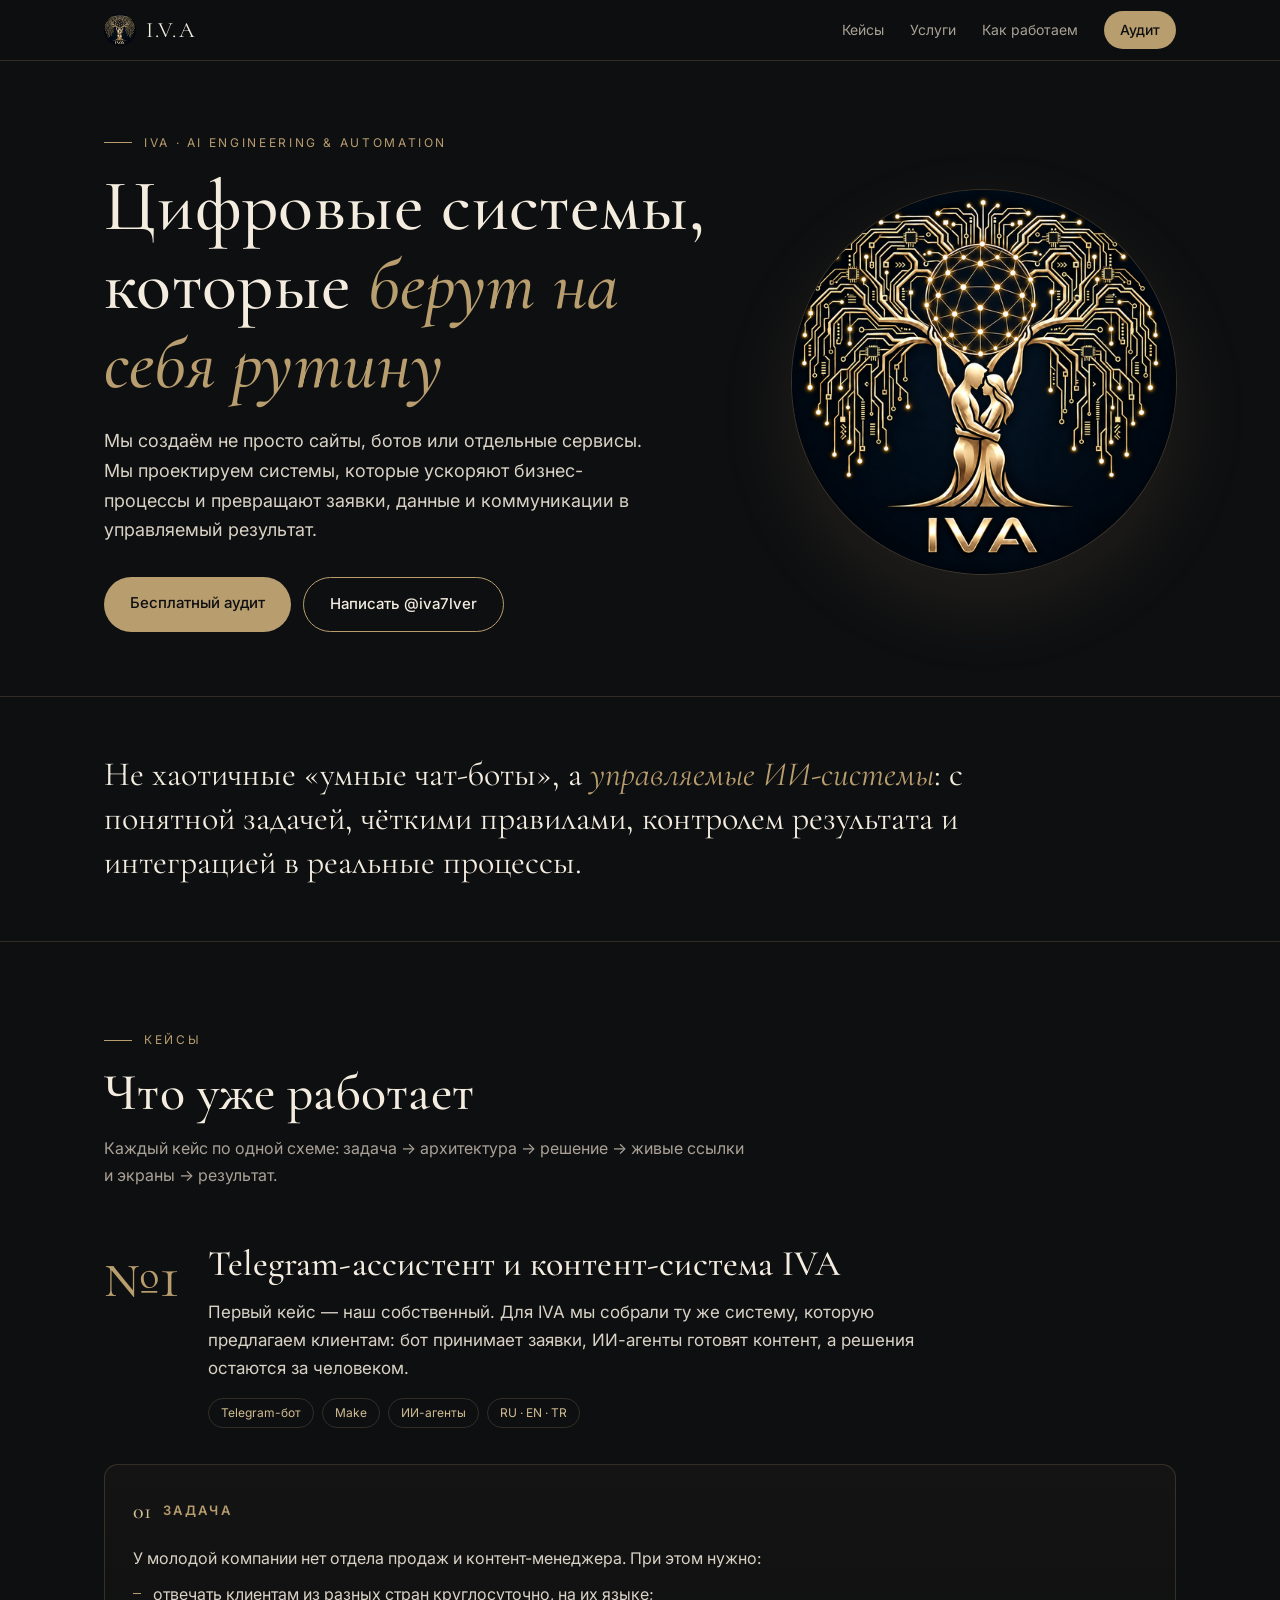
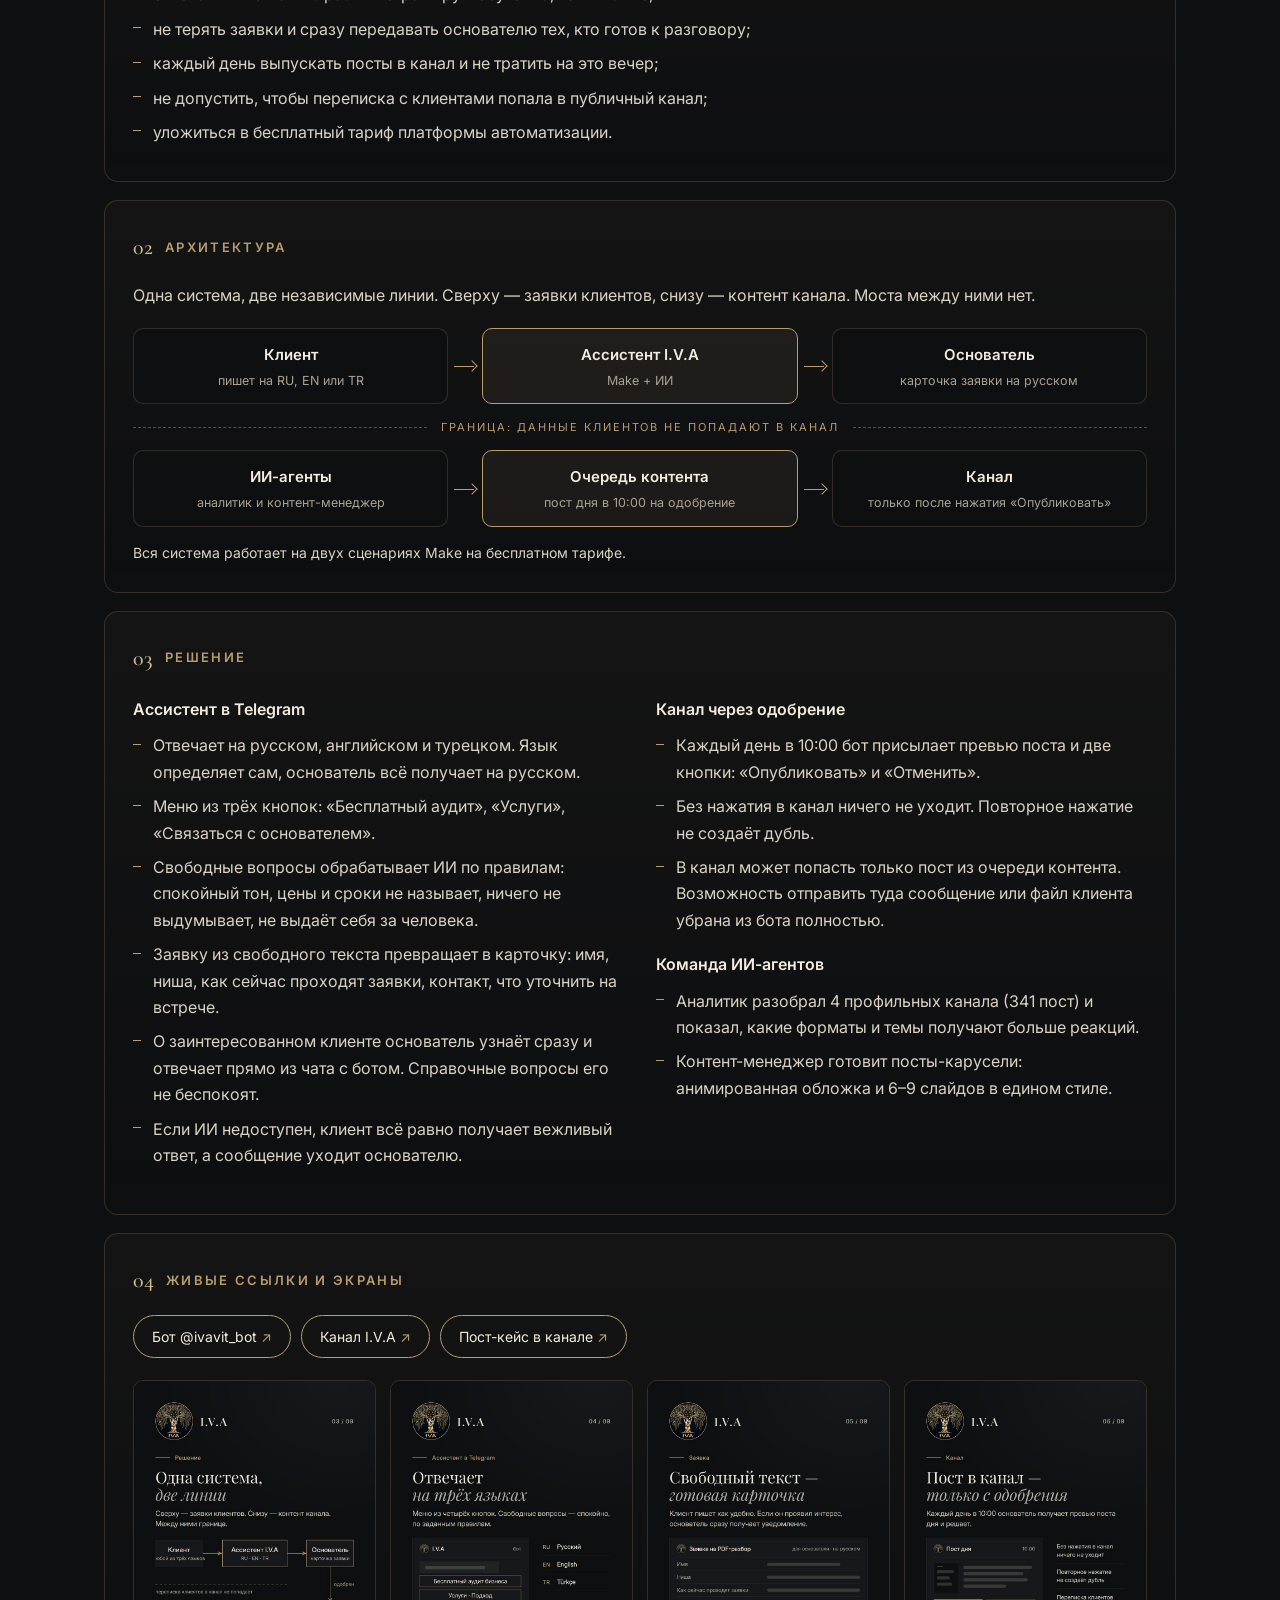
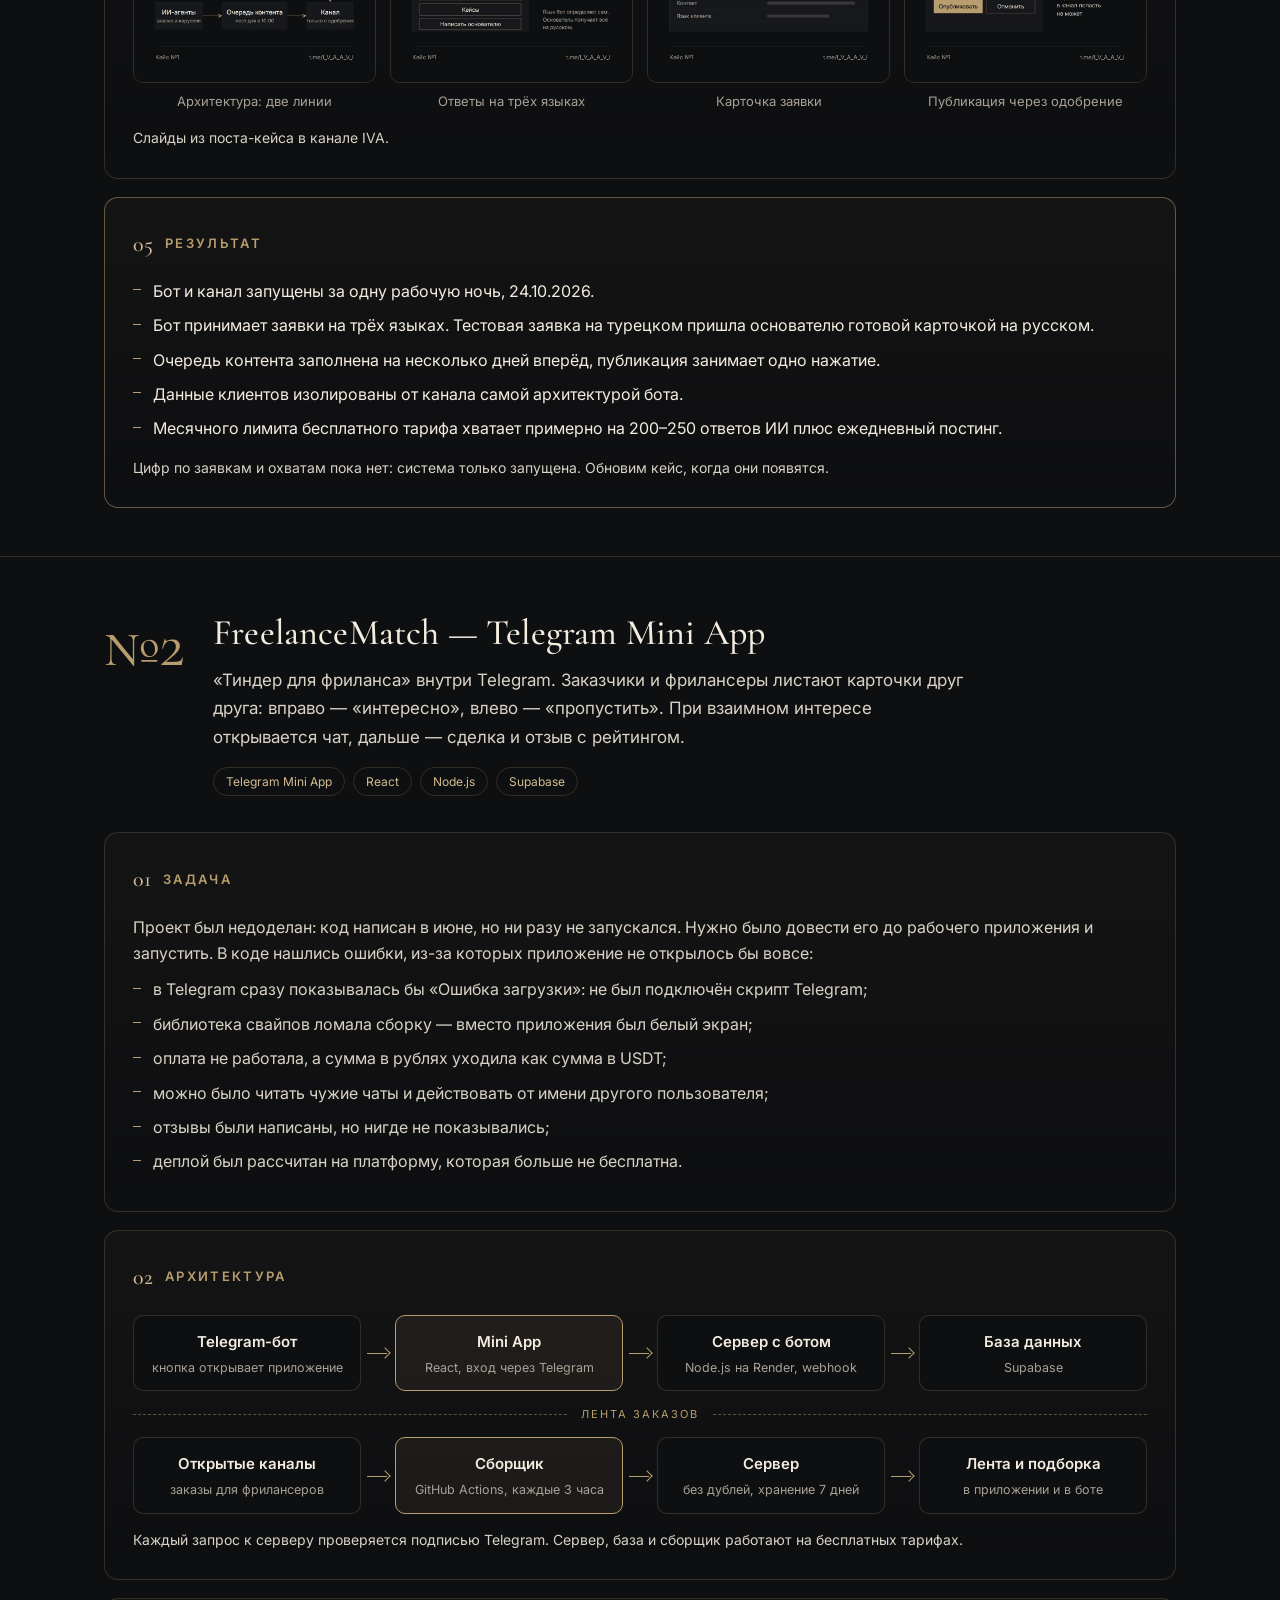
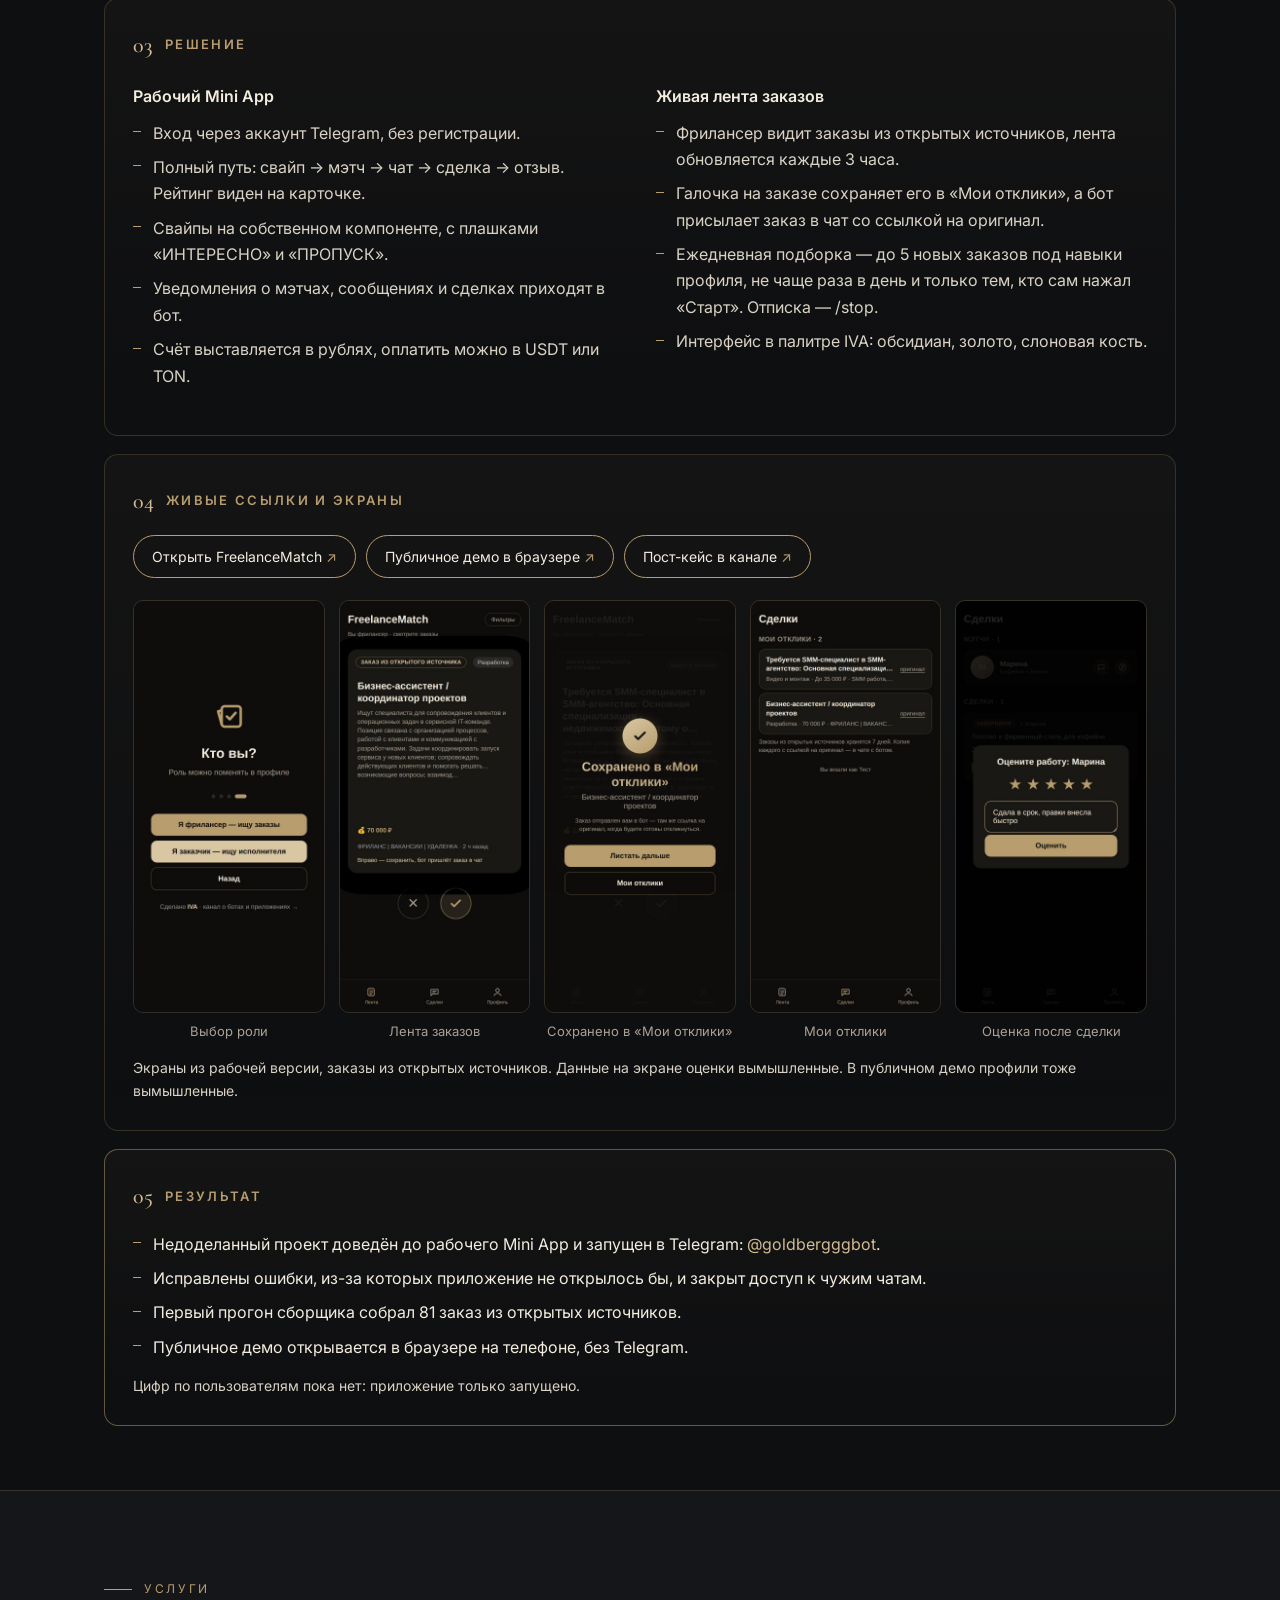
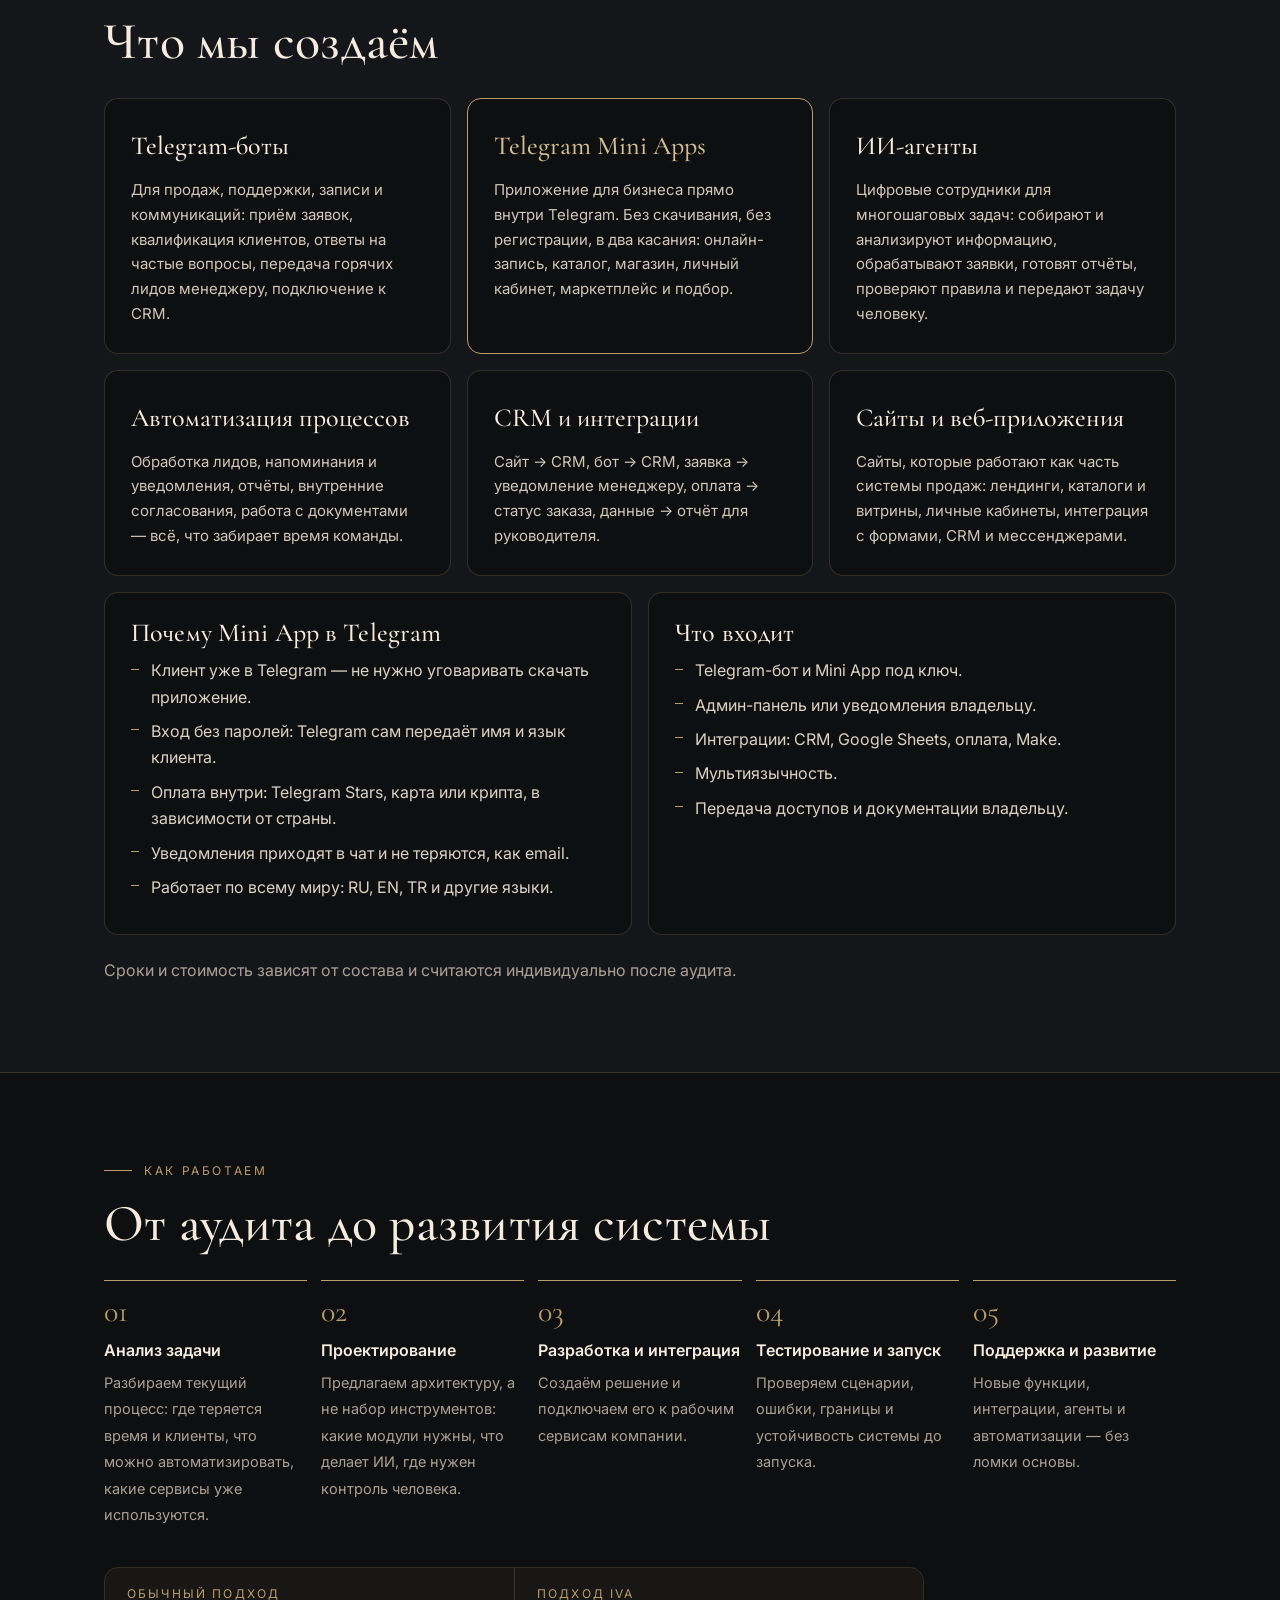
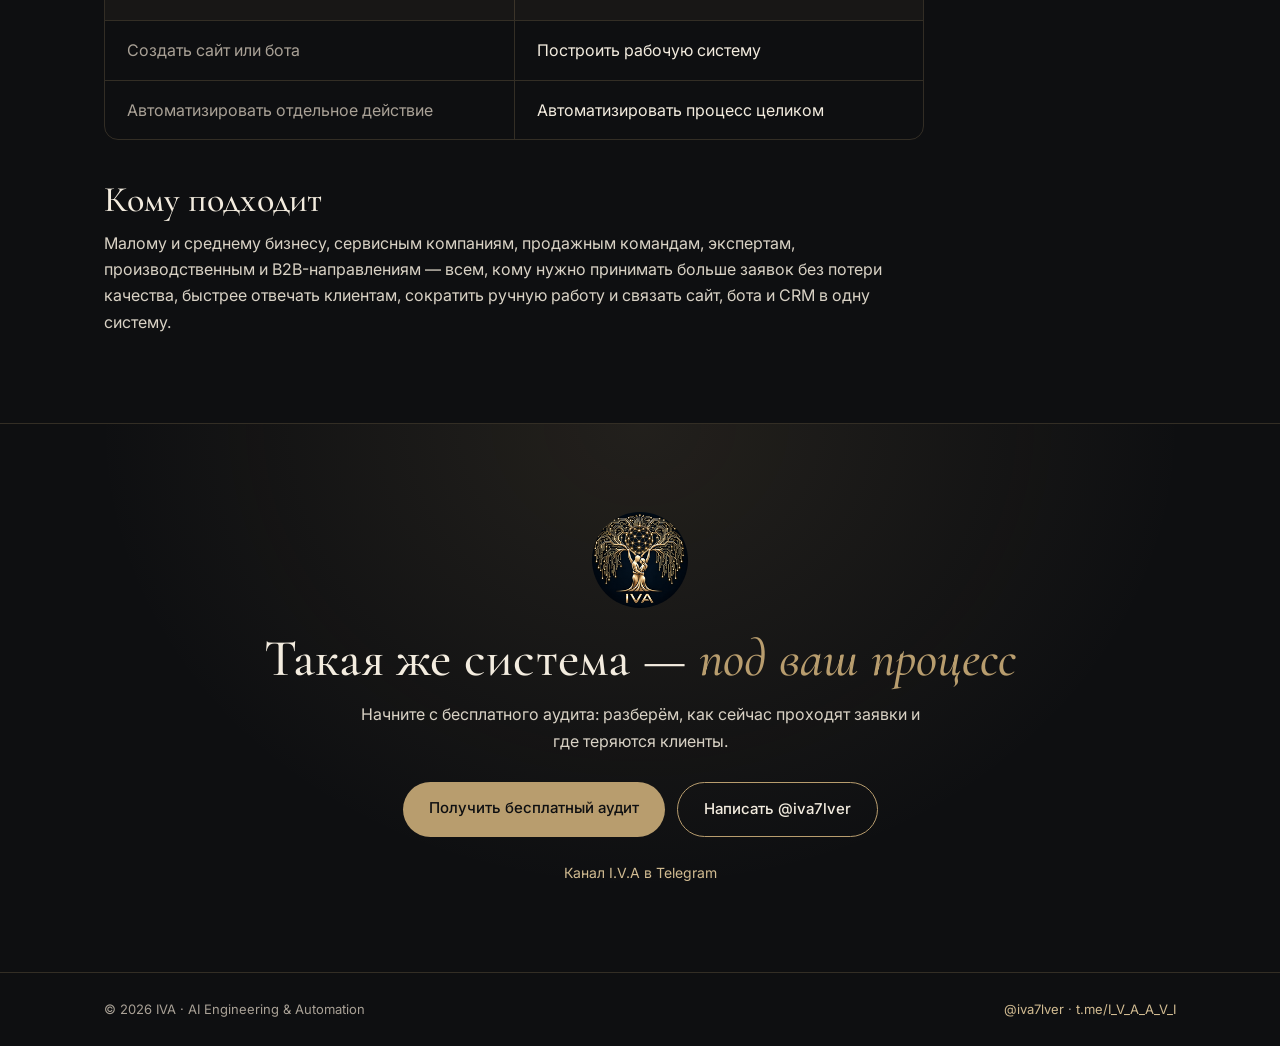
==== index.html @ c89e75e5 "IVA portfolio: кейсы, услуги, контакты" ====
<!DOCTYPE html>
<html lang="ru">
<head>
<meta charset="utf-8">
<meta name="viewport" content="width=device-width, initial-scale=1">
<title>IVA — AI Engineering &amp; Automation · Портфолио</title>
<meta name="description" content="IVA проектирует цифровые системы: Telegram-боты, Mini Apps, ИИ-агенты и автоматизация процессов. Кейсы: ассистент и канал IVA, FreelanceMatch.">
<meta name="theme-color" content="#0E0F11">
<meta property="og:title" content="IVA — AI Engineering &amp; Automation">
<meta property="og:description" content="Портфолио IVA: Telegram-боты, Mini Apps, ИИ-агенты и автоматизация процессов.">
<meta property="og:image" content="https://7lver10.github.io/iva-portfolio/assets/img/logo_512.png">
<meta property="og:url" content="https://7lver10.github.io/iva-portfolio/">
<meta property="og:type" content="website">
<link rel="icon" type="image/png" href="assets/img/logo_64.png">
<link rel="apple-touch-icon" href="assets/img/logo_180.png">
<link rel="preconnect" href="https://fonts.googleapis.com">
<link rel="preconnect" href="https://fonts.gstatic.com" crossorigin>
<link href="https://fonts.googleapis.com/css2?family=Cormorant+Garamond:ital,wght@0,500;0,600;1,500&family=Inter:wght@400;500;600&display=swap" rel="stylesheet">
<link rel="stylesheet" href="style.css">
</head>
<body>

<header class="nav">
  <div class="wrap nav__in">
    <a class="brand" href="#top"><img src="assets/img/logo_64.png" alt="" width="32" height="32"><span>I.V.A</span></a>
    <nav class="nav__links">
      <a href="#cases">Кейсы</a>
      <a href="#services">Услуги</a>
      <a href="#process">Как работаем</a>
      <a class="nav__cta" href="https://t.me/ivavit_bot?start=audit">Аудит</a>
    </nav>
  </div>
</header>

<main id="top">

<section class="hero">
  <div class="wrap hero__in">
    <div class="hero__text">
      <p class="eyebrow">IVA · AI Engineering &amp; Automation</p>
      <h1>Цифровые системы, которые <em>берут на себя рутину</em></h1>
      <p class="lead">Мы создаём не просто сайты, ботов или отдельные сервисы. Мы проектируем системы, которые ускоряют бизнес-процессы и превращают заявки, данные и коммуникации в управляемый результат.</p>
      <div class="btns">
        <a class="btn btn--gold" href="https://t.me/ivavit_bot?start=audit">Бесплатный аудит</a>
        <a class="btn btn--line" href="https://t.me/iva7lver">Написать @iva7lver</a>
      </div>
    </div>
    <div class="hero__logo">
      <img src="assets/img/logo_512.png" alt="Логотип IVA" width="512" height="512">
    </div>
  </div>
</section>

<section class="principle">
  <div class="wrap">
    <p class="quote">Не хаотичные «умные чат-боты», а <em>управляемые ИИ-системы</em>: с понятной задачей, чёткими правилами, контролем результата и интеграцией в реальные процессы.</p>
  </div>
</section>

<!-- КЕЙСЫ -->
<section id="cases" class="section">
  <div class="wrap">
    <p class="eyebrow">Кейсы</p>
    <h2>Что уже работает</h2>
    <p class="muted">Каждый кейс по одной схеме: задача → архитектура → решение → живые ссылки и экраны → результат.</p>
  </div>

  <!-- Кейс 1 -->
  <article class="case" id="case-1">
    <div class="wrap">
      <div class="case__head">
        <span class="case__num">№1</span>
        <div>
          <h3>Telegram-ассистент и контент-система IVA</h3>
          <p class="case__lead">Первый кейс — наш собственный. Для IVA мы собрали ту же систему, которую предлагаем клиентам: бот принимает заявки, ИИ-агенты готовят контент, а решения остаются за человеком.</p>
          <p class="tags"><span>Telegram-бот</span><span>Make</span><span>ИИ-агенты</span><span>RU · EN · TR</span></p>
        </div>
      </div>

      <div class="steps">
        <div class="step">
          <h4><i>01</i> Задача</h4>
          <p>У молодой компании нет отдела продаж и контент-менеджера. При этом нужно:</p>
          <ul>
            <li>отвечать клиентам из разных стран круглосуточно, на их языке;</li>
            <li>не терять заявки и сразу передавать основателю тех, кто готов к разговору;</li>
            <li>каждый день выпускать посты в канал и не тратить на это вечер;</li>
            <li>не допустить, чтобы переписка с клиентами попала в публичный канал;</li>
            <li>уложиться в бесплатный тариф платформы автоматизации.</li>
          </ul>
        </div>

        <div class="step">
          <h4><i>02</i> Архитектура</h4>
          <p>Одна система, две независимые линии. Сверху — заявки клиентов, снизу — контент канала. Моста между ними нет.</p>
          <div class="flow">
            <div class="flow__row">
              <div class="node">Клиент<small>пишет на RU, EN или TR</small></div>
              <div class="arrow"></div>
              <div class="node node--gold">Ассистент I.V.A<small>Make + ИИ</small></div>
              <div class="arrow"></div>
              <div class="node">Основатель<small>карточка заявки на русском</small></div>
            </div>
            <div class="flow__sep">граница: данные клиентов не попадают в канал</div>
            <div class="flow__row">
              <div class="node">ИИ-агенты<small>аналитик и контент-менеджер</small></div>
              <div class="arrow"></div>
              <div class="node node--gold">Очередь контента<small>пост дня в 10:00 на одобрение</small></div>
              <div class="arrow"></div>
              <div class="node">Канал<small>только после нажатия «Опубликовать»</small></div>
            </div>
          </div>
          <p class="note">Вся система работает на двух сценариях Make на бесплатном тарифе.</p>
        </div>

        <div class="step">
          <h4><i>03</i> Решение</h4>
          <div class="cols">
            <div>
              <h5>Ассистент в Telegram</h5>
              <ul>
                <li>Отвечает на русском, английском и турецком. Язык определяет сам, основатель всё получает на русском.</li>
                <li>Меню из трёх кнопок: «Бесплатный аудит», «Услуги», «Связаться с основателем».</li>
                <li>Свободные вопросы обрабатывает ИИ по правилам: спокойный тон, цены и сроки не называет, ничего не выдумывает, не выдаёт себя за человека.</li>
                <li>Заявку из свободного текста превращает в карточку: имя, ниша, как сейчас проходят заявки, контакт, что уточнить на встрече.</li>
                <li>О заинтересованном клиенте основатель узнаёт сразу и отвечает прямо из чата с ботом. Справочные вопросы его не беспокоят.</li>
                <li>Если ИИ недоступен, клиент всё равно получает вежливый ответ, а сообщение уходит основателю.</li>
              </ul>
            </div>
            <div>
              <h5>Канал через одобрение</h5>
              <ul>
                <li>Каждый день в 10:00 бот присылает превью поста и две кнопки: «Опубликовать» и «Отменить».</li>
                <li>Без нажатия в канал ничего не уходит. Повторное нажатие не создаёт дубль.</li>
                <li>В канал может попасть только пост из очереди контента. Возможность отправить туда сообщение или файл клиента убрана из бота полностью.</li>
              </ul>
              <h5>Команда ИИ-агентов</h5>
              <ul>
                <li>Аналитик разобрал 4 профильных канала (341 пост) и показал, какие форматы и темы получают больше реакций.</li>
                <li>Контент-менеджер готовит посты-карусели: анимированная обложка и 6–9 слайдов в едином стиле.</li>
              </ul>
            </div>
          </div>
        </div>

        <div class="step">
          <h4><i>04</i> Живые ссылки и экраны</h4>
          <div class="links">
            <a href="https://t.me/ivavit_bot">Бот @ivavit_bot</a>
            <a href="https://t.me/I_V_A_A_V_I">Канал I.V.A</a>
            <a href="https://t.me/I_V_A_A_V_I/8">Пост-кейс в канале</a>
          </div>
          <div class="gallery gallery--slides">
            <figure><a href="assets/img/c1_03.jpg"><img src="assets/img/c1_03.jpg" alt="Схема: одна система, две линии" width="864" height="1080"></a><figcaption>Архитектура: две линии</figcaption></figure>
            <figure><a href="assets/img/c1_04.jpg"><img src="assets/img/c1_04.jpg" alt="Ассистент отвечает на трёх языках" width="864" height="1080"></a><figcaption>Ответы на трёх языках</figcaption></figure>
            <figure><a href="assets/img/c1_05.jpg"><img src="assets/img/c1_05.jpg" alt="Свободный текст превращается в карточку заявки" width="864" height="1080"></a><figcaption>Карточка заявки</figcaption></figure>
            <figure><a href="assets/img/c1_06.jpg"><img src="assets/img/c1_06.jpg" alt="Пост в канал только после одобрения" width="864" height="1080"></a><figcaption>Публикация через одобрение</figcaption></figure>
          </div>
          <p class="note">Слайды из поста-кейса в канале IVA.</p>
        </div>

        <div class="step step--result">
          <h4><i>05</i> Результат</h4>
          <ul class="results">
            <li>Бот и канал запущены за одну рабочую ночь, 24.10.2026.</li>
            <li>Бот принимает заявки на трёх языках. Тестовая заявка на турецком пришла основателю готовой карточкой на русском.</li>
            <li>Очередь контента заполнена на несколько дней вперёд, публикация занимает одно нажатие.</li>
            <li>Данные клиентов изолированы от канала самой архитектурой бота.</li>
            <li>Месячного лимита бесплатного тарифа хватает примерно на 200–250 ответов ИИ плюс ежедневный постинг.</li>
          </ul>
          <p class="note">Цифр по заявкам и охватам пока нет: система только запущена. Обновим кейс, когда они появятся.</p>
        </div>
      </div>
    </div>
  </article>

  <!-- Кейс 2 -->
  <article class="case" id="case-2">
    <div class="wrap">
      <div class="case__head">
        <span class="case__num">№2</span>
        <div>
          <h3>FreelanceMatch — Telegram Mini App</h3>
          <p class="case__lead">«Тиндер для фриланса» внутри Telegram. Заказчики и фрилансеры листают карточки друг друга: вправо — «интересно», влево — «пропустить». При взаимном интересе открывается чат, дальше — сделка и отзыв с рейтингом.</p>
          <p class="tags"><span>Telegram Mini App</span><span>React</span><span>Node.js</span><span>Supabase</span></p>
        </div>
      </div>

      <div class="steps">
        <div class="step">
          <h4><i>01</i> Задача</h4>
          <p>Проект был недоделан: код написан в июне, но ни разу не запускался. Нужно было довести его до рабочего приложения и запустить. В коде нашлись ошибки, из-за которых приложение не открылось бы вовсе:</p>
          <ul>
            <li>в Telegram сразу показывалась бы «Ошибка загрузки»: не был подключён скрипт Telegram;</li>
            <li>библиотека свайпов ломала сборку — вместо приложения был белый экран;</li>
            <li>оплата не работала, а сумма в рублях уходила как сумма в USDT;</li>
            <li>можно было читать чужие чаты и действовать от имени другого пользователя;</li>
            <li>отзывы были написаны, но нигде не показывались;</li>
            <li>деплой был рассчитан на платформу, которая больше не бесплатна.</li>
          </ul>
        </div>

        <div class="step">
          <h4><i>02</i> Архитектура</h4>
          <div class="flow">
            <div class="flow__row">
              <div class="node">Telegram-бот<small>кнопка открывает приложение</small></div>
              <div class="arrow"></div>
              <div class="node node--gold">Mini App<small>React, вход через Telegram</small></div>
              <div class="arrow"></div>
              <div class="node">Сервер с ботом<small>Node.js на Render, webhook</small></div>
              <div class="arrow"></div>
              <div class="node">База данных<small>Supabase</small></div>
            </div>
            <div class="flow__sep">лента заказов</div>
            <div class="flow__row">
              <div class="node">Открытые каналы<small>заказы для фрилансеров</small></div>
              <div class="arrow"></div>
              <div class="node node--gold">Сборщик<small>GitHub Actions, каждые 3 часа</small></div>
              <div class="arrow"></div>
              <div class="node">Сервер<small>без дублей, хранение 7 дней</small></div>
              <div class="arrow"></div>
              <div class="node">Лента и подборка<small>в приложении и в боте</small></div>
            </div>
          </div>
          <p class="note">Каждый запрос к серверу проверяется подписью Telegram. Сервер, база и сборщик работают на бесплатных тарифах.</p>
        </div>

        <div class="step">
          <h4><i>03</i> Решение</h4>
          <div class="cols">
            <div>
              <h5>Рабочий Mini App</h5>
              <ul>
                <li>Вход через аккаунт Telegram, без регистрации.</li>
                <li>Полный путь: свайп → мэтч → чат → сделка → отзыв. Рейтинг виден на карточке.</li>
                <li>Свайпы на собственном компоненте, с плашками «ИНТЕРЕСНО» и «ПРОПУСК».</li>
                <li>Уведомления о мэтчах, сообщениях и сделках приходят в бот.</li>
                <li>Счёт выставляется в рублях, оплатить можно в USDT или TON.</li>
              </ul>
            </div>
            <div>
              <h5>Живая лента заказов</h5>
              <ul>
                <li>Фрилансер видит заказы из открытых источников, лента обновляется каждые 3 часа.</li>
                <li>Галочка на заказе сохраняет его в «Мои отклики», а бот присылает заказ в чат со ссылкой на оригинал.</li>
                <li>Ежедневная подборка — до 5 новых заказов под навыки профиля, не чаще раза в день и только тем, кто сам нажал «Старт». Отписка — /stop.</li>
                <li>Интерфейс в палитре IVA: обсидиан, золото, слоновая кость.</li>
              </ul>
            </div>
          </div>
        </div>

        <div class="step">
          <h4><i>04</i> Живые ссылки и экраны</h4>
          <div class="links">
            <a href="https://t.me/goldbergggbot">Открыть FreelanceMatch</a>
            <a href="https://7lver10.github.io/freelancematch-demo/">Публичное демо в браузере</a>
            <a href="https://t.me/I_V_A_A_V_I/19">Пост-кейс в канале</a>
          </div>
          <div class="gallery gallery--phones">
            <figure><a href="assets/img/fm_rol.jpg"><img src="assets/img/fm_rol.jpg" alt="Выбор роли: фрилансер или заказчик" width="780" height="1688"></a><figcaption>Выбор роли</figcaption></figure>
            <figure><a href="assets/img/fm_lenta.jpg"><img src="assets/img/fm_lenta.jpg" alt="Лента заказов из открытых источников" width="780" height="1688"></a><figcaption>Лента заказов</figcaption></figure>
            <figure><a href="assets/img/fm_sohraneno.jpg"><img src="assets/img/fm_sohraneno.jpg" alt="Заказ сохранён в «Мои отклики»" width="780" height="1688"></a><figcaption>Сохранено в «Мои отклики»</figcaption></figure>
            <figure><a href="assets/img/fm_otkliki.jpg"><img src="assets/img/fm_otkliki.jpg" alt="Раздел «Мои отклики»" width="780" height="1688"></a><figcaption>Мои отклики</figcaption></figure>
            <figure><a href="assets/img/fm_ocenka.jpg"><img src="assets/img/fm_ocenka.jpg" alt="Оценка работы после сделки" width="780" height="1688"></a><figcaption>Оценка после сделки</figcaption></figure>
          </div>
          <p class="note">Экраны из рабочей версии, заказы из открытых источников. Данные на экране оценки вымышленные. В публичном демо профили тоже вымышленные.</p>
        </div>

        <div class="step step--result">
          <h4><i>05</i> Результат</h4>
          <ul class="results">
            <li>Недоделанный проект доведён до рабочего Mini App и запущен в Telegram: <a href="https://t.me/goldbergggbot">@goldbergggbot</a>.</li>
            <li>Исправлены ошибки, из-за которых приложение не открылось бы, и закрыт доступ к чужим чатам.</li>
            <li>Первый прогон сборщика собрал 81 заказ из открытых источников.</li>
            <li>Публичное демо открывается в браузере на телефоне, без Telegram.</li>
          </ul>
          <p class="note">Цифр по пользователям пока нет: приложение только запущено.</p>
        </div>
      </div>
    </div>
  </article>
</section>

<!-- УСЛУГИ -->
<section id="services" class="section section--alt">
  <div class="wrap">
    <p class="eyebrow">Услуги</p>
    <h2>Что мы создаём</h2>
    <div class="cards">
      <div class="card">
        <h4>Telegram-боты</h4>
        <p>Для продаж, поддержки, записи и коммуникаций: приём заявок, квалификация клиентов, ответы на частые вопросы, передача горячих лидов менеджеру, подключение к CRM.</p>
      </div>
      <div class="card card--accent">
        <h4>Telegram Mini Apps</h4>
        <p>Приложение для бизнеса прямо внутри Telegram. Без скачивания, без регистрации, в два касания: онлайн-запись, каталог, магазин, личный кабинет, маркетплейс и подбор.</p>
      </div>
      <div class="card">
        <h4>ИИ-агенты</h4>
        <p>Цифровые сотрудники для многошаговых задач: собирают и анализируют информацию, обрабатывают заявки, готовят отчёты, проверяют правила и передают задачу человеку.</p>
      </div>
      <div class="card">
        <h4>Автоматизация процессов</h4>
        <p>Обработка лидов, напоминания и уведомления, отчёты, внутренние согласования, работа с документами — всё, что забирает время команды.</p>
      </div>
      <div class="card">
        <h4>CRM и интеграции</h4>
        <p>Сайт → CRM, бот → CRM, заявка → уведомление менеджеру, оплата → статус заказа, данные → отчёт для руководителя.</p>
      </div>
      <div class="card">
        <h4>Сайты и веб-приложения</h4>
        <p>Сайты, которые работают как часть системы продаж: лендинги, каталоги и витрины, личные кабинеты, интеграция с формами, CRM и мессенджерами.</p>
      </div>
    </div>

    <div class="miniapps">
      <div>
        <h3>Почему Mini App в Telegram</h3>
        <ul>
          <li>Клиент уже в Telegram — не нужно уговаривать скачать приложение.</li>
          <li>Вход без паролей: Telegram сам передаёт имя и язык клиента.</li>
          <li>Оплата внутри: Telegram Stars, карта или крипта, в зависимости от страны.</li>
          <li>Уведомления приходят в чат и не теряются, как email.</li>
          <li>Работает по всему миру: RU, EN, TR и другие языки.</li>
        </ul>
      </div>
      <div>
        <h3>Что входит</h3>
        <ul>
          <li>Telegram-бот и Mini App под ключ.</li>
          <li>Админ-панель или уведомления владельцу.</li>
          <li>Интеграции: CRM, Google Sheets, оплата, Make.</li>
          <li>Мультиязычность.</li>
          <li>Передача доступов и документации владельцу.</li>
        </ul>
      </div>
    </div>
    <p class="muted">Сроки и стоимость зависят от состава и считаются индивидуально после аудита.</p>
  </div>
</section>

<!-- ПРОЦЕСС -->
<section id="process" class="section">
  <div class="wrap">
    <p class="eyebrow">Как работаем</p>
    <h2>От аудита до развития системы</h2>
    <ol class="process">
      <li><b>Анализ задачи</b><span>Разбираем текущий процесс: где теряется время и клиенты, что можно автоматизировать, какие сервисы уже используются.</span></li>
      <li><b>Проектирование</b><span>Предлагаем архитектуру, а не набор инструментов: какие модули нужны, что делает ИИ, где нужен контроль человека.</span></li>
      <li><b>Разработка и интеграция</b><span>Создаём решение и подключаем его к рабочим сервисам компании.</span></li>
      <li><b>Тестирование и запуск</b><span>Проверяем сценарии, ошибки, границы и устойчивость системы до запуска.</span></li>
      <li><b>Поддержка и развитие</b><span>Новые функции, интеграции, агенты и автоматизации — без ломки основы.</span></li>
    </ol>

    <div class="compare">
      <div class="compare__row compare__row--head"><span>Обычный подход</span><span>Подход IVA</span></div>
      <div class="compare__row"><span>Создать сайт или бота</span><span>Построить рабочую систему</span></div>
      <div class="compare__row"><span>Автоматизировать отдельное действие</span><span>Автоматизировать процесс целиком</span></div>
    </div>

    <div class="for-whom">
      <h3>Кому подходит</h3>
      <p>Малому и среднему бизнесу, сервисным компаниям, продажным командам, экспертам, производственным и B2B-направлениям — всем, кому нужно принимать больше заявок без потери качества, быстрее отвечать клиентам, сократить ручную работу и связать сайт, бота и CRM в одну систему.</p>
    </div>
  </div>
</section>

<!-- CTA -->
<section class="cta">
  <div class="wrap cta__in">
    <img src="assets/img/logo_180.png" alt="" width="96" height="96">
    <h2>Такая же система — <em>под ваш процесс</em></h2>
    <p>Начните с бесплатного аудита: разберём, как сейчас проходят заявки и где теряются клиенты.</p>
    <div class="btns btns--center">
      <a class="btn btn--gold" href="https://t.me/ivavit_bot?start=audit">Получить бесплатный аудит</a>
      <a class="btn btn--line" href="https://t.me/iva7lver">Написать @iva7lver</a>
    </div>
    <p class="cta__small"><a href="https://t.me/I_V_A_A_V_I">Канал I.V.A в Telegram</a></p>
  </div>
</section>

</main>

<footer class="foot">
  <div class="wrap foot__in">
    <span>© 2026 IVA · AI Engineering &amp; Automation</span>
    <span><a href="https://t.me/iva7lver">@iva7lver</a> · <a href="https://t.me/I_V_A_A_V_I">t.me/I_V_A_A_V_I</a></span>
  </div>
</footer>

</body>
</html>
---- style.css ----
:root{
  --bg:#0E0F11;
  --bg2:#15161A;
  --line:rgba(184,157,110,.22);
  --gold:#B89D6E;
  --gold2:#D2BC92;
  --ivory:#F3ECDF;
  --muted:#A9A196;
  --serif:"Cormorant Garamond",Georgia,"Times New Roman",serif;
  --sans:Inter,system-ui,-apple-system,"Segoe UI",Roboto,Arial,sans-serif;
}
*{box-sizing:border-box;margin:0;padding:0}
html{scroll-behavior:smooth;scroll-padding-top:72px}
body{background:var(--bg);color:var(--ivory);font:16px/1.65 var(--sans);-webkit-font-smoothing:antialiased}
a{color:var(--gold2);text-decoration:none}
a:hover{color:var(--ivory)}
img{display:block;max-width:100%;height:auto}
ul{list-style:none}
em{font-style:italic;color:var(--gold)}
.wrap{max-width:1120px;margin:0 auto;padding:0 24px}

/* nav */
.nav{position:sticky;top:0;z-index:10;background:rgba(14,15,17,.88);backdrop-filter:blur(10px);-webkit-backdrop-filter:blur(10px);border-bottom:1px solid var(--line)}
.nav__in{display:flex;align-items:center;justify-content:space-between;height:60px}
.brand{display:flex;align-items:center;gap:10px;font-family:var(--serif);font-size:22px;letter-spacing:.08em;color:var(--ivory)}
.brand img{border-radius:50%}
.nav__links{display:flex;gap:26px;align-items:center;font-size:14px}
.nav__links a{color:var(--muted)}
.nav__links a:hover{color:var(--ivory)}
.nav__links .nav__cta{color:var(--bg);background:var(--gold);padding:7px 16px;border-radius:999px;font-weight:500}
.nav__links .nav__cta:hover{background:var(--gold2);color:var(--bg)}

/* type */
.eyebrow{font-size:12px;letter-spacing:.22em;text-transform:uppercase;color:var(--gold);margin-bottom:14px;display:flex;align-items:center;gap:12px}
.eyebrow::before{content:"";width:28px;height:1px;background:var(--gold)}
h1,h2,h3{font-family:var(--serif);font-weight:500;line-height:1.1;letter-spacing:.005em}
h1{font-size:clamp(40px,6vw,72px)}
h2{font-size:clamp(32px,4.4vw,52px);margin-bottom:14px}
h3{font-size:clamp(26px,3vw,36px)}
h4{font-family:var(--sans);font-size:13px;letter-spacing:.18em;text-transform:uppercase;color:var(--gold);font-weight:600;margin-bottom:16px;display:flex;align-items:center;gap:12px}
h4 i{font-style:normal;font-family:var(--serif);font-size:22px;letter-spacing:0;color:var(--gold2);font-weight:500}
h5{font-size:16px;font-weight:600;color:var(--ivory);margin:4px 0 10px}
.lead{font-size:18px;color:#D9D2C5;max-width:560px;margin:22px 0 32px}
.muted{color:var(--muted);max-width:640px}
.note{color:var(--muted);font-size:14px;margin-top:14px}

/* buttons */
.btns{display:flex;flex-wrap:wrap;gap:12px}
.btns--center{justify-content:center}
.btn{display:inline-block;padding:14px 26px;border-radius:999px;font-weight:500;font-size:15px;transition:.2s}
.btn--gold{background:var(--gold);color:var(--bg)}
.btn--gold:hover{background:var(--gold2);color:var(--bg)}
.btn--line{border:1px solid var(--gold);color:var(--ivory)}
.btn--line:hover{background:rgba(184,157,110,.12);color:var(--ivory)}

/* hero */
.hero{padding:72px 0 64px;border-bottom:1px solid var(--line)}
.hero__in{display:grid;grid-template-columns:1.25fr .75fr;gap:48px;align-items:center}
.hero__logo img{width:100%;max-width:400px;margin-left:auto;border-radius:50%;box-shadow:0 0 0 1px var(--line),0 30px 80px rgba(184,157,110,.12)}

.principle{padding:56px 0;border-bottom:1px solid var(--line)}
.quote{font-family:var(--serif);font-size:clamp(24px,3vw,34px);line-height:1.3;max-width:900px}

/* sections */
.section{padding:88px 0 40px}
.section--alt{background:var(--bg2);border-top:1px solid var(--line);border-bottom:1px solid var(--line);padding-bottom:88px}

/* case */
.case{padding:56px 0 24px}
.case + .case{border-top:1px solid var(--line);margin-top:24px}
.case__head{display:grid;grid-template-columns:auto 1fr;gap:28px;align-items:start;margin-bottom:36px}
.case__num{font-family:var(--serif);font-size:64px;line-height:1;color:var(--gold)}
.case__lead{color:#D9D2C5;font-size:17px;margin:14px 0 16px;max-width:760px}
.tags{display:flex;flex-wrap:wrap;gap:8px}
.tags span{font-size:12px;border:1px solid var(--line);color:var(--gold2);padding:4px 12px;border-radius:999px}

.steps{display:grid;gap:18px}
.step{border:1px solid var(--line);border-radius:14px;padding:28px;background:linear-gradient(180deg,rgba(184,157,110,.04),rgba(184,157,110,0))}
.step p{color:#D9D2C5}
.step ul{margin-top:10px}
.step li{position:relative;padding-left:20px;margin:8px 0;color:#D9D2C5}
.step li::before{content:"";position:absolute;left:0;top:.72em;width:8px;height:1px;background:var(--gold)}
.step--result{border-color:rgba(184,157,110,.5)}
.results li{color:var(--ivory)}
.cols{display:grid;grid-template-columns:1fr 1fr;gap:32px}
.cols h5 + ul{margin-bottom:18px}

/* flow diagram */
.flow{margin-top:20px;display:grid;gap:14px}
.flow__row{display:flex;align-items:stretch;gap:0}
.node{flex:1;border:1px solid var(--line);border-radius:10px;padding:14px 14px;font-weight:600;font-size:15px;background:var(--bg);text-align:center;display:flex;flex-direction:column;justify-content:center}
.node small{display:block;font-weight:400;font-size:12.5px;color:var(--muted);margin-top:4px;line-height:1.4}
.node--gold{border-color:var(--gold);background:rgba(184,157,110,.08)}
.arrow{flex:0 0 34px;position:relative}
.arrow::before{content:"";position:absolute;left:6px;right:8px;top:50%;height:1px;background:var(--gold)}
.arrow::after{content:"";position:absolute;right:6px;top:50%;width:7px;height:7px;border-top:1px solid var(--gold);border-right:1px solid var(--gold);transform:translateY(-50%) rotate(45deg)}
.flow__sep{font-size:11px;letter-spacing:.18em;text-transform:uppercase;color:var(--gold);text-align:center;display:flex;align-items:center;gap:14px}
.flow__sep::before,.flow__sep::after{content:"";flex:1;border-top:1px dashed rgba(184,157,110,.45)}

/* links and galleries */
.links{display:flex;flex-wrap:wrap;gap:10px;margin-bottom:22px}
.links a{border:1px solid var(--gold);border-radius:999px;padding:9px 18px;font-size:14px;color:var(--ivory)}
.links a::after{content:" ↗";color:var(--gold)}
.links a:hover{background:rgba(184,157,110,.12)}
.gallery{display:grid;gap:14px}
.gallery--slides{grid-template-columns:repeat(4,1fr)}
.gallery--phones{grid-template-columns:repeat(5,1fr)}
.gallery figure{margin:0}
.gallery img{border-radius:10px;border:1px solid var(--line);width:100%}
.gallery figcaption{font-size:13px;color:var(--muted);margin-top:8px;text-align:center}

/* services */
.cards{display:grid;grid-template-columns:repeat(3,1fr);gap:16px;margin-top:28px}
.card{border:1px solid var(--line);border-radius:14px;padding:26px;background:var(--bg)}
.card h4{font-family:var(--serif);font-size:26px;letter-spacing:0;text-transform:none;color:var(--ivory);font-weight:500;margin-bottom:10px}
.card p{color:#CFC7B9;font-size:15px}
.card--accent{border-color:var(--gold)}
.card--accent h4{color:var(--gold2)}
.miniapps{display:grid;grid-template-columns:1fr 1fr;gap:16px;margin:16px 0 22px}
.miniapps > div{border:1px solid var(--line);border-radius:14px;padding:26px;background:var(--bg)}
.miniapps h3{font-size:26px;margin-bottom:10px}
.miniapps li{position:relative;padding-left:20px;margin:8px 0;color:#D9D2C5}
.miniapps li::before{content:"";position:absolute;left:0;top:.72em;width:8px;height:1px;background:var(--gold)}

/* process */
.process{list-style:none;counter-reset:s;display:grid;grid-template-columns:repeat(5,1fr);gap:14px;margin:28px 0 40px}
.process li{counter-increment:s;border-top:1px solid var(--gold);padding-top:16px}
.process li::before{content:"0" counter(s);font-family:var(--serif);font-size:30px;color:var(--gold);display:block;line-height:1;margin-bottom:10px}
.process b{display:block;font-weight:600;margin-bottom:6px}
.process span{color:var(--muted);font-size:14.5px}
.compare{border:1px solid var(--line);border-radius:14px;overflow:hidden;max-width:820px}
.compare__row{display:grid;grid-template-columns:1fr 1fr}
.compare__row span{padding:16px 22px;border-top:1px solid var(--line)}
.compare__row span:first-child{color:var(--muted)}
.compare__row span:last-child{color:var(--ivory);border-left:1px solid var(--line)}
.compare__row--head span{border-top:0;font-size:12px;letter-spacing:.18em;text-transform:uppercase;color:var(--gold)!important;background:rgba(184,157,110,.06)}
.for-whom{margin:40px 0 48px;max-width:820px}
.for-whom h3{margin-bottom:10px}
.for-whom p{color:#D9D2C5}

/* cta */
.cta{padding:88px 0;border-top:1px solid var(--line);text-align:center;background:radial-gradient(ellipse at top,rgba(184,157,110,.12),transparent 60%)}
.cta__in img{margin:0 auto 22px;border-radius:50%}
.cta p{color:#D9D2C5;max-width:560px;margin:14px auto 28px}
.cta .cta__small{margin:24px auto 0;font-size:14px}

.foot{border-top:1px solid var(--line);padding:26px 0;font-size:13px;color:var(--muted)}
.foot__in{display:flex;justify-content:space-between;flex-wrap:wrap;gap:10px}

/* responsive */
@media (max-width:960px){
  .gallery--phones{grid-template-columns:repeat(3,1fr)}
  .gallery--slides{grid-template-columns:repeat(2,1fr)}
  .process{grid-template-columns:1fr 1fr}
  .cards{grid-template-columns:1fr 1fr}
}
@media (max-width:760px){
  .nav__links a:not(.nav__cta){display:none}
  .hero{padding:44px 0 48px}
  .hero__in{grid-template-columns:1fr;gap:28px}
  .hero__logo{order:-1}
  .hero__logo img{max-width:180px;margin:0}
  .cols,.miniapps,.cards{grid-template-columns:1fr}
  .case__head{grid-template-columns:1fr;gap:6px}
  .case__num{font-size:48px}
  .step{padding:22px 18px}
  .flow__row{flex-direction:column}
  .arrow{flex:0 0 26px}
  .arrow::before{left:50%;right:auto;top:4px;bottom:6px;width:1px;height:auto}
  .arrow::after{left:50%;right:auto;top:auto;bottom:6px;transform:translateX(-50%) rotate(135deg)}
  .gallery--phones{grid-template-columns:repeat(2,1fr)}
  .process{grid-template-columns:1fr}
  .compare__row span{padding:12px 14px;font-size:14px}
}
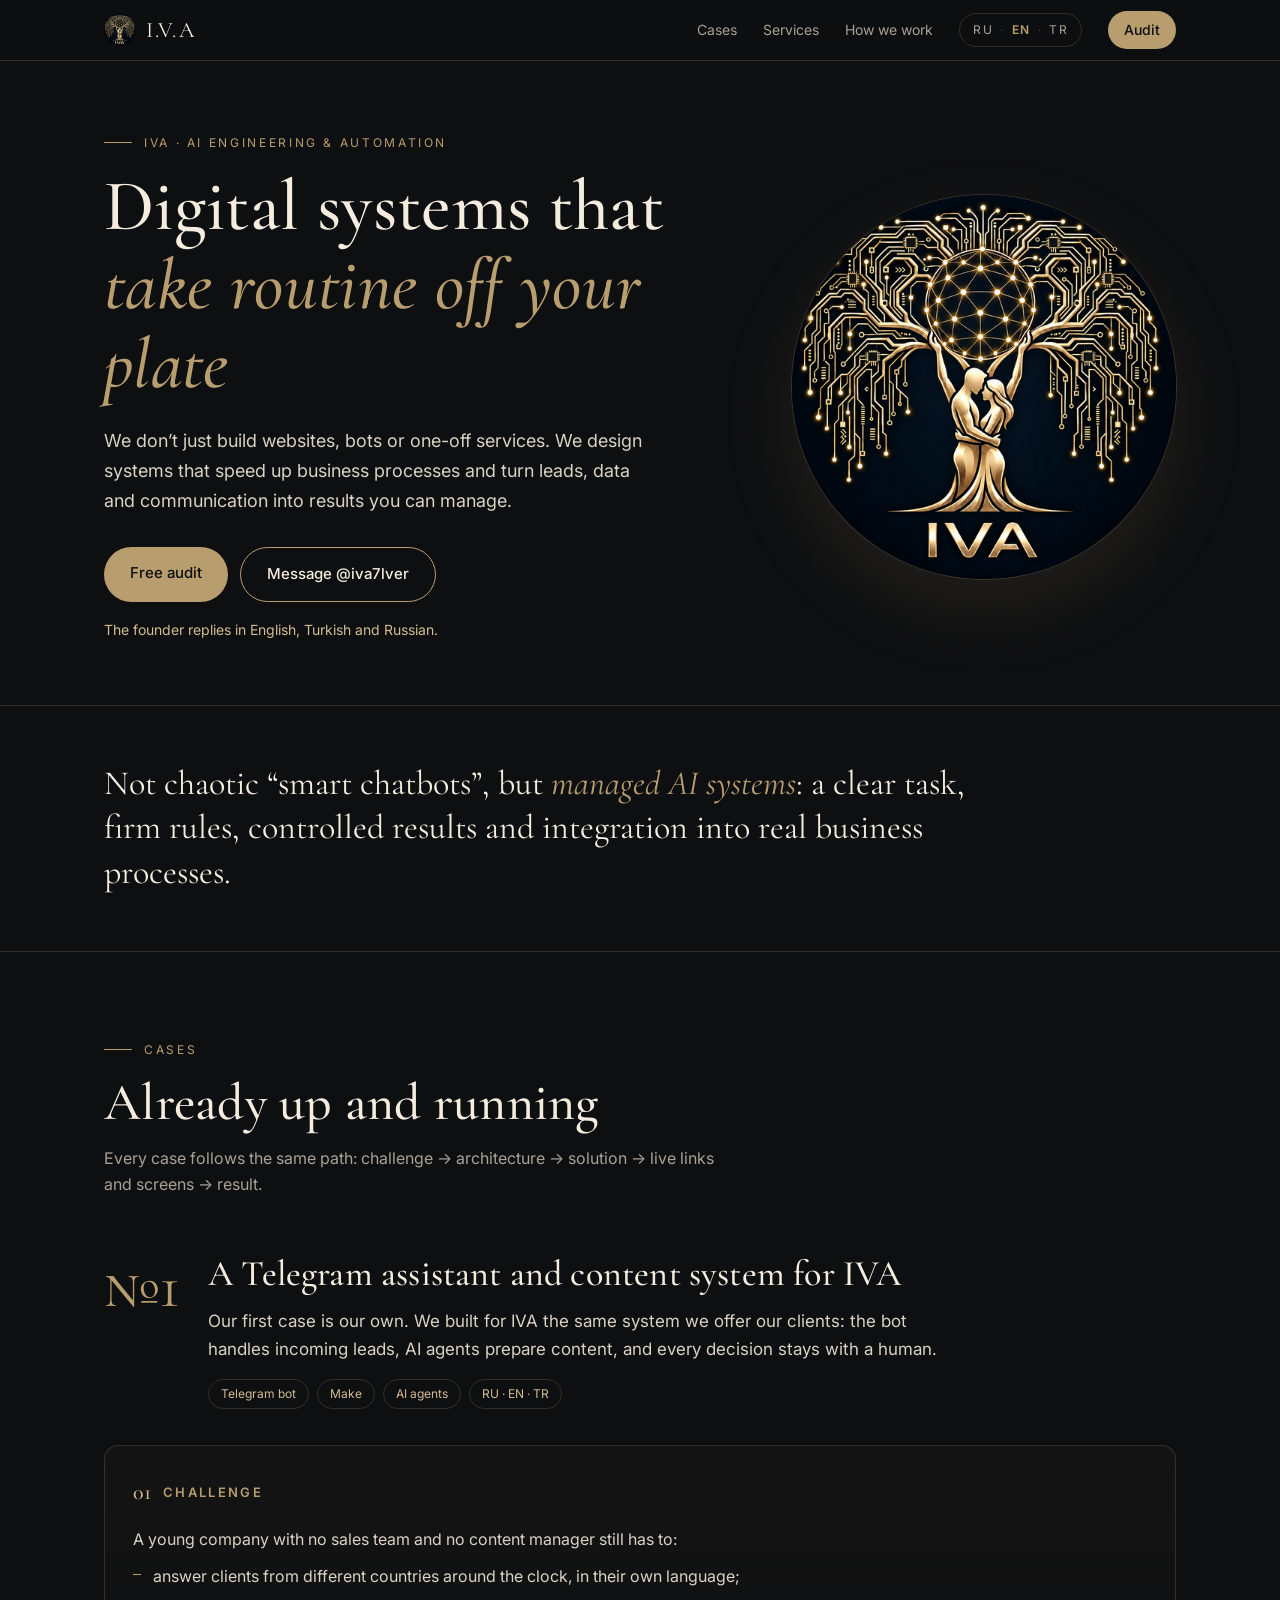
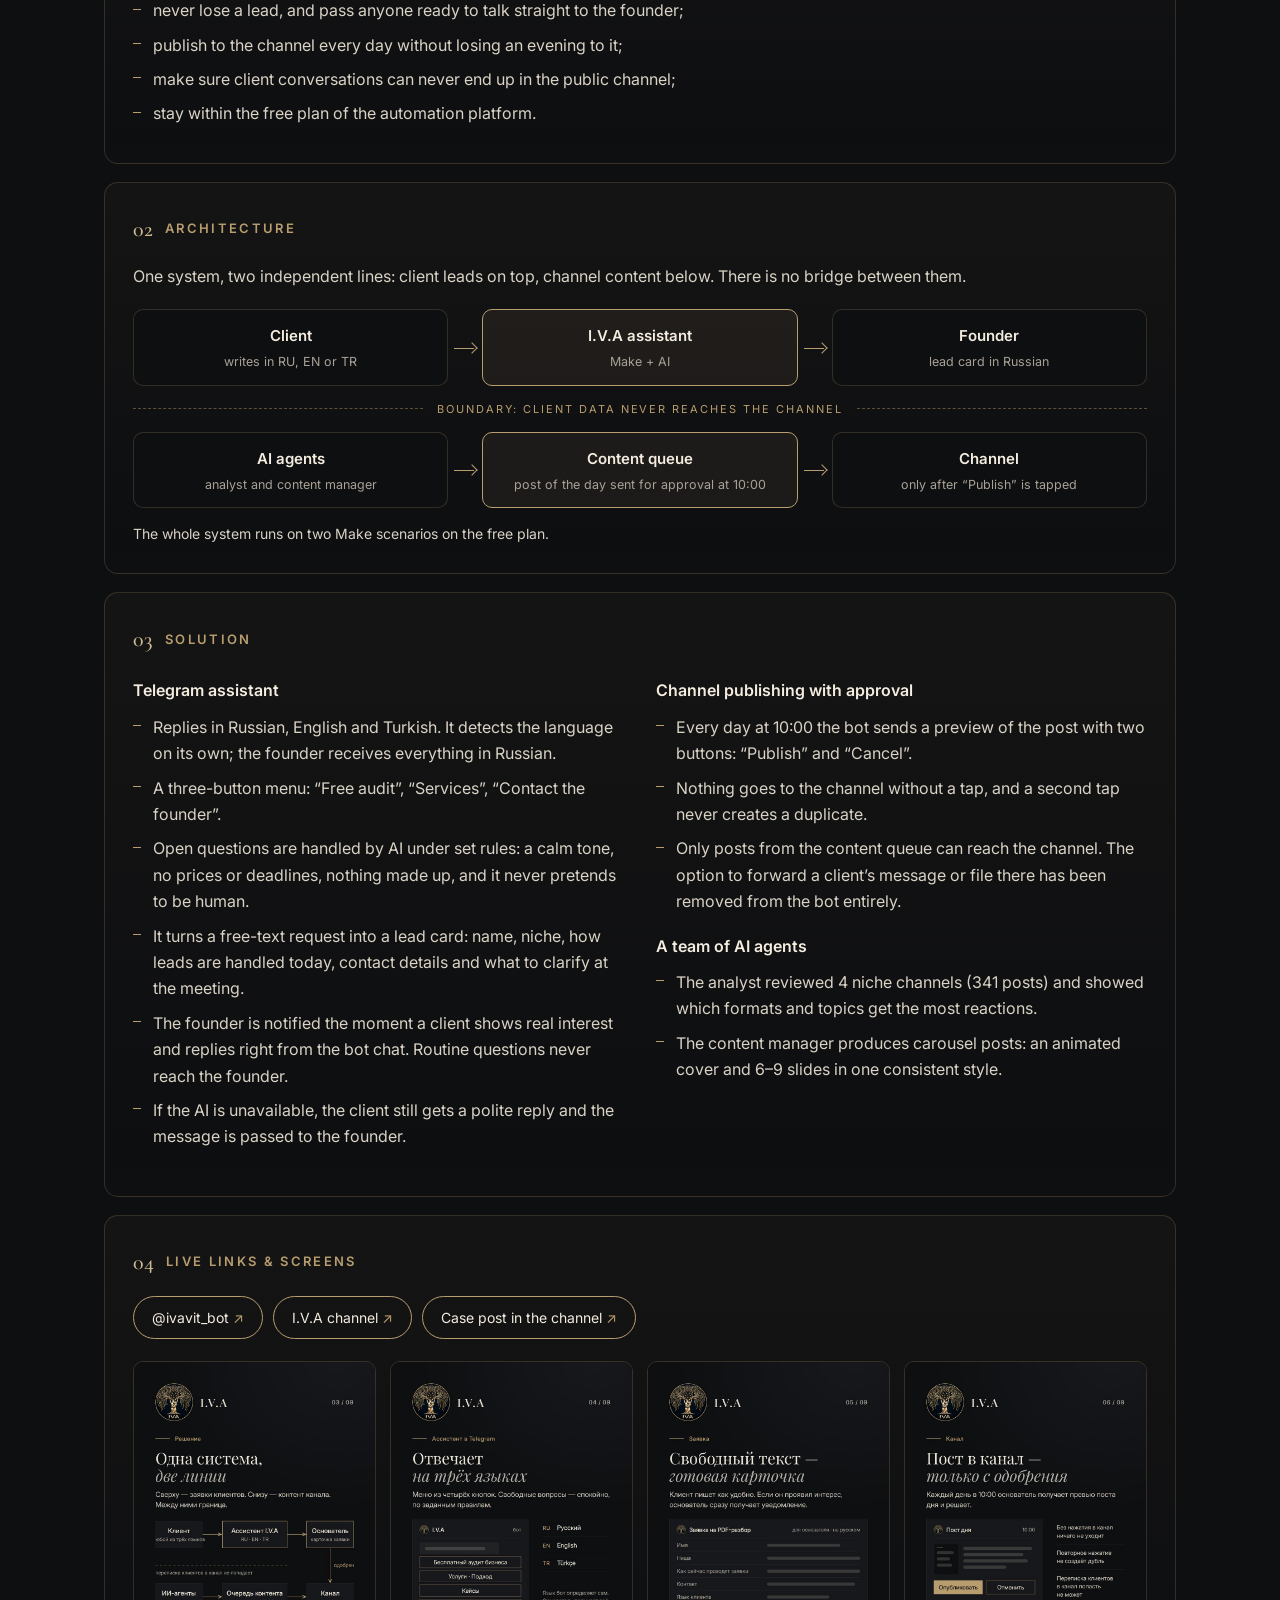
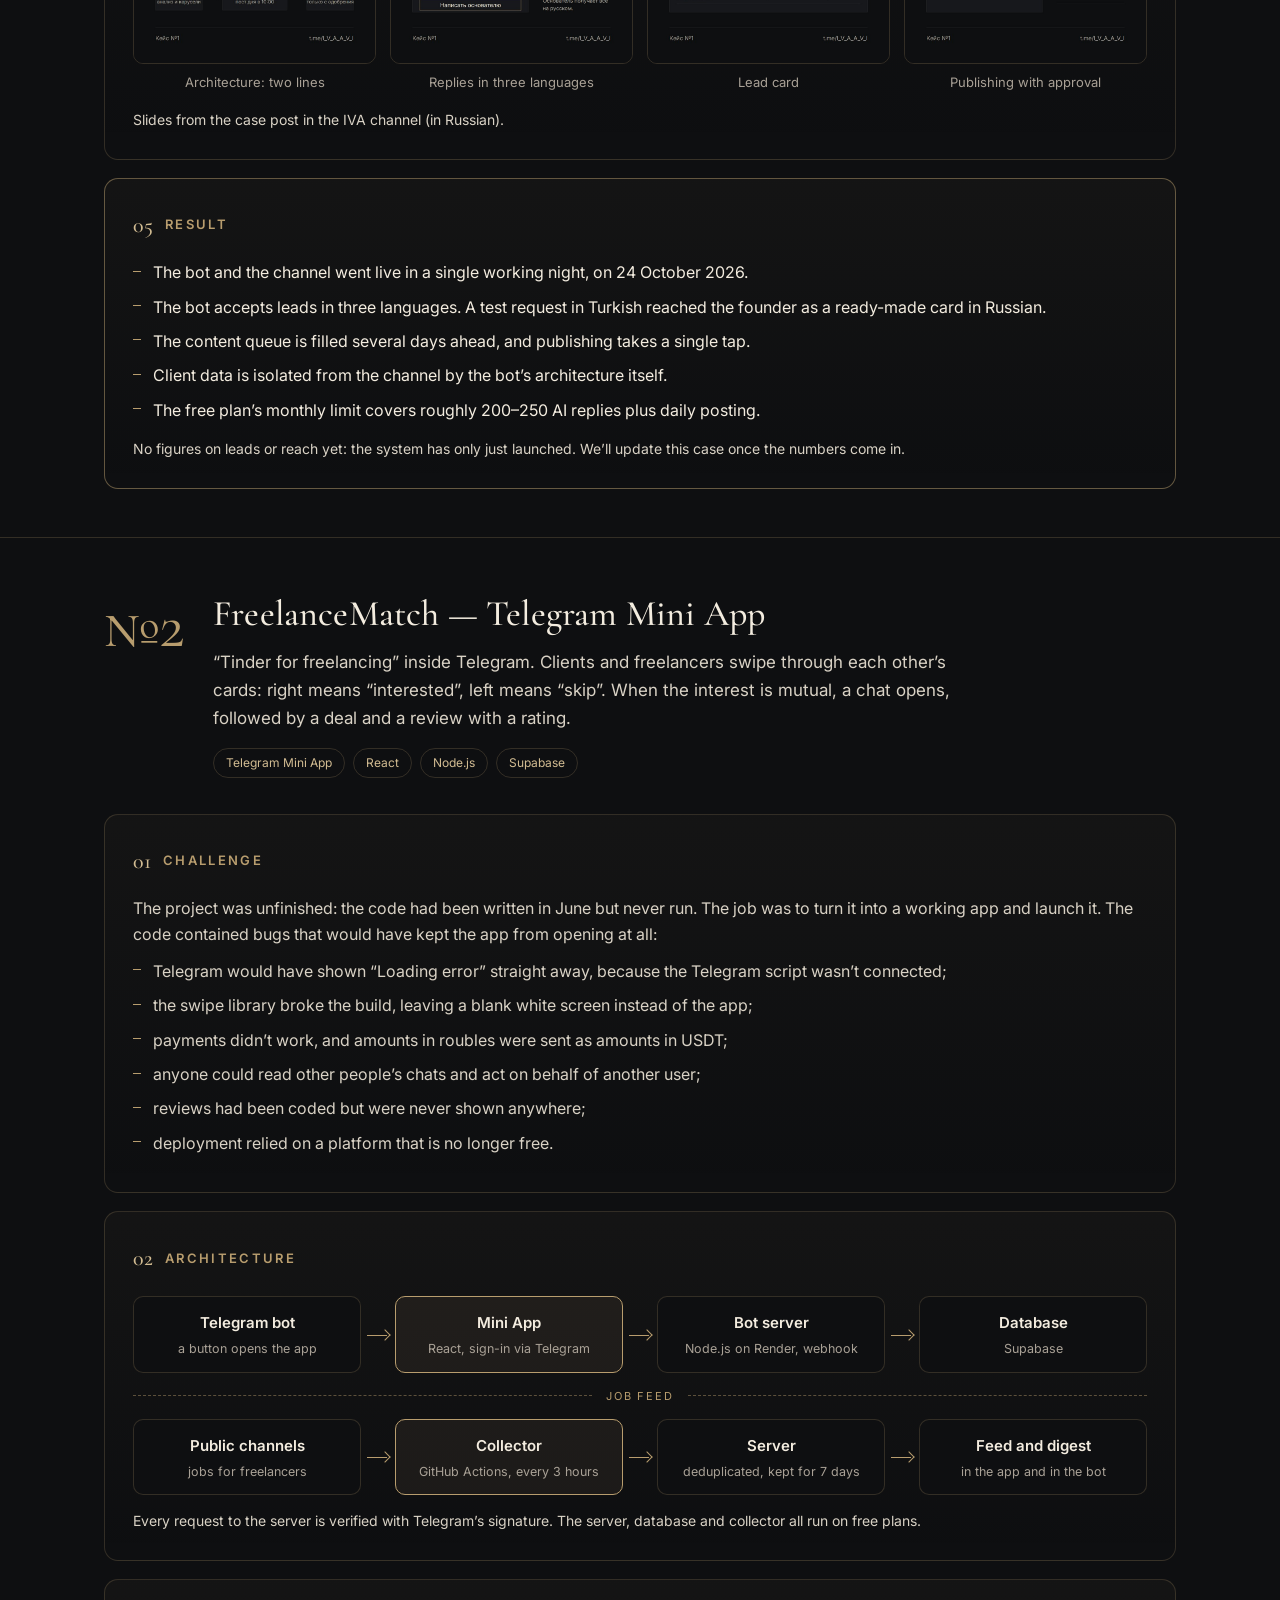
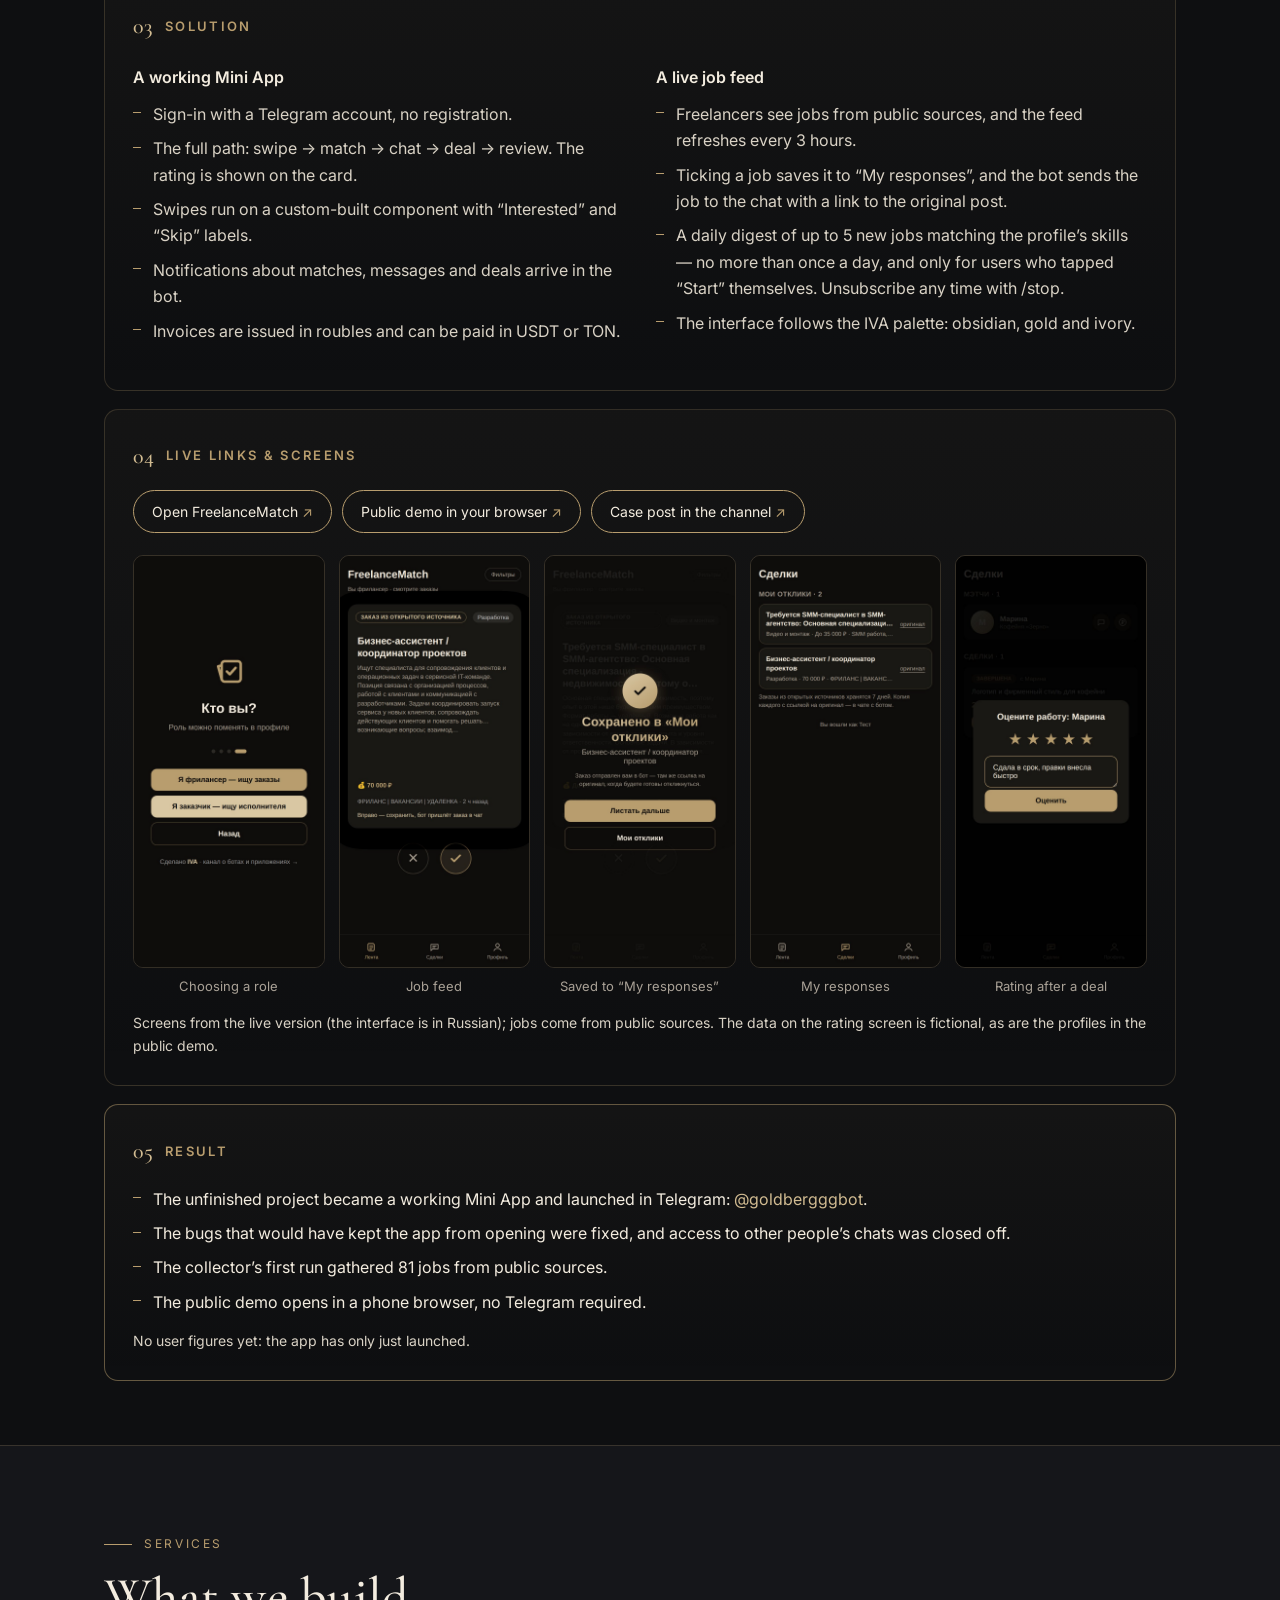
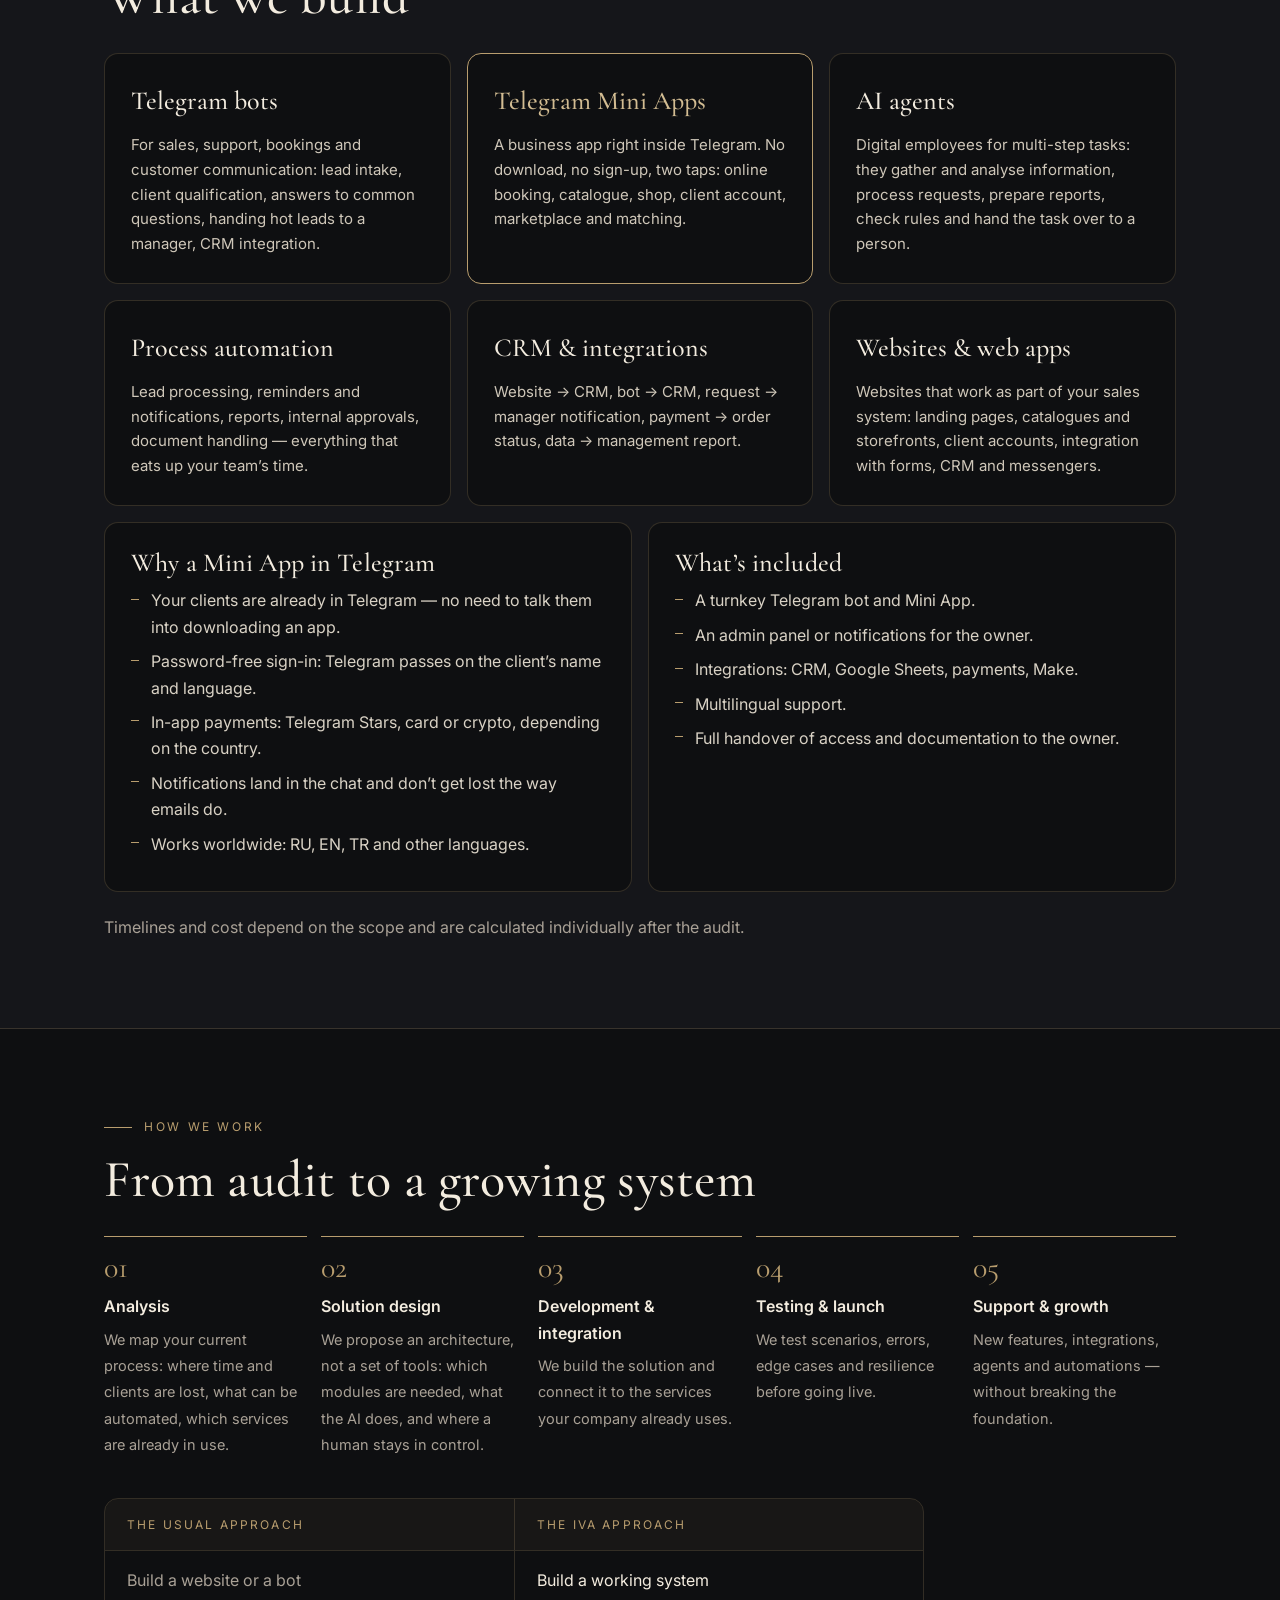
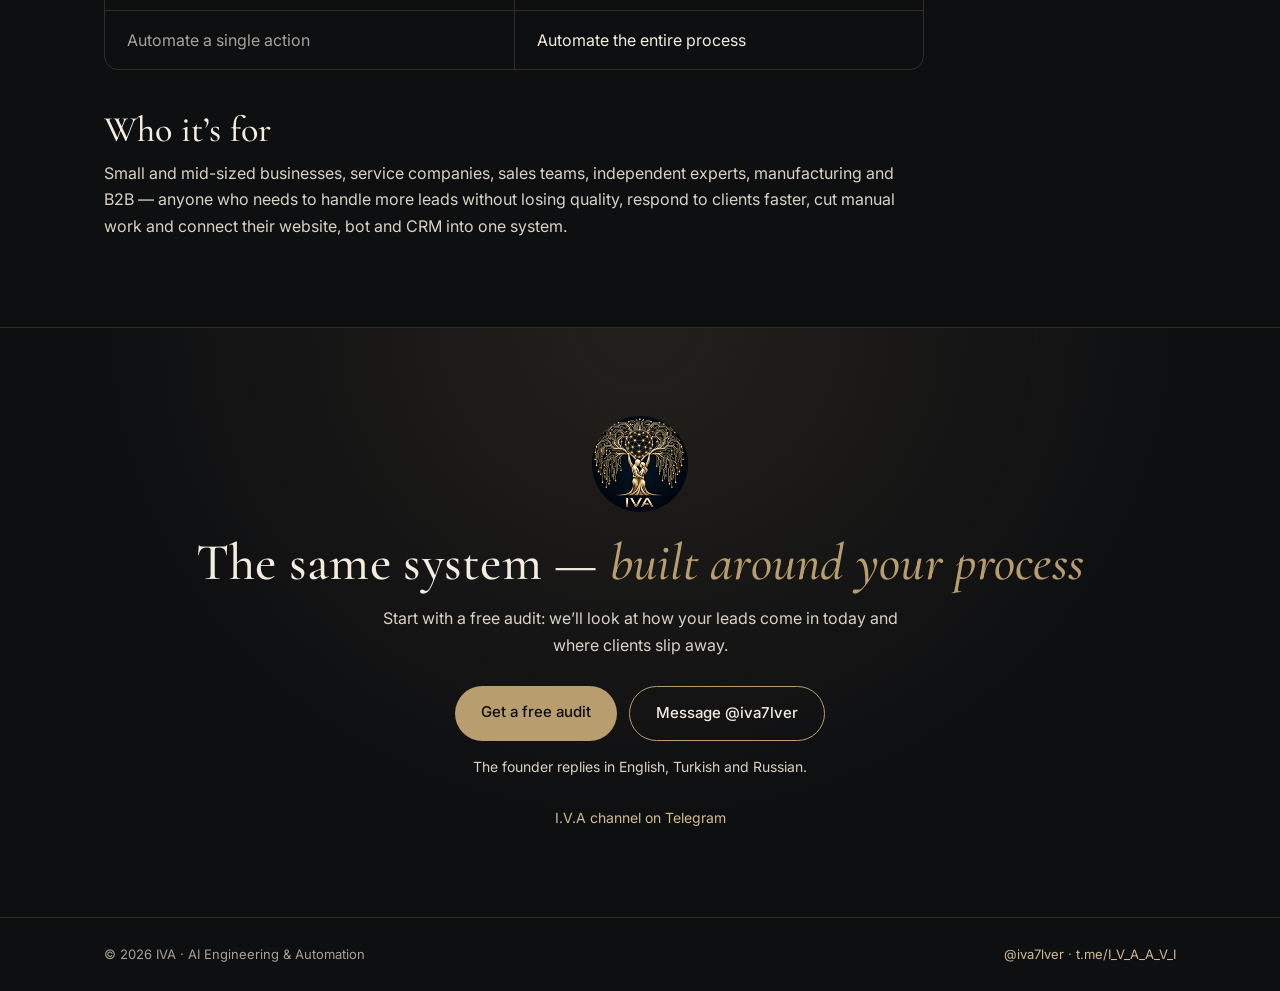
==== commit 432ce714: "Portfolio: RU / EN / TR, language switcher, browser detection, ?lang= links" ====
--- a/index.html
+++ b/index.html
@@ -7,16 +7,26 @@
 <meta name="description" content="IVA проектирует цифровые системы: Telegram-боты, Mini Apps, ИИ-агенты и автоматизация процессов. Кейсы: ассистент и канал IVA, FreelanceMatch.">
 <meta name="theme-color" content="#0E0F11">
 <meta property="og:title" content="IVA — AI Engineering &amp; Automation">
-<meta property="og:description" content="Портфолио IVA: Telegram-боты, Mini Apps, ИИ-агенты и автоматизация процессов.">
+<meta property="og:description" content="Portfolio · Портфолио · Portföy — Telegram bots, Mini Apps, AI agents, process automation.">
 <meta property="og:image" content="https://7lver10.github.io/iva-portfolio/assets/img/logo_512.png">
 <meta property="og:url" content="https://7lver10.github.io/iva-portfolio/">
 <meta property="og:type" content="website">
+<link rel="alternate" hreflang="ru" href="https://7lver10.github.io/iva-portfolio/?lang=ru">
+<link rel="alternate" hreflang="en" href="https://7lver10.github.io/iva-portfolio/?lang=en">
+<link rel="alternate" hreflang="tr" href="https://7lver10.github.io/iva-portfolio/?lang=tr">
+<link rel="alternate" hreflang="x-default" href="https://7lver10.github.io/iva-portfolio/">
 <link rel="icon" type="image/png" href="assets/img/logo_64.png">
 <link rel="apple-touch-icon" href="assets/img/logo_180.png">
 <link rel="preconnect" href="https://fonts.googleapis.com">
 <link rel="preconnect" href="https://fonts.gstatic.com" crossorigin>
-<link href="https://fonts.googleapis.com/css2?family=Cormorant+Garamond:ital,wght@0,500;0,600;1,500&family=Inter:wght@400;500;600&display=swap" rel="stylesheet">
+<link href="https://fonts.googleapis.com/css2?family=Cormorant+Garamond:ital,wght@0,500;0,600;1,500&family=Inter:wght@400;500;600&display=swap&subset=cyrillic,latin-ext" rel="stylesheet">
 <link rel="stylesheet" href="style.css">
+<script>
+/* Ранний выбор языка, чтобы не мигал русский текст */
+(function(){try{var L=['ru','en','tr'],q=new URLSearchParams(location.search).get('lang'),s=localStorage.getItem('iva_lang'),l;
+if(q&&L.indexOf(q.toLowerCase())>-1){l=q.toLowerCase();}else if(s&&L.indexOf(s)>-1){l=s;}else{var n=(navigator.languages&&navigator.languages[0])||navigator.language||'en';n=n.toLowerCase();l=n.indexOf('ru')===0?'ru':(n.indexOf('tr')===0?'tr':'en');}
+document.documentElement.lang=l;if(l!=='ru'){document.documentElement.className+=' i18n-wait';setTimeout(function(){document.documentElement.classList.remove('i18n-wait');},2500);}}catch(e){}})();
+</script>
 </head>
 <body>
 
@@ -24,10 +34,13 @@
   <div class="wrap nav__in">
     <a class="brand" href="#top"><img src="assets/img/logo_64.png" alt="" width="32" height="32"><span>I.V.A</span></a>
     <nav class="nav__links">
-      <a href="#cases">Кейсы</a>
-      <a href="#services">Услуги</a>
-      <a href="#process">Как работаем</a>
-      <a class="nav__cta" href="https://t.me/ivavit_bot?start=audit">Аудит</a>
+      <a href="#cases" data-i18n="nav_cases">Кейсы</a>
+      <a href="#services" data-i18n="nav_services">Услуги</a>
+      <a href="#process" data-i18n="nav_process">Как работаем</a>
+      <div class="lang" role="group" aria-label="Language">
+        <button type="button" data-lang="ru">RU</button><span>·</span><button type="button" data-lang="en">EN</button><span>·</span><button type="button" data-lang="tr">TR</button>
+      </div>
+      <a class="nav__cta" href="https://t.me/ivavit_bot?start=audit" data-i18n="nav_audit">Аудит</a>
     </nav>
   </div>
 </header>
@@ -37,32 +50,33 @@
 <section class="hero">
   <div class="wrap hero__in">
     <div class="hero__text">
-      <p class="eyebrow">IVA · AI Engineering &amp; Automation</p>
-      <h1>Цифровые системы, которые <em>берут на себя рутину</em></h1>
-      <p class="lead">Мы создаём не просто сайты, ботов или отдельные сервисы. Мы проектируем системы, которые ускоряют бизнес-процессы и превращают заявки, данные и коммуникации в управляемый результат.</p>
+      <p class="eyebrow" lang="en">IVA · AI Engineering &amp; Automation</p>
+      <h1 data-i18n="hero_h1">Цифровые системы, которые <em>берут на себя рутину</em></h1>
+      <p class="lead" data-i18n="hero_lead">Мы создаём не просто сайты, ботов или отдельные сервисы. Мы проектируем системы, которые ускоряют бизнес-процессы и превращают заявки, данные и коммуникации в управляемый результат.</p>
       <div class="btns">
-        <a class="btn btn--gold" href="https://t.me/ivavit_bot?start=audit">Бесплатный аудит</a>
-        <a class="btn btn--line" href="https://t.me/iva7lver">Написать @iva7lver</a>
-      </div>
+        <a class="btn btn--gold" href="https://t.me/ivavit_bot?start=audit" data-i18n="btn_audit">Бесплатный аудит</a>
+        <a class="btn btn--line" href="https://t.me/iva7lver" data-i18n="btn_write">Написать @iva7lver</a>
+      </div>
+      <p class="langnote" data-i18n="langnote"></p>
     </div>
     <div class="hero__logo">
-      <img src="assets/img/logo_512.png" alt="Логотип IVA" width="512" height="512">
+      <img src="assets/img/logo_512.png" alt="IVA" width="512" height="512">
     </div>
   </div>
 </section>
 
 <section class="principle">
   <div class="wrap">
-    <p class="quote">Не хаотичные «умные чат-боты», а <em>управляемые ИИ-системы</em>: с понятной задачей, чёткими правилами, контролем результата и интеграцией в реальные процессы.</p>
+    <p class="quote" data-i18n="quote">Не хаотичные «умные чат-боты», а <em>управляемые ИИ-системы</em>: с понятной задачей, чёткими правилами, контролем результата и интеграцией в реальные процессы.</p>
   </div>
 </section>
 
 <!-- КЕЙСЫ -->
 <section id="cases" class="section">
   <div class="wrap">
-    <p class="eyebrow">Кейсы</p>
-    <h2>Что уже работает</h2>
-    <p class="muted">Каждый кейс по одной схеме: задача → архитектура → решение → живые ссылки и экраны → результат.</p>
+    <p class="eyebrow" data-i18n="cases_eyebrow">Кейсы</p>
+    <h2 data-i18n="cases_h2">Что уже работает</h2>
+    <p class="muted" data-i18n="cases_sub">Каждый кейс по одной схеме: задача → архитектура → решение → живые ссылки и экраны → результат.</p>
   </div>
 
   <!-- Кейс 1 -->
@@ -71,104 +85,104 @@
       <div class="case__head">
         <span class="case__num">№1</span>
         <div>
-          <h3>Telegram-ассистент и контент-система IVA</h3>
-          <p class="case__lead">Первый кейс — наш собственный. Для IVA мы собрали ту же систему, которую предлагаем клиентам: бот принимает заявки, ИИ-агенты готовят контент, а решения остаются за человеком.</p>
-          <p class="tags"><span>Telegram-бот</span><span>Make</span><span>ИИ-агенты</span><span>RU · EN · TR</span></p>
+          <h3 data-i18n="c1_title">Telegram-ассистент и контент-система IVA</h3>
+          <p class="case__lead" data-i18n="c1_lead">Первый кейс — наш собственный. Для IVA мы собрали ту же систему, которую предлагаем клиентам: бот принимает заявки, ИИ-агенты готовят контент, а решения остаются за человеком.</p>
+          <p class="tags"><span data-i18n="tag_bot">Telegram-бот</span><span>Make</span><span data-i18n="tag_agents">ИИ-агенты</span><span>RU · EN · TR</span></p>
         </div>
       </div>
 
       <div class="steps">
         <div class="step">
-          <h4><i>01</i> Задача</h4>
-          <p>У молодой компании нет отдела продаж и контент-менеджера. При этом нужно:</p>
+          <h4><i>01</i> <span data-i18n="st_task">Задача</span></h4>
+          <p data-i18n="c1_task_intro">У молодой компании нет отдела продаж и контент-менеджера. При этом нужно:</p>
           <ul>
-            <li>отвечать клиентам из разных стран круглосуточно, на их языке;</li>
-            <li>не терять заявки и сразу передавать основателю тех, кто готов к разговору;</li>
-            <li>каждый день выпускать посты в канал и не тратить на это вечер;</li>
-            <li>не допустить, чтобы переписка с клиентами попала в публичный канал;</li>
-            <li>уложиться в бесплатный тариф платформы автоматизации.</li>
+            <li data-i18n="c1_task_1">отвечать клиентам из разных стран круглосуточно, на их языке;</li>
+            <li data-i18n="c1_task_2">не терять заявки и сразу передавать основателю тех, кто готов к разговору;</li>
+            <li data-i18n="c1_task_3">каждый день выпускать посты в канал и не тратить на это вечер;</li>
+            <li data-i18n="c1_task_4">не допустить, чтобы переписка с клиентами попала в публичный канал;</li>
+            <li data-i18n="c1_task_5">уложиться в бесплатный тариф платформы автоматизации.</li>
           </ul>
         </div>
 
         <div class="step">
-          <h4><i>02</i> Архитектура</h4>
-          <p>Одна система, две независимые линии. Сверху — заявки клиентов, снизу — контент канала. Моста между ними нет.</p>
+          <h4><i>02</i> <span data-i18n="st_arch">Архитектура</span></h4>
+          <p data-i18n="c1_arch_intro">Одна система, две независимые линии. Сверху — заявки клиентов, снизу — контент канала. Моста между ними нет.</p>
           <div class="flow">
             <div class="flow__row">
-              <div class="node">Клиент<small>пишет на RU, EN или TR</small></div>
-              <div class="arrow"></div>
-              <div class="node node--gold">Ассистент I.V.A<small>Make + ИИ</small></div>
-              <div class="arrow"></div>
-              <div class="node">Основатель<small>карточка заявки на русском</small></div>
-            </div>
-            <div class="flow__sep">граница: данные клиентов не попадают в канал</div>
+              <div class="node" data-i18n="c1_n1">Клиент<small>пишет на RU, EN или TR</small></div>
+              <div class="arrow"></div>
+              <div class="node node--gold" data-i18n="c1_n2">Ассистент I.V.A<small>Make + ИИ</small></div>
+              <div class="arrow"></div>
+              <div class="node" data-i18n="c1_n3">Основатель<small>карточка заявки на русском</small></div>
+            </div>
+            <div class="flow__sep" data-i18n="c1_sep">граница: данные клиентов не попадают в канал</div>
             <div class="flow__row">
-              <div class="node">ИИ-агенты<small>аналитик и контент-менеджер</small></div>
-              <div class="arrow"></div>
-              <div class="node node--gold">Очередь контента<small>пост дня в 10:00 на одобрение</small></div>
-              <div class="arrow"></div>
-              <div class="node">Канал<small>только после нажатия «Опубликовать»</small></div>
-            </div>
-          </div>
-          <p class="note">Вся система работает на двух сценариях Make на бесплатном тарифе.</p>
-        </div>
-
-        <div class="step">
-          <h4><i>03</i> Решение</h4>
+              <div class="node" data-i18n="c1_n4">ИИ-агенты<small>аналитик и контент-менеджер</small></div>
+              <div class="arrow"></div>
+              <div class="node node--gold" data-i18n="c1_n5">Очередь контента<small>пост дня в 10:00 на одобрение</small></div>
+              <div class="arrow"></div>
+              <div class="node" data-i18n="c1_n6">Канал<small>только после нажатия «Опубликовать»</small></div>
+            </div>
+          </div>
+          <p class="note" data-i18n="c1_arch_note">Вся система работает на двух сценариях Make на бесплатном тарифе.</p>
+        </div>
+
+        <div class="step">
+          <h4><i>03</i> <span data-i18n="st_solution">Решение</span></h4>
           <div class="cols">
             <div>
-              <h5>Ассистент в Telegram</h5>
+              <h5 data-i18n="c1_s_h1">Ассистент в Telegram</h5>
               <ul>
-                <li>Отвечает на русском, английском и турецком. Язык определяет сам, основатель всё получает на русском.</li>
-                <li>Меню из трёх кнопок: «Бесплатный аудит», «Услуги», «Связаться с основателем».</li>
-                <li>Свободные вопросы обрабатывает ИИ по правилам: спокойный тон, цены и сроки не называет, ничего не выдумывает, не выдаёт себя за человека.</li>
-                <li>Заявку из свободного текста превращает в карточку: имя, ниша, как сейчас проходят заявки, контакт, что уточнить на встрече.</li>
-                <li>О заинтересованном клиенте основатель узнаёт сразу и отвечает прямо из чата с ботом. Справочные вопросы его не беспокоят.</li>
-                <li>Если ИИ недоступен, клиент всё равно получает вежливый ответ, а сообщение уходит основателю.</li>
+                <li data-i18n="c1_s1">Отвечает на русском, английском и турецком. Язык определяет сам, основатель всё получает на русском.</li>
+                <li data-i18n="c1_s2">Меню из трёх кнопок: «Бесплатный аудит», «Услуги», «Связаться с основателем».</li>
+                <li data-i18n="c1_s3">Свободные вопросы обрабатывает ИИ по правилам: спокойный тон, цены и сроки не называет, ничего не выдумывает, не выдаёт себя за человека.</li>
+                <li data-i18n="c1_s4">Заявку из свободного текста превращает в карточку: имя, ниша, как сейчас проходят заявки, контакт, что уточнить на встрече.</li>
+                <li data-i18n="c1_s5">О заинтересованном клиенте основатель узнаёт сразу и отвечает прямо из чата с ботом. Справочные вопросы его не беспокоят.</li>
+                <li data-i18n="c1_s6">Если ИИ недоступен, клиент всё равно получает вежливый ответ, а сообщение уходит основателю.</li>
               </ul>
             </div>
             <div>
-              <h5>Канал через одобрение</h5>
+              <h5 data-i18n="c1_s_h2">Канал через одобрение</h5>
               <ul>
-                <li>Каждый день в 10:00 бот присылает превью поста и две кнопки: «Опубликовать» и «Отменить».</li>
-                <li>Без нажатия в канал ничего не уходит. Повторное нажатие не создаёт дубль.</li>
-                <li>В канал может попасть только пост из очереди контента. Возможность отправить туда сообщение или файл клиента убрана из бота полностью.</li>
+                <li data-i18n="c1_s7">Каждый день в 10:00 бот присылает превью поста и две кнопки: «Опубликовать» и «Отменить».</li>
+                <li data-i18n="c1_s8">Без нажатия в канал ничего не уходит. Повторное нажатие не создаёт дубль.</li>
+                <li data-i18n="c1_s9">В канал может попасть только пост из очереди контента. Возможность отправить туда сообщение или файл клиента убрана из бота полностью.</li>
               </ul>
-              <h5>Команда ИИ-агентов</h5>
+              <h5 data-i18n="c1_s_h3">Команда ИИ-агентов</h5>
               <ul>
-                <li>Аналитик разобрал 4 профильных канала (341 пост) и показал, какие форматы и темы получают больше реакций.</li>
-                <li>Контент-менеджер готовит посты-карусели: анимированная обложка и 6–9 слайдов в едином стиле.</li>
+                <li data-i18n="c1_s10">Аналитик разобрал 4 профильных канала (341 пост) и показал, какие форматы и темы получают больше реакций.</li>
+                <li data-i18n="c1_s11">Контент-менеджер готовит посты-карусели: анимированная обложка и 6–9 слайдов в едином стиле.</li>
               </ul>
             </div>
           </div>
         </div>
 
         <div class="step">
-          <h4><i>04</i> Живые ссылки и экраны</h4>
+          <h4><i>04</i> <span data-i18n="st_links">Живые ссылки и экраны</span></h4>
           <div class="links">
-            <a href="https://t.me/ivavit_bot">Бот @ivavit_bot</a>
-            <a href="https://t.me/I_V_A_A_V_I">Канал I.V.A</a>
-            <a href="https://t.me/I_V_A_A_V_I/8">Пост-кейс в канале</a>
+            <a href="https://t.me/ivavit_bot" data-i18n="c1_l1">Бот @ivavit_bot</a>
+            <a href="https://t.me/I_V_A_A_V_I" data-i18n="c1_l2">Канал I.V.A</a>
+            <a href="https://t.me/I_V_A_A_V_I/8" data-i18n="l_post">Пост-кейс в канале</a>
           </div>
           <div class="gallery gallery--slides">
-            <figure><a href="assets/img/c1_03.jpg"><img src="assets/img/c1_03.jpg" alt="Схема: одна система, две линии" width="864" height="1080"></a><figcaption>Архитектура: две линии</figcaption></figure>
-            <figure><a href="assets/img/c1_04.jpg"><img src="assets/img/c1_04.jpg" alt="Ассистент отвечает на трёх языках" width="864" height="1080"></a><figcaption>Ответы на трёх языках</figcaption></figure>
-            <figure><a href="assets/img/c1_05.jpg"><img src="assets/img/c1_05.jpg" alt="Свободный текст превращается в карточку заявки" width="864" height="1080"></a><figcaption>Карточка заявки</figcaption></figure>
-            <figure><a href="assets/img/c1_06.jpg"><img src="assets/img/c1_06.jpg" alt="Пост в канал только после одобрения" width="864" height="1080"></a><figcaption>Публикация через одобрение</figcaption></figure>
-          </div>
-          <p class="note">Слайды из поста-кейса в канале IVA.</p>
+            <figure><a href="assets/img/c1_03.jpg"><img src="assets/img/c1_03.jpg" alt="" width="864" height="1080"></a><figcaption data-i18n="c1_f1">Архитектура: две линии</figcaption></figure>
+            <figure><a href="assets/img/c1_04.jpg"><img src="assets/img/c1_04.jpg" alt="" width="864" height="1080"></a><figcaption data-i18n="c1_f2">Ответы на трёх языках</figcaption></figure>
+            <figure><a href="assets/img/c1_05.jpg"><img src="assets/img/c1_05.jpg" alt="" width="864" height="1080"></a><figcaption data-i18n="c1_f3">Карточка заявки</figcaption></figure>
+            <figure><a href="assets/img/c1_06.jpg"><img src="assets/img/c1_06.jpg" alt="" width="864" height="1080"></a><figcaption data-i18n="c1_f4">Публикация через одобрение</figcaption></figure>
+          </div>
+          <p class="note" data-i18n="c1_f_note">Слайды из поста-кейса в канале IVA.</p>
         </div>
 
         <div class="step step--result">
-          <h4><i>05</i> Результат</h4>
+          <h4><i>05</i> <span data-i18n="st_result">Результат</span></h4>
           <ul class="results">
-            <li>Бот и канал запущены за одну рабочую ночь, 24.10.2026.</li>
-            <li>Бот принимает заявки на трёх языках. Тестовая заявка на турецком пришла основателю готовой карточкой на русском.</li>
-            <li>Очередь контента заполнена на несколько дней вперёд, публикация занимает одно нажатие.</li>
-            <li>Данные клиентов изолированы от канала самой архитектурой бота.</li>
-            <li>Месячного лимита бесплатного тарифа хватает примерно на 200–250 ответов ИИ плюс ежедневный постинг.</li>
+            <li data-i18n="c1_r1">Бот и канал запущены за одну рабочую ночь, 24.10.2026.</li>
+            <li data-i18n="c1_r2">Бот принимает заявки на трёх языках. Тестовая заявка на турецком пришла основателю готовой карточкой на русском.</li>
+            <li data-i18n="c1_r3">Очередь контента заполнена на несколько дней вперёд, публикация занимает одно нажатие.</li>
+            <li data-i18n="c1_r4">Данные клиентов изолированы от канала самой архитектурой бота.</li>
+            <li data-i18n="c1_r5">Месячного лимита бесплатного тарифа хватает примерно на 200–250 ответов ИИ плюс ежедневный постинг.</li>
           </ul>
-          <p class="note">Цифр по заявкам и охватам пока нет: система только запущена. Обновим кейс, когда они появятся.</p>
+          <p class="note" data-i18n="c1_r_note">Цифр по заявкам и охватам пока нет: система только запущена. Обновим кейс, когда они появятся.</p>
         </div>
       </div>
     </div>
@@ -181,102 +195,102 @@
         <span class="case__num">№2</span>
         <div>
           <h3>FreelanceMatch — Telegram Mini App</h3>
-          <p class="case__lead">«Тиндер для фриланса» внутри Telegram. Заказчики и фрилансеры листают карточки друг друга: вправо — «интересно», влево — «пропустить». При взаимном интересе открывается чат, дальше — сделка и отзыв с рейтингом.</p>
+          <p class="case__lead" data-i18n="c2_lead">«Тиндер для фриланса» внутри Telegram. Заказчики и фрилансеры листают карточки друг друга: вправо — «интересно», влево — «пропустить». При взаимном интересе открывается чат, дальше — сделка и отзыв с рейтингом.</p>
           <p class="tags"><span>Telegram Mini App</span><span>React</span><span>Node.js</span><span>Supabase</span></p>
         </div>
       </div>
 
       <div class="steps">
         <div class="step">
-          <h4><i>01</i> Задача</h4>
-          <p>Проект был недоделан: код написан в июне, но ни разу не запускался. Нужно было довести его до рабочего приложения и запустить. В коде нашлись ошибки, из-за которых приложение не открылось бы вовсе:</p>
+          <h4><i>01</i> <span data-i18n="st_task">Задача</span></h4>
+          <p data-i18n="c2_task_intro">Проект был недоделан: код написан в июне, но ни разу не запускался. Нужно было довести его до рабочего приложения и запустить. В коде нашлись ошибки, из-за которых приложение не открылось бы вовсе:</p>
           <ul>
-            <li>в Telegram сразу показывалась бы «Ошибка загрузки»: не был подключён скрипт Telegram;</li>
-            <li>библиотека свайпов ломала сборку — вместо приложения был белый экран;</li>
-            <li>оплата не работала, а сумма в рублях уходила как сумма в USDT;</li>
-            <li>можно было читать чужие чаты и действовать от имени другого пользователя;</li>
-            <li>отзывы были написаны, но нигде не показывались;</li>
-            <li>деплой был рассчитан на платформу, которая больше не бесплатна.</li>
+            <li data-i18n="c2_task_1">в Telegram сразу показывалась бы «Ошибка загрузки»: не был подключён скрипт Telegram;</li>
+            <li data-i18n="c2_task_2">библиотека свайпов ломала сборку — вместо приложения был белый экран;</li>
+            <li data-i18n="c2_task_3">оплата не работала, а сумма в рублях уходила как сумма в USDT;</li>
+            <li data-i18n="c2_task_4">можно было читать чужие чаты и действовать от имени другого пользователя;</li>
+            <li data-i18n="c2_task_5">отзывы были написаны, но нигде не показывались;</li>
+            <li data-i18n="c2_task_6">деплой был рассчитан на платформу, которая больше не бесплатна.</li>
           </ul>
         </div>
 
         <div class="step">
-          <h4><i>02</i> Архитектура</h4>
+          <h4><i>02</i> <span data-i18n="st_arch">Архитектура</span></h4>
           <div class="flow">
             <div class="flow__row">
-              <div class="node">Telegram-бот<small>кнопка открывает приложение</small></div>
-              <div class="arrow"></div>
-              <div class="node node--gold">Mini App<small>React, вход через Telegram</small></div>
-              <div class="arrow"></div>
-              <div class="node">Сервер с ботом<small>Node.js на Render, webhook</small></div>
-              <div class="arrow"></div>
-              <div class="node">База данных<small>Supabase</small></div>
-            </div>
-            <div class="flow__sep">лента заказов</div>
+              <div class="node" data-i18n="c2_n1">Telegram-бот<small>кнопка открывает приложение</small></div>
+              <div class="arrow"></div>
+              <div class="node node--gold" data-i18n="c2_n2">Mini App<small>React, вход через Telegram</small></div>
+              <div class="arrow"></div>
+              <div class="node" data-i18n="c2_n3">Сервер с ботом<small>Node.js на Render, webhook</small></div>
+              <div class="arrow"></div>
+              <div class="node" data-i18n="c2_n4">База данных<small>Supabase</small></div>
+            </div>
+            <div class="flow__sep" data-i18n="c2_sep">лента заказов</div>
             <div class="flow__row">
-              <div class="node">Открытые каналы<small>заказы для фрилансеров</small></div>
-              <div class="arrow"></div>
-              <div class="node node--gold">Сборщик<small>GitHub Actions, каждые 3 часа</small></div>
-              <div class="arrow"></div>
-              <div class="node">Сервер<small>без дублей, хранение 7 дней</small></div>
-              <div class="arrow"></div>
-              <div class="node">Лента и подборка<small>в приложении и в боте</small></div>
-            </div>
-          </div>
-          <p class="note">Каждый запрос к серверу проверяется подписью Telegram. Сервер, база и сборщик работают на бесплатных тарифах.</p>
-        </div>
-
-        <div class="step">
-          <h4><i>03</i> Решение</h4>
+              <div class="node" data-i18n="c2_n5">Открытые каналы<small>заказы для фрилансеров</small></div>
+              <div class="arrow"></div>
+              <div class="node node--gold" data-i18n="c2_n6">Сборщик<small>GitHub Actions, каждые 3 часа</small></div>
+              <div class="arrow"></div>
+              <div class="node" data-i18n="c2_n7">Сервер<small>без дублей, хранение 7 дней</small></div>
+              <div class="arrow"></div>
+              <div class="node" data-i18n="c2_n8">Лента и подборка<small>в приложении и в боте</small></div>
+            </div>
+          </div>
+          <p class="note" data-i18n="c2_arch_note">Каждый запрос к серверу проверяется подписью Telegram. Сервер, база и сборщик работают на бесплатных тарифах.</p>
+        </div>
+
+        <div class="step">
+          <h4><i>03</i> <span data-i18n="st_solution">Решение</span></h4>
           <div class="cols">
             <div>
-              <h5>Рабочий Mini App</h5>
+              <h5 data-i18n="c2_s_h1">Рабочий Mini App</h5>
               <ul>
-                <li>Вход через аккаунт Telegram, без регистрации.</li>
-                <li>Полный путь: свайп → мэтч → чат → сделка → отзыв. Рейтинг виден на карточке.</li>
-                <li>Свайпы на собственном компоненте, с плашками «ИНТЕРЕСНО» и «ПРОПУСК».</li>
-                <li>Уведомления о мэтчах, сообщениях и сделках приходят в бот.</li>
-                <li>Счёт выставляется в рублях, оплатить можно в USDT или TON.</li>
+                <li data-i18n="c2_s1">Вход через аккаунт Telegram, без регистрации.</li>
+                <li data-i18n="c2_s2">Полный путь: свайп → мэтч → чат → сделка → отзыв. Рейтинг виден на карточке.</li>
+                <li data-i18n="c2_s3">Свайпы на собственном компоненте, с плашками «ИНТЕРЕСНО» и «ПРОПУСК».</li>
+                <li data-i18n="c2_s4">Уведомления о мэтчах, сообщениях и сделках приходят в бот.</li>
+                <li data-i18n="c2_s5">Счёт выставляется в рублях, оплатить можно в USDT или TON.</li>
               </ul>
             </div>
             <div>
-              <h5>Живая лента заказов</h5>
+              <h5 data-i18n="c2_s_h2">Живая лента заказов</h5>
               <ul>
-                <li>Фрилансер видит заказы из открытых источников, лента обновляется каждые 3 часа.</li>
-                <li>Галочка на заказе сохраняет его в «Мои отклики», а бот присылает заказ в чат со ссылкой на оригинал.</li>
-                <li>Ежедневная подборка — до 5 новых заказов под навыки профиля, не чаще раза в день и только тем, кто сам нажал «Старт». Отписка — /stop.</li>
-                <li>Интерфейс в палитре IVA: обсидиан, золото, слоновая кость.</li>
+                <li data-i18n="c2_s6">Фрилансер видит заказы из открытых источников, лента обновляется каждые 3 часа.</li>
+                <li data-i18n="c2_s7">Галочка на заказе сохраняет его в «Мои отклики», а бот присылает заказ в чат со ссылкой на оригинал.</li>
+                <li data-i18n="c2_s8">Ежедневная подборка — до 5 новых заказов под навыки профиля, не чаще раза в день и только тем, кто сам нажал «Старт». Отписка — /stop.</li>
+                <li data-i18n="c2_s9">Интерфейс в палитре IVA: обсидиан, золото, слоновая кость.</li>
               </ul>
             </div>
           </div>
         </div>
 
         <div class="step">
-          <h4><i>04</i> Живые ссылки и экраны</h4>
+          <h4><i>04</i> <span data-i18n="st_links">Живые ссылки и экраны</span></h4>
           <div class="links">
-            <a href="https://t.me/goldbergggbot">Открыть FreelanceMatch</a>
-            <a href="https://7lver10.github.io/freelancematch-demo/">Публичное демо в браузере</a>
-            <a href="https://t.me/I_V_A_A_V_I/19">Пост-кейс в канале</a>
+            <a href="https://t.me/goldbergggbot" data-i18n="c2_l1">Открыть FreelanceMatch</a>
+            <a href="https://7lver10.github.io/freelancematch-demo/" data-i18n="c2_l2">Публичное демо в браузере</a>
+            <a href="https://t.me/I_V_A_A_V_I/19" data-i18n="l_post">Пост-кейс в канале</a>
           </div>
           <div class="gallery gallery--phones">
-            <figure><a href="assets/img/fm_rol.jpg"><img src="assets/img/fm_rol.jpg" alt="Выбор роли: фрилансер или заказчик" width="780" height="1688"></a><figcaption>Выбор роли</figcaption></figure>
-            <figure><a href="assets/img/fm_lenta.jpg"><img src="assets/img/fm_lenta.jpg" alt="Лента заказов из открытых источников" width="780" height="1688"></a><figcaption>Лента заказов</figcaption></figure>
-            <figure><a href="assets/img/fm_sohraneno.jpg"><img src="assets/img/fm_sohraneno.jpg" alt="Заказ сохранён в «Мои отклики»" width="780" height="1688"></a><figcaption>Сохранено в «Мои отклики»</figcaption></figure>
-            <figure><a href="assets/img/fm_otkliki.jpg"><img src="assets/img/fm_otkliki.jpg" alt="Раздел «Мои отклики»" width="780" height="1688"></a><figcaption>Мои отклики</figcaption></figure>
-            <figure><a href="assets/img/fm_ocenka.jpg"><img src="assets/img/fm_ocenka.jpg" alt="Оценка работы после сделки" width="780" height="1688"></a><figcaption>Оценка после сделки</figcaption></figure>
-          </div>
-          <p class="note">Экраны из рабочей версии, заказы из открытых источников. Данные на экране оценки вымышленные. В публичном демо профили тоже вымышленные.</p>
+            <figure><a href="assets/img/fm_rol.jpg"><img src="assets/img/fm_rol.jpg" alt="" width="780" height="1688"></a><figcaption data-i18n="c2_f1">Выбор роли</figcaption></figure>
+            <figure><a href="assets/img/fm_lenta.jpg"><img src="assets/img/fm_lenta.jpg" alt="" width="780" height="1688"></a><figcaption data-i18n="c2_f2">Лента заказов</figcaption></figure>
+            <figure><a href="assets/img/fm_sohraneno.jpg"><img src="assets/img/fm_sohraneno.jpg" alt="" width="780" height="1688"></a><figcaption data-i18n="c2_f3">Сохранено в «Мои отклики»</figcaption></figure>
+            <figure><a href="assets/img/fm_otkliki.jpg"><img src="assets/img/fm_otkliki.jpg" alt="" width="780" height="1688"></a><figcaption data-i18n="c2_f4">Мои отклики</figcaption></figure>
+            <figure><a href="assets/img/fm_ocenka.jpg"><img src="assets/img/fm_ocenka.jpg" alt="" width="780" height="1688"></a><figcaption data-i18n="c2_f5">Оценка после сделки</figcaption></figure>
+          </div>
+          <p class="note" data-i18n="c2_f_note">Экраны из рабочей версии, заказы из открытых источников. Данные на экране оценки вымышленные. В публичном демо профили тоже вымышленные.</p>
         </div>
 
         <div class="step step--result">
-          <h4><i>05</i> Результат</h4>
+          <h4><i>05</i> <span data-i18n="st_result">Результат</span></h4>
           <ul class="results">
-            <li>Недоделанный проект доведён до рабочего Mini App и запущен в Telegram: <a href="https://t.me/goldbergggbot">@goldbergggbot</a>.</li>
-            <li>Исправлены ошибки, из-за которых приложение не открылось бы, и закрыт доступ к чужим чатам.</li>
-            <li>Первый прогон сборщика собрал 81 заказ из открытых источников.</li>
-            <li>Публичное демо открывается в браузере на телефоне, без Telegram.</li>
+            <li data-i18n="c2_r1">Недоделанный проект доведён до рабочего Mini App и запущен в Telegram: <a href="https://t.me/goldbergggbot">@goldbergggbot</a>.</li>
+            <li data-i18n="c2_r2">Исправлены ошибки, из-за которых приложение не открылось бы, и закрыт доступ к чужим чатам.</li>
+            <li data-i18n="c2_r3">Первый прогон сборщика собрал 81 заказ из открытых источников.</li>
+            <li data-i18n="c2_r4">Публичное демо открывается в браузере на телефоне, без Telegram.</li>
           </ul>
-          <p class="note">Цифр по пользователям пока нет: приложение только запущено.</p>
+          <p class="note" data-i18n="c2_r_note">Цифр по пользователям пока нет: приложение только запущено.</p>
         </div>
       </div>
     </div>
@@ -286,83 +300,83 @@
 <!-- УСЛУГИ -->
 <section id="services" class="section section--alt">
   <div class="wrap">
-    <p class="eyebrow">Услуги</p>
-    <h2>Что мы создаём</h2>
+    <p class="eyebrow" data-i18n="sv_eyebrow">Услуги</p>
+    <h2 data-i18n="sv_h2">Что мы создаём</h2>
     <div class="cards">
       <div class="card">
-        <h4>Telegram-боты</h4>
-        <p>Для продаж, поддержки, записи и коммуникаций: приём заявок, квалификация клиентов, ответы на частые вопросы, передача горячих лидов менеджеру, подключение к CRM.</p>
+        <h4 data-i18n="sv1_t">Telegram-боты</h4>
+        <p data-i18n="sv1_p">Для продаж, поддержки, записи и коммуникаций: приём заявок, квалификация клиентов, ответы на частые вопросы, передача горячих лидов менеджеру, подключение к CRM.</p>
       </div>
       <div class="card card--accent">
         <h4>Telegram Mini Apps</h4>
-        <p>Приложение для бизнеса прямо внутри Telegram. Без скачивания, без регистрации, в два касания: онлайн-запись, каталог, магазин, личный кабинет, маркетплейс и подбор.</p>
+        <p data-i18n="sv2_p">Приложение для бизнеса прямо внутри Telegram. Без скачивания, без регистрации, в два касания: онлайн-запись, каталог, магазин, личный кабинет, маркетплейс и подбор.</p>
       </div>
       <div class="card">
-        <h4>ИИ-агенты</h4>
-        <p>Цифровые сотрудники для многошаговых задач: собирают и анализируют информацию, обрабатывают заявки, готовят отчёты, проверяют правила и передают задачу человеку.</p>
+        <h4 data-i18n="sv3_t">ИИ-агенты</h4>
+        <p data-i18n="sv3_p">Цифровые сотрудники для многошаговых задач: собирают и анализируют информацию, обрабатывают заявки, готовят отчёты, проверяют правила и передают задачу человеку.</p>
       </div>
       <div class="card">
-        <h4>Автоматизация процессов</h4>
-        <p>Обработка лидов, напоминания и уведомления, отчёты, внутренние согласования, работа с документами — всё, что забирает время команды.</p>
+        <h4 data-i18n="sv4_t">Автоматизация процессов</h4>
+        <p data-i18n="sv4_p">Обработка лидов, напоминания и уведомления, отчёты, внутренние согласования, работа с документами — всё, что забирает время команды.</p>
       </div>
       <div class="card">
-        <h4>CRM и интеграции</h4>
-        <p>Сайт → CRM, бот → CRM, заявка → уведомление менеджеру, оплата → статус заказа, данные → отчёт для руководителя.</p>
+        <h4 data-i18n="sv5_t">CRM и интеграции</h4>
+        <p data-i18n="sv5_p">Сайт → CRM, бот → CRM, заявка → уведомление менеджеру, оплата → статус заказа, данные → отчёт для руководителя.</p>
       </div>
       <div class="card">
-        <h4>Сайты и веб-приложения</h4>
-        <p>Сайты, которые работают как часть системы продаж: лендинги, каталоги и витрины, личные кабинеты, интеграция с формами, CRM и мессенджерами.</p>
+        <h4 data-i18n="sv6_t">Сайты и веб-приложения</h4>
+        <p data-i18n="sv6_p">Сайты, которые работают как часть системы продаж: лендинги, каталоги и витрины, личные кабинеты, интеграция с формами, CRM и мессенджерами.</p>
       </div>
     </div>
 
     <div class="miniapps">
       <div>
-        <h3>Почему Mini App в Telegram</h3>
+        <h3 data-i18n="ma_h1">Почему Mini App в Telegram</h3>
         <ul>
-          <li>Клиент уже в Telegram — не нужно уговаривать скачать приложение.</li>
-          <li>Вход без паролей: Telegram сам передаёт имя и язык клиента.</li>
-          <li>Оплата внутри: Telegram Stars, карта или крипта, в зависимости от страны.</li>
-          <li>Уведомления приходят в чат и не теряются, как email.</li>
-          <li>Работает по всему миру: RU, EN, TR и другие языки.</li>
+          <li data-i18n="ma1">Клиент уже в Telegram — не нужно уговаривать скачать приложение.</li>
+          <li data-i18n="ma2">Вход без паролей: Telegram сам передаёт имя и язык клиента.</li>
+          <li data-i18n="ma3">Оплата внутри: Telegram Stars, карта или крипта, в зависимости от страны.</li>
+          <li data-i18n="ma4">Уведомления приходят в чат и не теряются, как email.</li>
+          <li data-i18n="ma5">Работает по всему миру: RU, EN, TR и другие языки.</li>
         </ul>
       </div>
       <div>
-        <h3>Что входит</h3>
+        <h3 data-i18n="ma_h2">Что входит</h3>
         <ul>
-          <li>Telegram-бот и Mini App под ключ.</li>
-          <li>Админ-панель или уведомления владельцу.</li>
-          <li>Интеграции: CRM, Google Sheets, оплата, Make.</li>
-          <li>Мультиязычность.</li>
-          <li>Передача доступов и документации владельцу.</li>
+          <li data-i18n="ma6">Telegram-бот и Mini App под ключ.</li>
+          <li data-i18n="ma7">Админ-панель или уведомления владельцу.</li>
+          <li data-i18n="ma8">Интеграции: CRM, Google Sheets, оплата, Make.</li>
+          <li data-i18n="ma9">Мультиязычность.</li>
+          <li data-i18n="ma10">Передача доступов и документации владельцу.</li>
         </ul>
       </div>
     </div>
-    <p class="muted">Сроки и стоимость зависят от состава и считаются индивидуально после аудита.</p>
+    <p class="muted" data-i18n="sv_note">Сроки и стоимость зависят от состава и считаются индивидуально после аудита.</p>
   </div>
 </section>
 
 <!-- ПРОЦЕСС -->
 <section id="process" class="section">
   <div class="wrap">
-    <p class="eyebrow">Как работаем</p>
-    <h2>От аудита до развития системы</h2>
+    <p class="eyebrow" data-i18n="pr_eyebrow">Как работаем</p>
+    <h2 data-i18n="pr_h2">От аудита до развития системы</h2>
     <ol class="process">
-      <li><b>Анализ задачи</b><span>Разбираем текущий процесс: где теряется время и клиенты, что можно автоматизировать, какие сервисы уже используются.</span></li>
-      <li><b>Проектирование</b><span>Предлагаем архитектуру, а не набор инструментов: какие модули нужны, что делает ИИ, где нужен контроль человека.</span></li>
-      <li><b>Разработка и интеграция</b><span>Создаём решение и подключаем его к рабочим сервисам компании.</span></li>
-      <li><b>Тестирование и запуск</b><span>Проверяем сценарии, ошибки, границы и устойчивость системы до запуска.</span></li>
-      <li><b>Поддержка и развитие</b><span>Новые функции, интеграции, агенты и автоматизации — без ломки основы.</span></li>
+      <li><b data-i18n="pr1_t">Анализ задачи</b><span data-i18n="pr1_p">Разбираем текущий процесс: где теряется время и клиенты, что можно автоматизировать, какие сервисы уже используются.</span></li>
+      <li><b data-i18n="pr2_t">Проектирование</b><span data-i18n="pr2_p">Предлагаем архитектуру, а не набор инструментов: какие модули нужны, что делает ИИ, где нужен контроль человека.</span></li>
+      <li><b data-i18n="pr3_t">Разработка и интеграция</b><span data-i18n="pr3_p">Создаём решение и подключаем его к рабочим сервисам компании.</span></li>
+      <li><b data-i18n="pr4_t">Тестирование и запуск</b><span data-i18n="pr4_p">Проверяем сценарии, ошибки, границы и устойчивость системы до запуска.</span></li>
+      <li><b data-i18n="pr5_t">Поддержка и развитие</b><span data-i18n="pr5_p">Новые функции, интеграции, агенты и автоматизации — без ломки основы.</span></li>
     </ol>
 
     <div class="compare">
-      <div class="compare__row compare__row--head"><span>Обычный подход</span><span>Подход IVA</span></div>
-      <div class="compare__row"><span>Создать сайт или бота</span><span>Построить рабочую систему</span></div>
-      <div class="compare__row"><span>Автоматизировать отдельное действие</span><span>Автоматизировать процесс целиком</span></div>
+      <div class="compare__row compare__row--head"><span data-i18n="cmp_h1">Обычный подход</span><span data-i18n="cmp_h2">Подход IVA</span></div>
+      <div class="compare__row"><span data-i18n="cmp_1a">Создать сайт или бота</span><span data-i18n="cmp_1b">Построить рабочую систему</span></div>
+      <div class="compare__row"><span data-i18n="cmp_2a">Автоматизировать отдельное действие</span><span data-i18n="cmp_2b">Автоматизировать процесс целиком</span></div>
     </div>
 
     <div class="for-whom">
-      <h3>Кому подходит</h3>
-      <p>Малому и среднему бизнесу, сервисным компаниям, продажным командам, экспертам, производственным и B2B-направлениям — всем, кому нужно принимать больше заявок без потери качества, быстрее отвечать клиентам, сократить ручную работу и связать сайт, бота и CRM в одну систему.</p>
+      <h3 data-i18n="fw_h">Кому подходит</h3>
+      <p data-i18n="fw_p">Малому и среднему бизнесу, сервисным компаниям, продажным командам, экспертам, производственным и B2B-направлениям — всем, кому нужно принимать больше заявок без потери качества, быстрее отвечать клиентам, сократить ручную работу и связать сайт, бота и CRM в одну систему.</p>
     </div>
   </div>
 </section>
@@ -371,13 +385,14 @@
 <section class="cta">
   <div class="wrap cta__in">
     <img src="assets/img/logo_180.png" alt="" width="96" height="96">
-    <h2>Такая же система — <em>под ваш процесс</em></h2>
-    <p>Начните с бесплатного аудита: разберём, как сейчас проходят заявки и где теряются клиенты.</p>
+    <h2 data-i18n="cta_h2">Такая же система — <em>под ваш процесс</em></h2>
+    <p data-i18n="cta_p">Начните с бесплатного аудита: разберём, как сейчас проходят заявки и где теряются клиенты.</p>
     <div class="btns btns--center">
-      <a class="btn btn--gold" href="https://t.me/ivavit_bot?start=audit">Получить бесплатный аудит</a>
-      <a class="btn btn--line" href="https://t.me/iva7lver">Написать @iva7lver</a>
-    </div>
-    <p class="cta__small"><a href="https://t.me/I_V_A_A_V_I">Канал I.V.A в Telegram</a></p>
+      <a class="btn btn--gold" href="https://t.me/ivavit_bot?start=audit" data-i18n="cta_btn">Получить бесплатный аудит</a>
+      <a class="btn btn--line" href="https://t.me/iva7lver" data-i18n="btn_write">Написать @iva7lver</a>
+    </div>
+    <p class="langnote langnote--center" data-i18n="langnote"></p>
+    <p class="cta__small"><a href="https://t.me/I_V_A_A_V_I" data-i18n="cta_channel">Канал I.V.A в Telegram</a></p>
   </div>
 </section>
 
@@ -390,5 +405,6 @@
   </div>
 </footer>
 
+<script src="i18n.js"></script>
 </body>
 </html>
--- a/style.css
+++ b/style.css
@@ -172,3 +172,20 @@
   .process{grid-template-columns:1fr}
   .compare__row span{padding:12px 14px;font-size:14px}
 }
+
+/* language switcher */
+.i18n-wait body{visibility:hidden}
+.lang{display:flex;align-items:center;gap:2px;font-size:12px;letter-spacing:.12em;border:1px solid var(--line);border-radius:999px;padding:3px 8px}
+.lang span{color:rgba(184,157,110,.45);font-size:11px}
+.lang button{background:none;border:0;cursor:pointer;font:inherit;letter-spacing:inherit;color:var(--muted);padding:3px 5px;border-radius:999px;transition:color .2s}
+.lang button:hover{color:var(--gold2)}
+.lang button.is-on{color:var(--gold);font-weight:600}
+.lang button:focus-visible{outline:1px solid var(--gold);outline-offset:1px}
+.langnote{margin-top:16px;font-size:14px;color:var(--gold2)}
+.langnote[hidden]{display:none}
+.langnote--center{margin:-12px auto 0}
+@media (max-width:760px){
+  .nav__links{gap:10px}
+  .lang{padding:2px 6px}
+  .lang button{padding:3px 4px}
+}
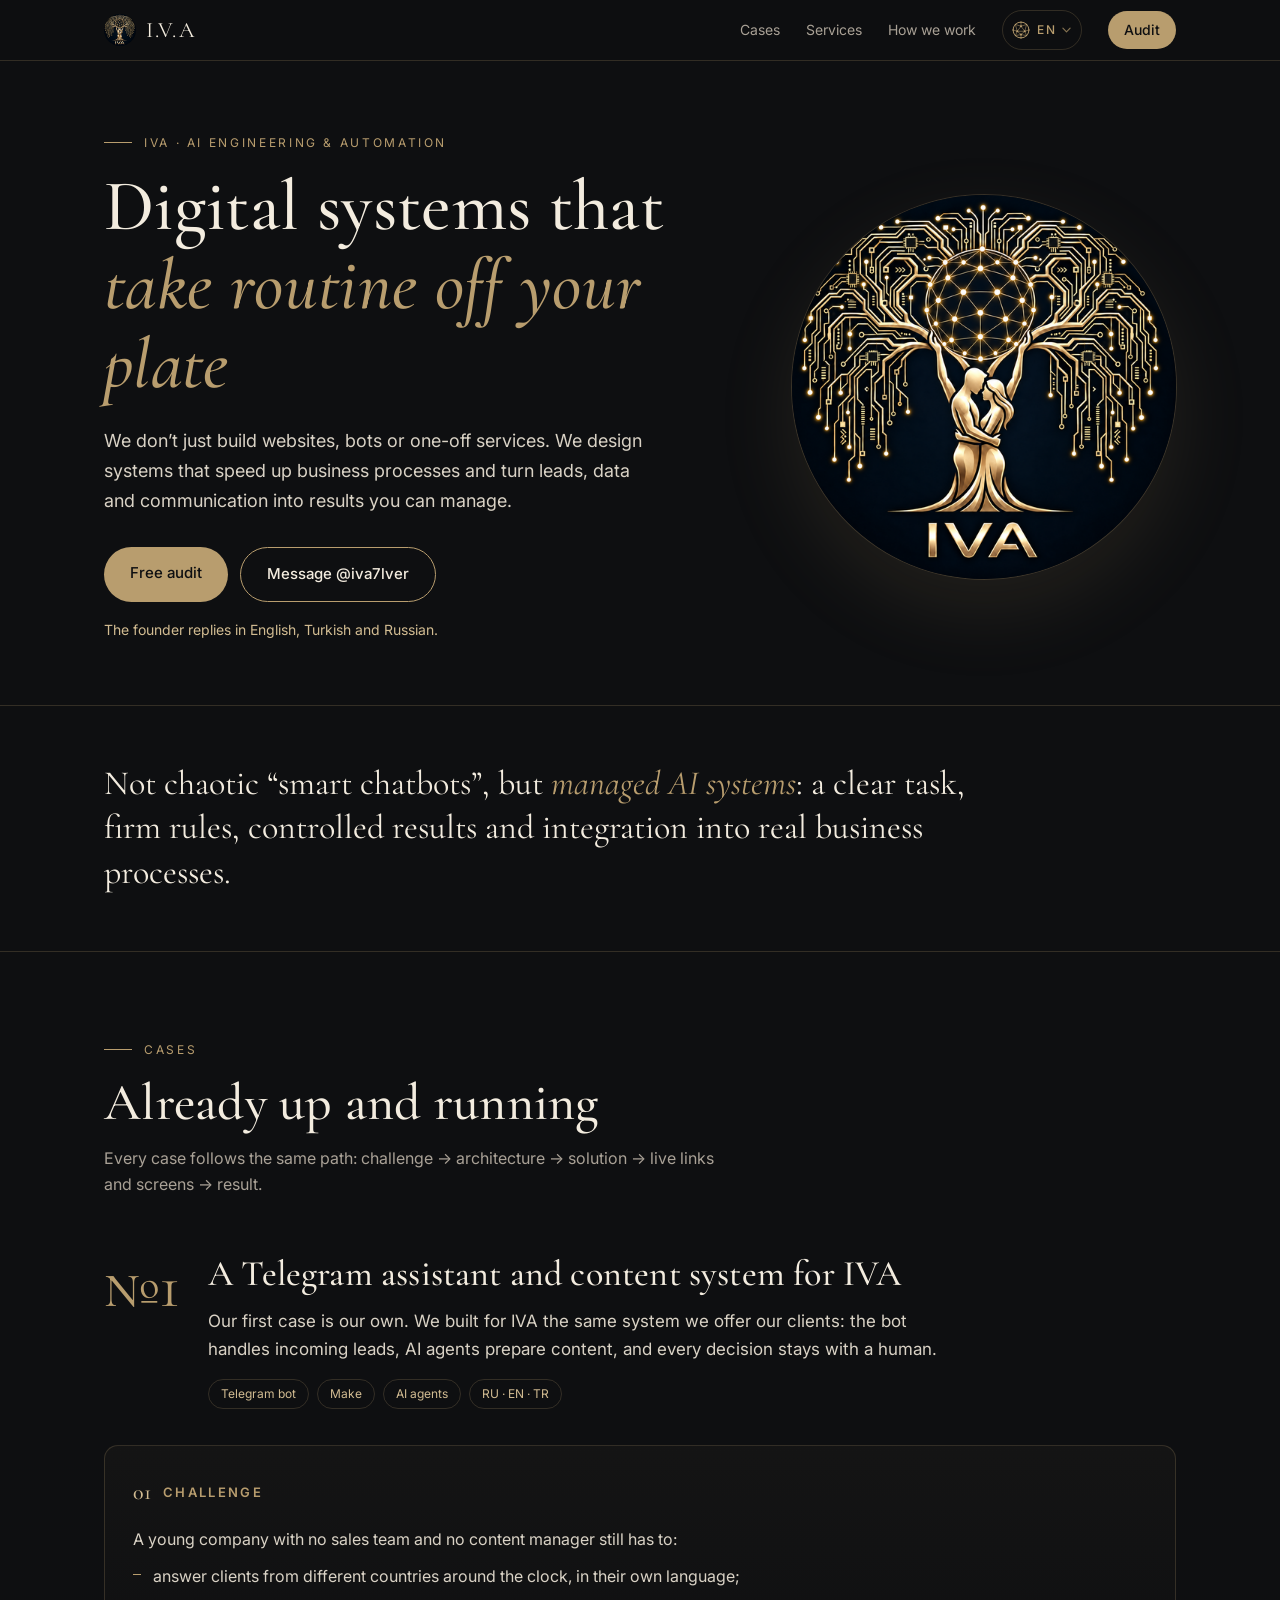
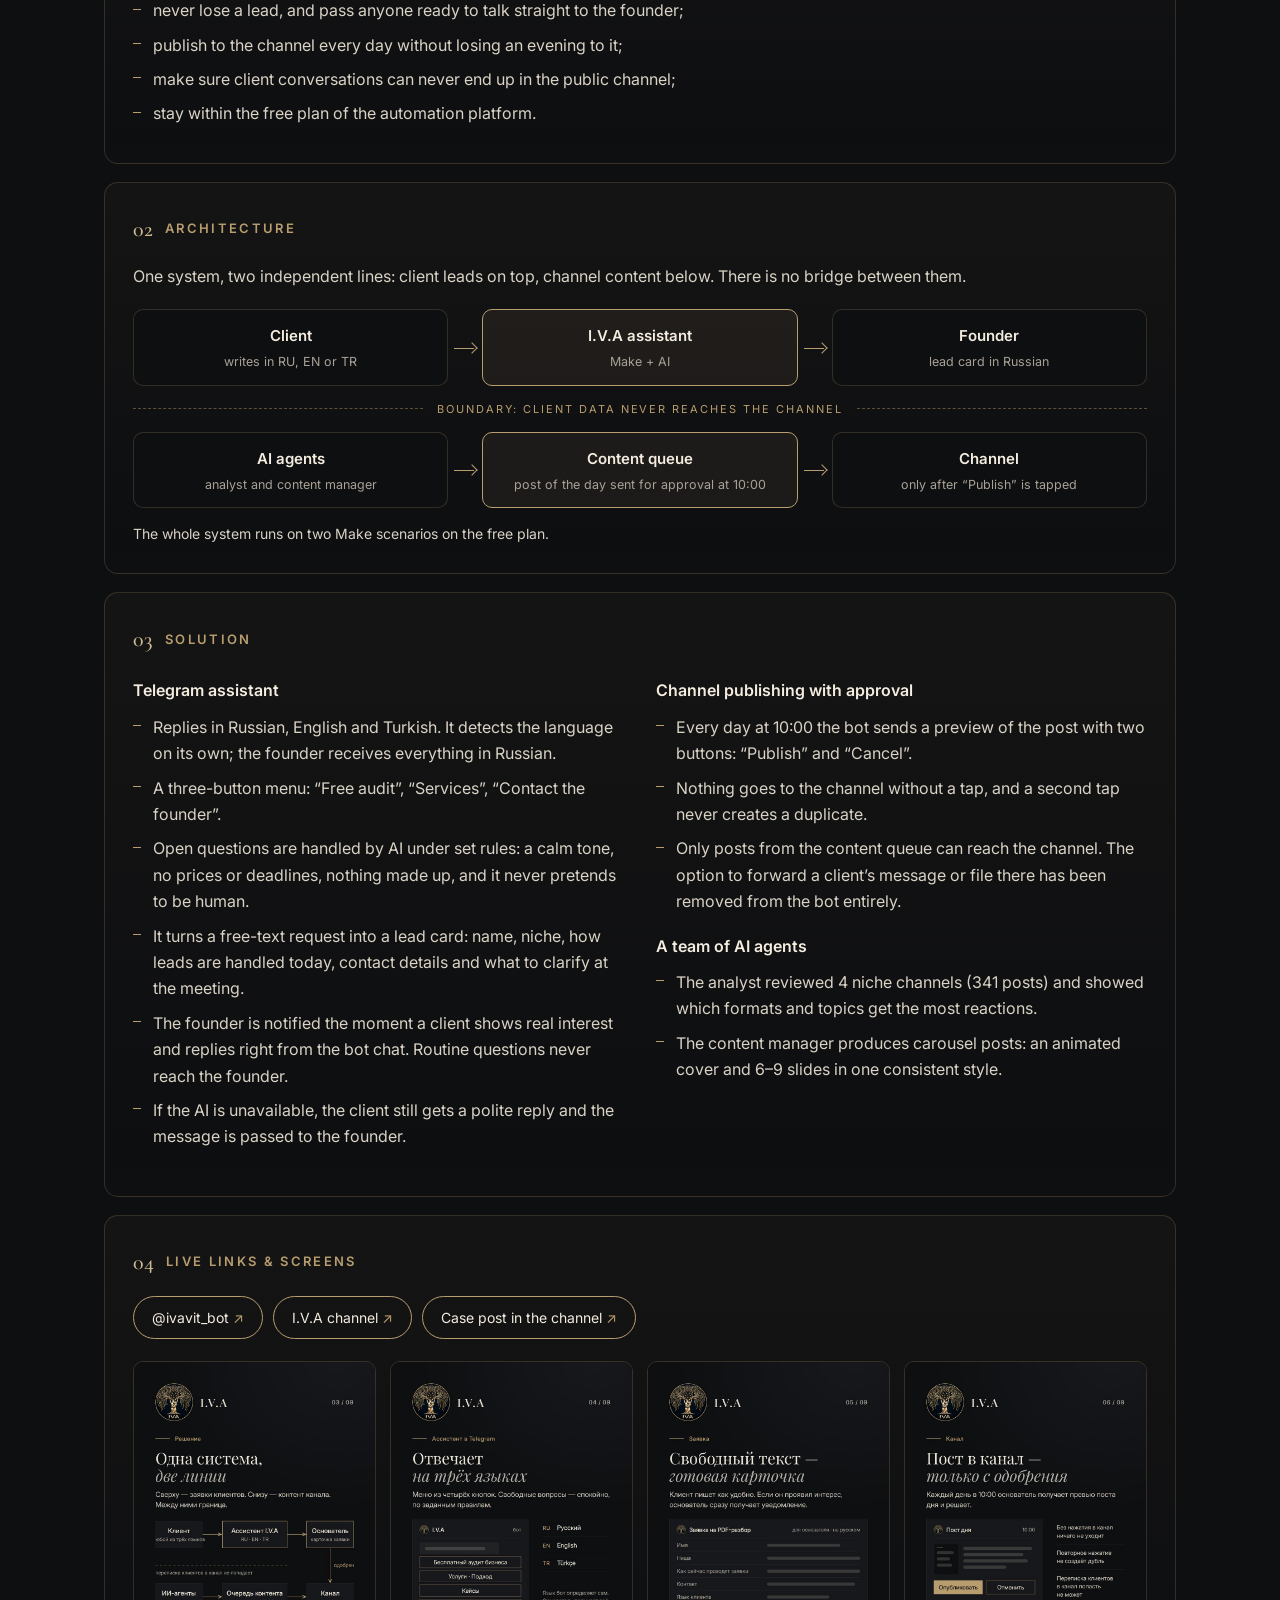
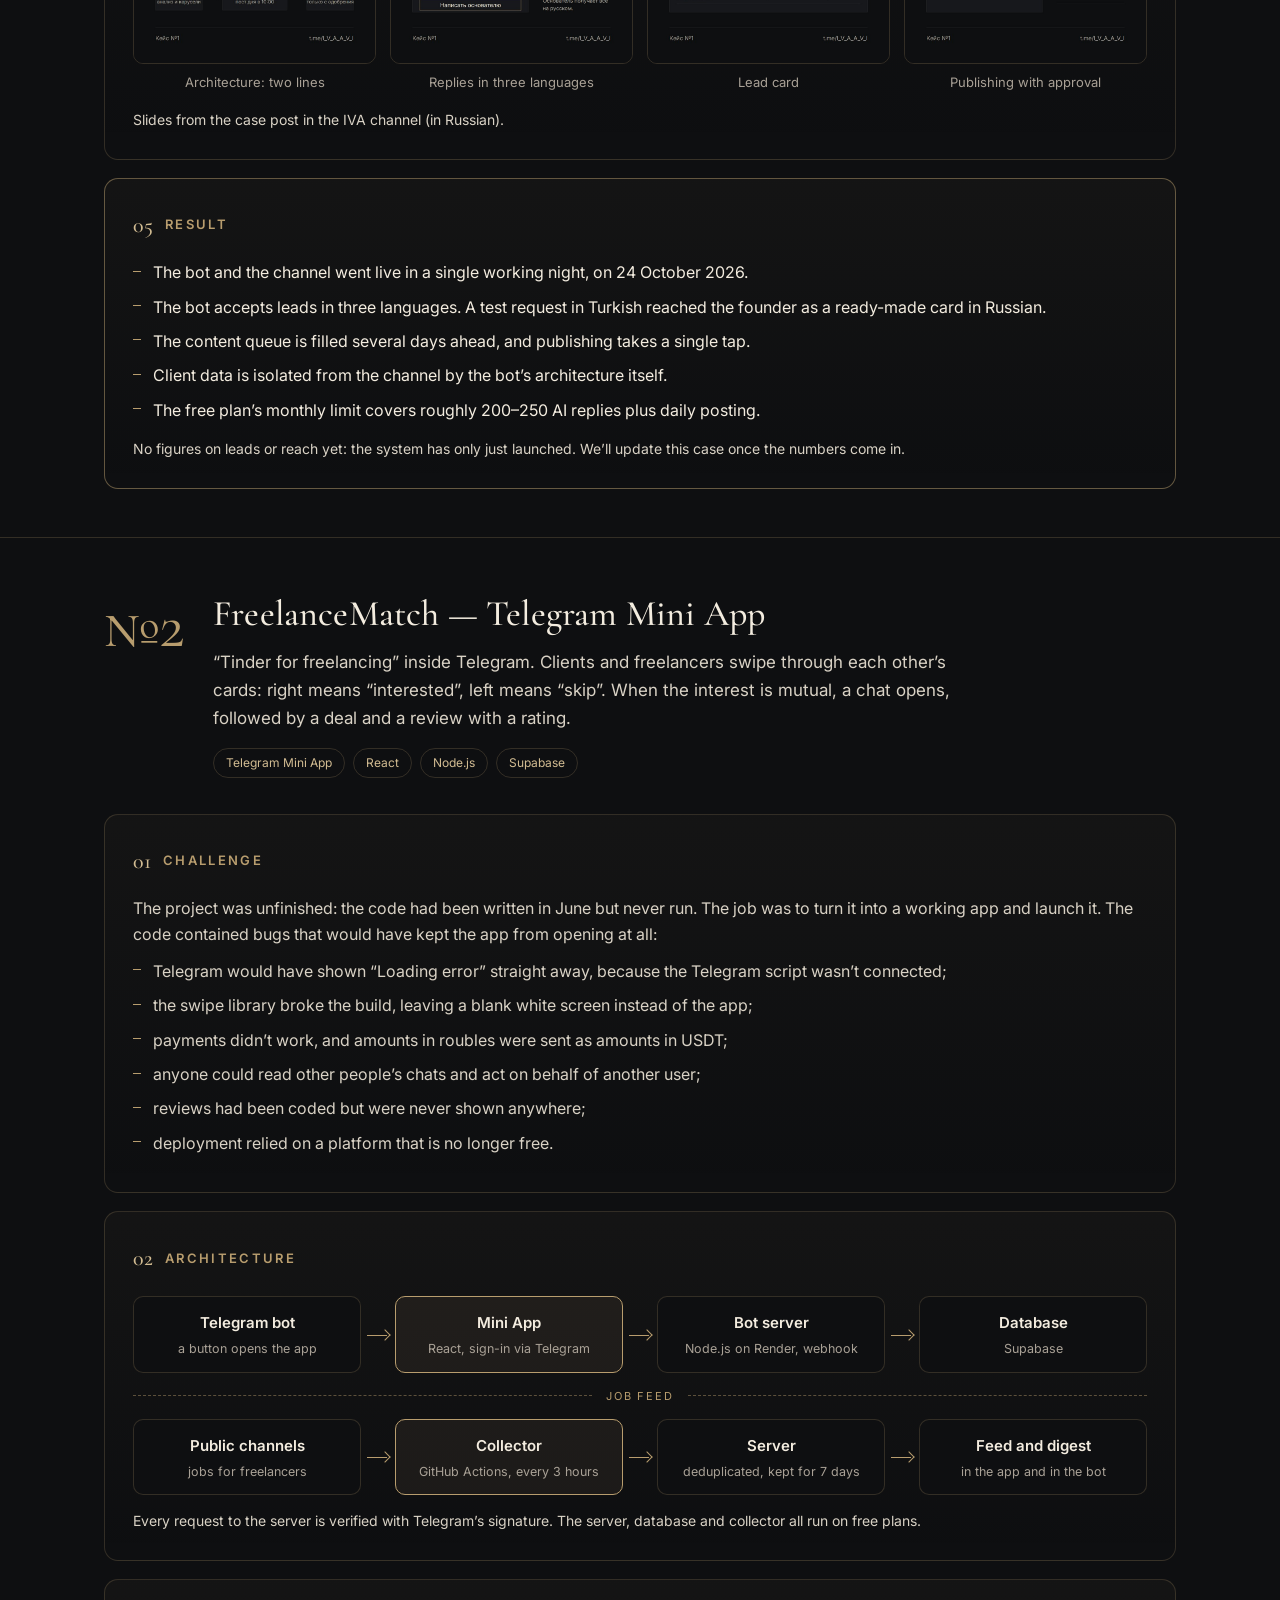
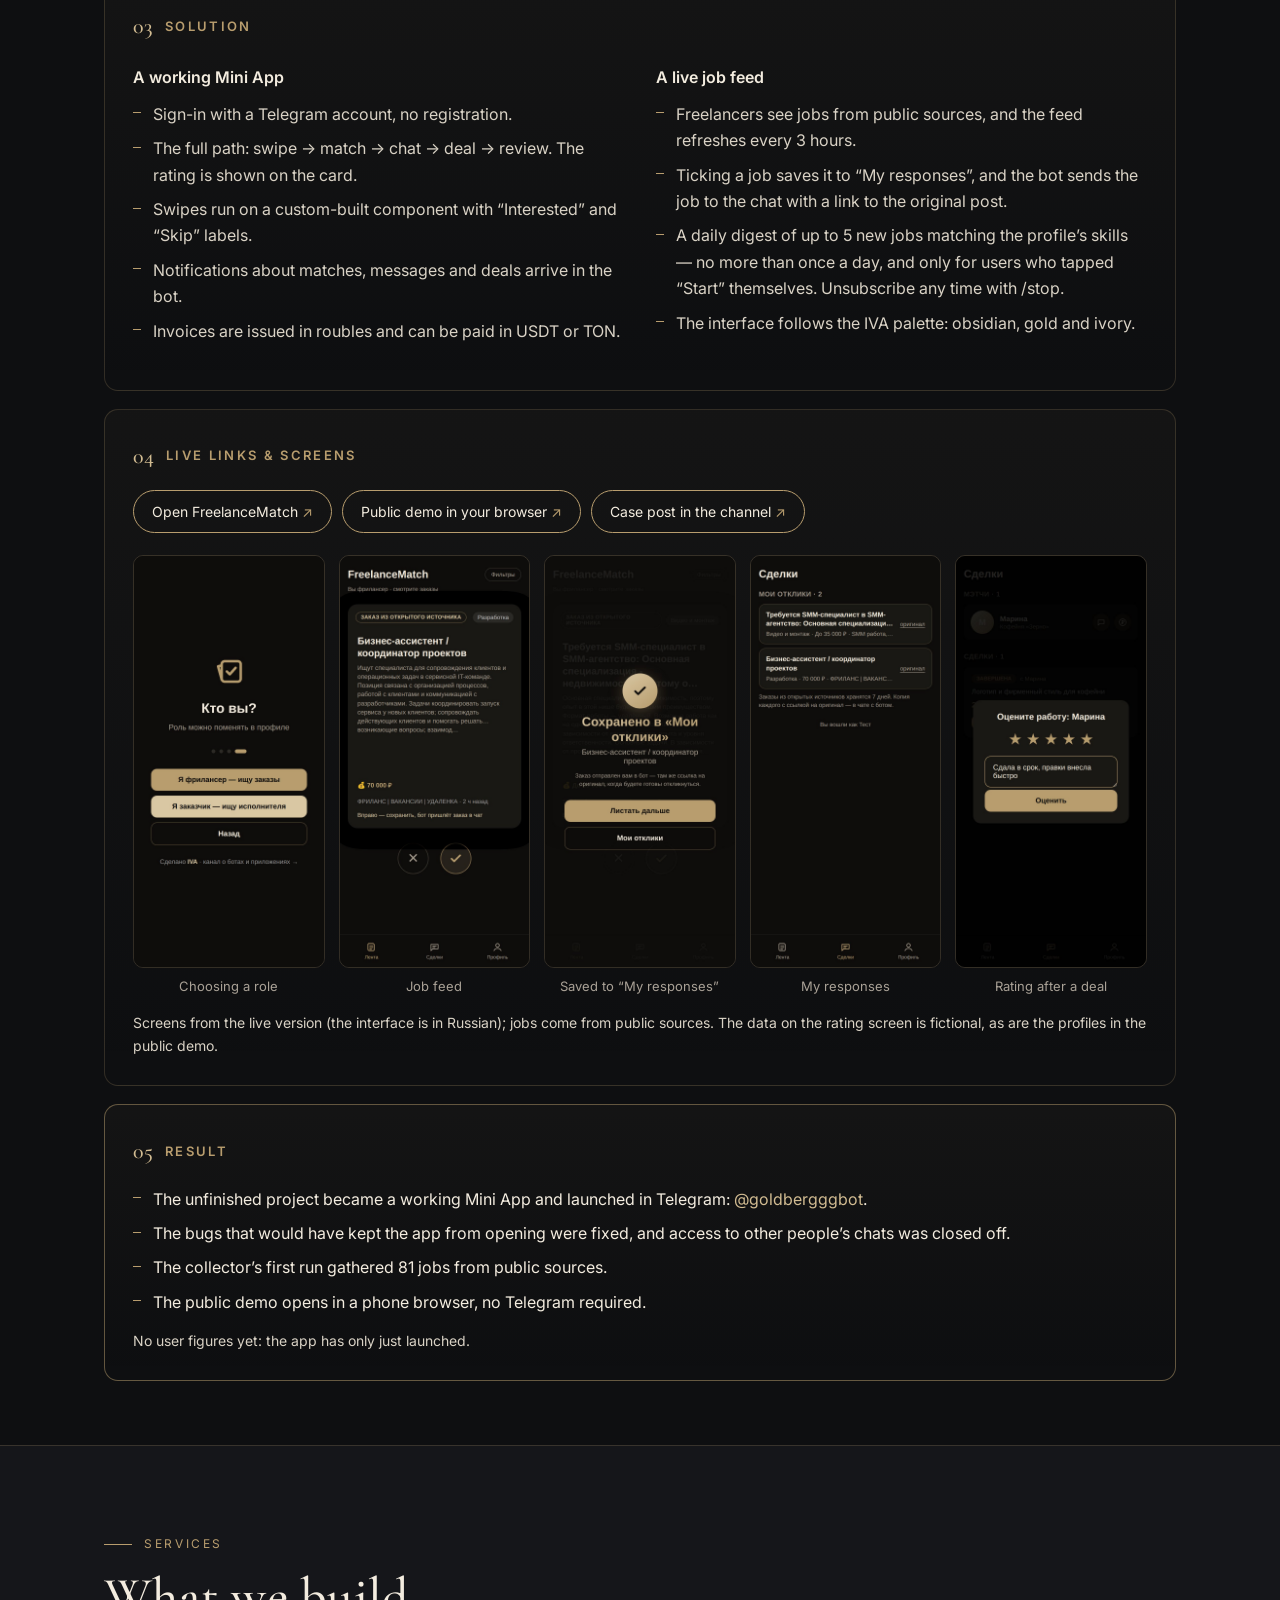
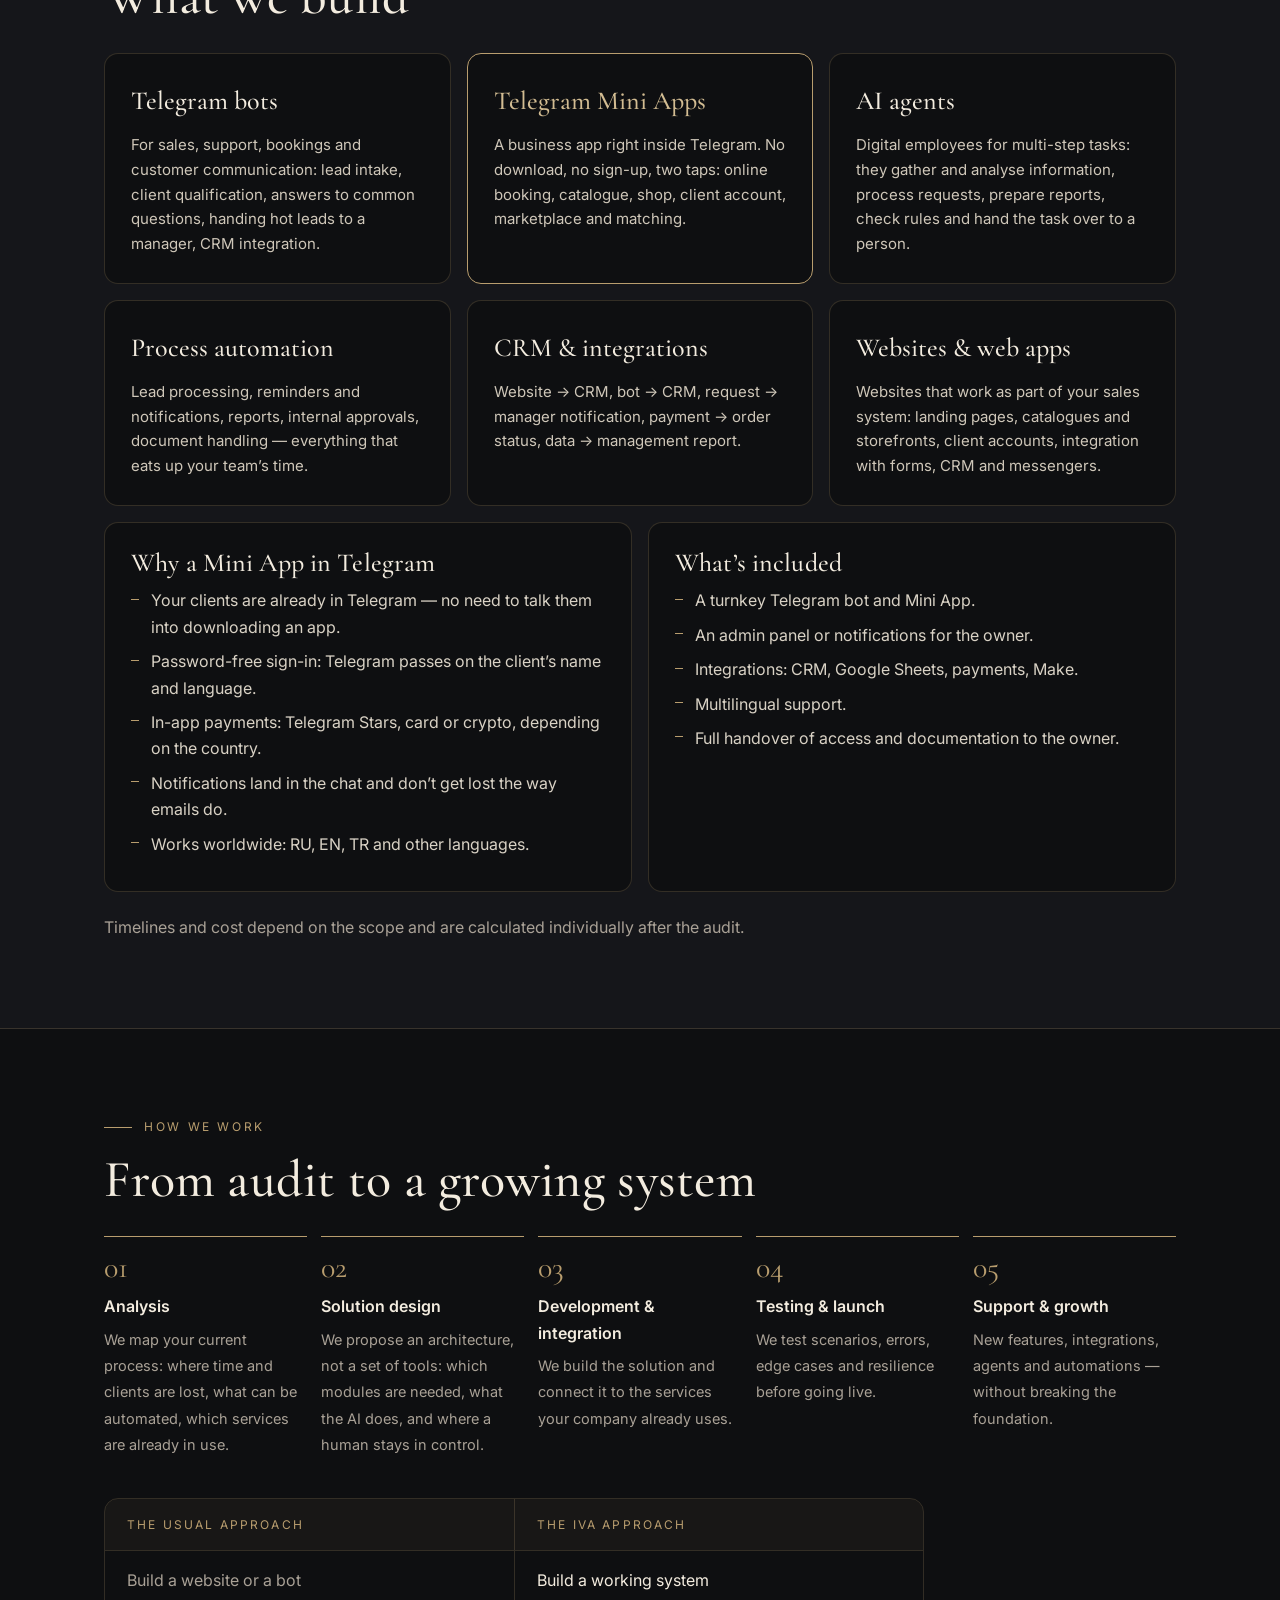
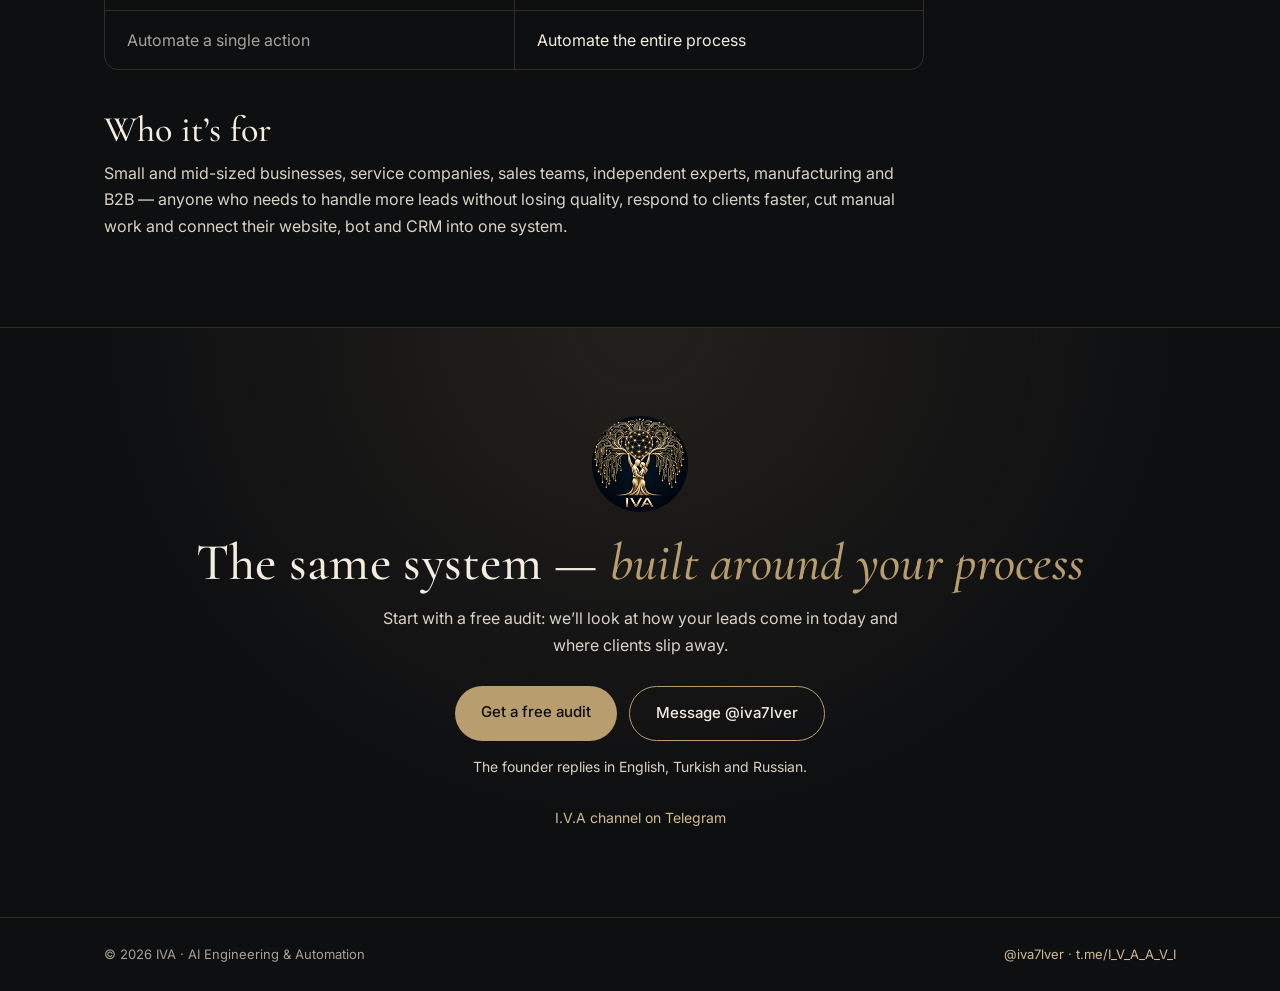
==== commit 1e676313: "Language switcher: globe button with dropdown menu" ====
--- a/index.html
+++ b/index.html
@@ -37,8 +37,28 @@
       <a href="#cases" data-i18n="nav_cases">Кейсы</a>
       <a href="#services" data-i18n="nav_services">Услуги</a>
       <a href="#process" data-i18n="nav_process">Как работаем</a>
-      <div class="lang" role="group" aria-label="Language">
-        <button type="button" data-lang="ru">RU</button><span>·</span><button type="button" data-lang="en">EN</button><span>·</span><button type="button" data-lang="tr">TR</button>
+      <div class="lang">
+        <button type="button" class="lang__btn" aria-haspopup="true" aria-expanded="false" aria-controls="lang-menu" aria-label="Язык · Language · Dil">
+          <svg class="lang__globe" viewBox="0 0 24 24" width="20" height="20" aria-hidden="true">
+            <circle cx="12" cy="12" r="9.5" fill="none" stroke="currentColor" stroke-width="1.1"/>
+            <g fill="none" stroke="currentColor" stroke-width=".8" stroke-linejoin="round" opacity=".8">
+              <path d="M12 2.5 12 7.5M5.3 5.3 12 7.5 18.7 5.3M12 7.5 7.5 13.5 16.5 13.5Z"/>
+              <path d="M5.3 5.3 7.5 13.5 2.5 12M7.5 13.5 5.3 18.7M18.7 5.3 16.5 13.5 21.5 12M16.5 13.5 18.7 18.7"/>
+              <path d="M7.5 13.5 12 17.5 16.5 13.5M5.3 18.7 12 17.5 18.7 18.7M12 17.5 12 21.5"/>
+            </g>
+            <g fill="currentColor">
+              <circle cx="12" cy="7.5" r="1.25"/><circle cx="7.5" cy="13.5" r="1.25"/><circle cx="16.5" cy="13.5" r="1.25"/><circle cx="12" cy="17.5" r="1.25"/>
+              <circle cx="12" cy="2.5" r=".8"/><circle cx="5.3" cy="5.3" r=".8"/><circle cx="18.7" cy="5.3" r=".8"/><circle cx="2.5" cy="12" r=".8"/><circle cx="21.5" cy="12" r=".8"/><circle cx="5.3" cy="18.7" r=".8"/><circle cx="18.7" cy="18.7" r=".8"/><circle cx="12" cy="21.5" r=".8"/>
+            </g>
+          </svg>
+          <span class="lang__cur">RU</span>
+          <svg class="lang__chev" viewBox="0 0 10 6" width="9" height="6" aria-hidden="true"><path d="M1 1l4 4 4-4" fill="none" stroke="currentColor" stroke-width="1.3" stroke-linecap="round" stroke-linejoin="round"/></svg>
+        </button>
+        <ul class="lang__menu" id="lang-menu" role="menu" hidden>
+          <li role="none"><button type="button" role="menuitemradio" data-lang="ru" lang="ru"><span>Русский</span><svg class="lang__check" viewBox="0 0 16 16" width="16" height="16" aria-hidden="true"><path d="M3 8.5l3.2 3L13 4.5" fill="none" stroke="currentColor" stroke-width="1.6" stroke-linecap="round" stroke-linejoin="round"/></svg></button></li>
+          <li role="none"><button type="button" role="menuitemradio" data-lang="en" lang="en"><span>English</span><svg class="lang__check" viewBox="0 0 16 16" width="16" height="16" aria-hidden="true"><path d="M3 8.5l3.2 3L13 4.5" fill="none" stroke="currentColor" stroke-width="1.6" stroke-linecap="round" stroke-linejoin="round"/></svg></button></li>
+          <li role="none"><button type="button" role="menuitemradio" data-lang="tr" lang="tr"><span>Türkçe</span><svg class="lang__check" viewBox="0 0 16 16" width="16" height="16" aria-hidden="true"><path d="M3 8.5l3.2 3L13 4.5" fill="none" stroke="currentColor" stroke-width="1.6" stroke-linecap="round" stroke-linejoin="round"/></svg></button></li>
+        </ul>
       </div>
       <a class="nav__cta" href="https://t.me/ivavit_bot?start=audit" data-i18n="nav_audit">Аудит</a>
     </nav>
--- a/style.css
+++ b/style.css
@@ -175,17 +175,23 @@
 
 /* language switcher */
 .i18n-wait body{visibility:hidden}
-.lang{display:flex;align-items:center;gap:2px;font-size:12px;letter-spacing:.12em;border:1px solid var(--line);border-radius:999px;padding:3px 8px}
-.lang span{color:rgba(184,157,110,.45);font-size:11px}
-.lang button{background:none;border:0;cursor:pointer;font:inherit;letter-spacing:inherit;color:var(--muted);padding:3px 5px;border-radius:999px;transition:color .2s}
-.lang button:hover{color:var(--gold2)}
-.lang button.is-on{color:var(--gold);font-weight:600}
-.lang button:focus-visible{outline:1px solid var(--gold);outline-offset:1px}
+.lang{position:relative}
+.lang__btn{display:flex;align-items:center;gap:6px;min-height:40px;padding:0 10px 0 8px;background:none;border:1px solid var(--line);border-radius:999px;color:var(--gold);font:500 12px/1 var(--sans);letter-spacing:.12em;cursor:pointer;-webkit-tap-highlight-color:transparent;transition:border-color .2s,background .2s}
+.lang__btn:hover,.lang__btn[aria-expanded="true"]{border-color:rgba(184,157,110,.55);background:rgba(184,157,110,.08)}
+.lang__btn:focus-visible{outline:1px solid var(--gold);outline-offset:2px}
+.lang__globe{display:block;flex:none}
+.lang__chev{opacity:.7;transition:transform .2s}
+.lang__btn[aria-expanded="true"] .lang__chev{transform:rotate(180deg)}
+.lang__menu{position:absolute;right:0;top:calc(100% + 8px);z-index:20;list-style:none;margin:0;padding:6px;min-width:176px;background:#15161A;border:1px solid var(--line);border-radius:14px;box-shadow:0 18px 40px rgba(0,0,0,.55)}
+.lang__menu[hidden]{display:none}
+.lang__menu button{display:flex;align-items:center;justify-content:space-between;gap:16px;width:100%;min-height:44px;padding:0 12px 0 14px;background:none;border:0;border-radius:10px;color:var(--ivory);font:400 15px/1 var(--sans);text-align:left;cursor:pointer;-webkit-tap-highlight-color:transparent}
+.lang__menu button:hover,.lang__menu button:focus-visible{background:rgba(184,157,110,.1);outline:none}
+.lang__menu button[aria-checked="true"]{color:var(--gold)}
+.lang__check{flex:none;color:var(--gold);visibility:hidden}
+.lang__menu button[aria-checked="true"] .lang__check{visibility:visible}
 .langnote{margin-top:16px;font-size:14px;color:var(--gold2)}
 .langnote[hidden]{display:none}
 .langnote--center{margin:-12px auto 0}
 @media (max-width:760px){
   .nav__links{gap:10px}
-  .lang{padding:2px 6px}
-  .lang button{padding:3px 4px}
 }
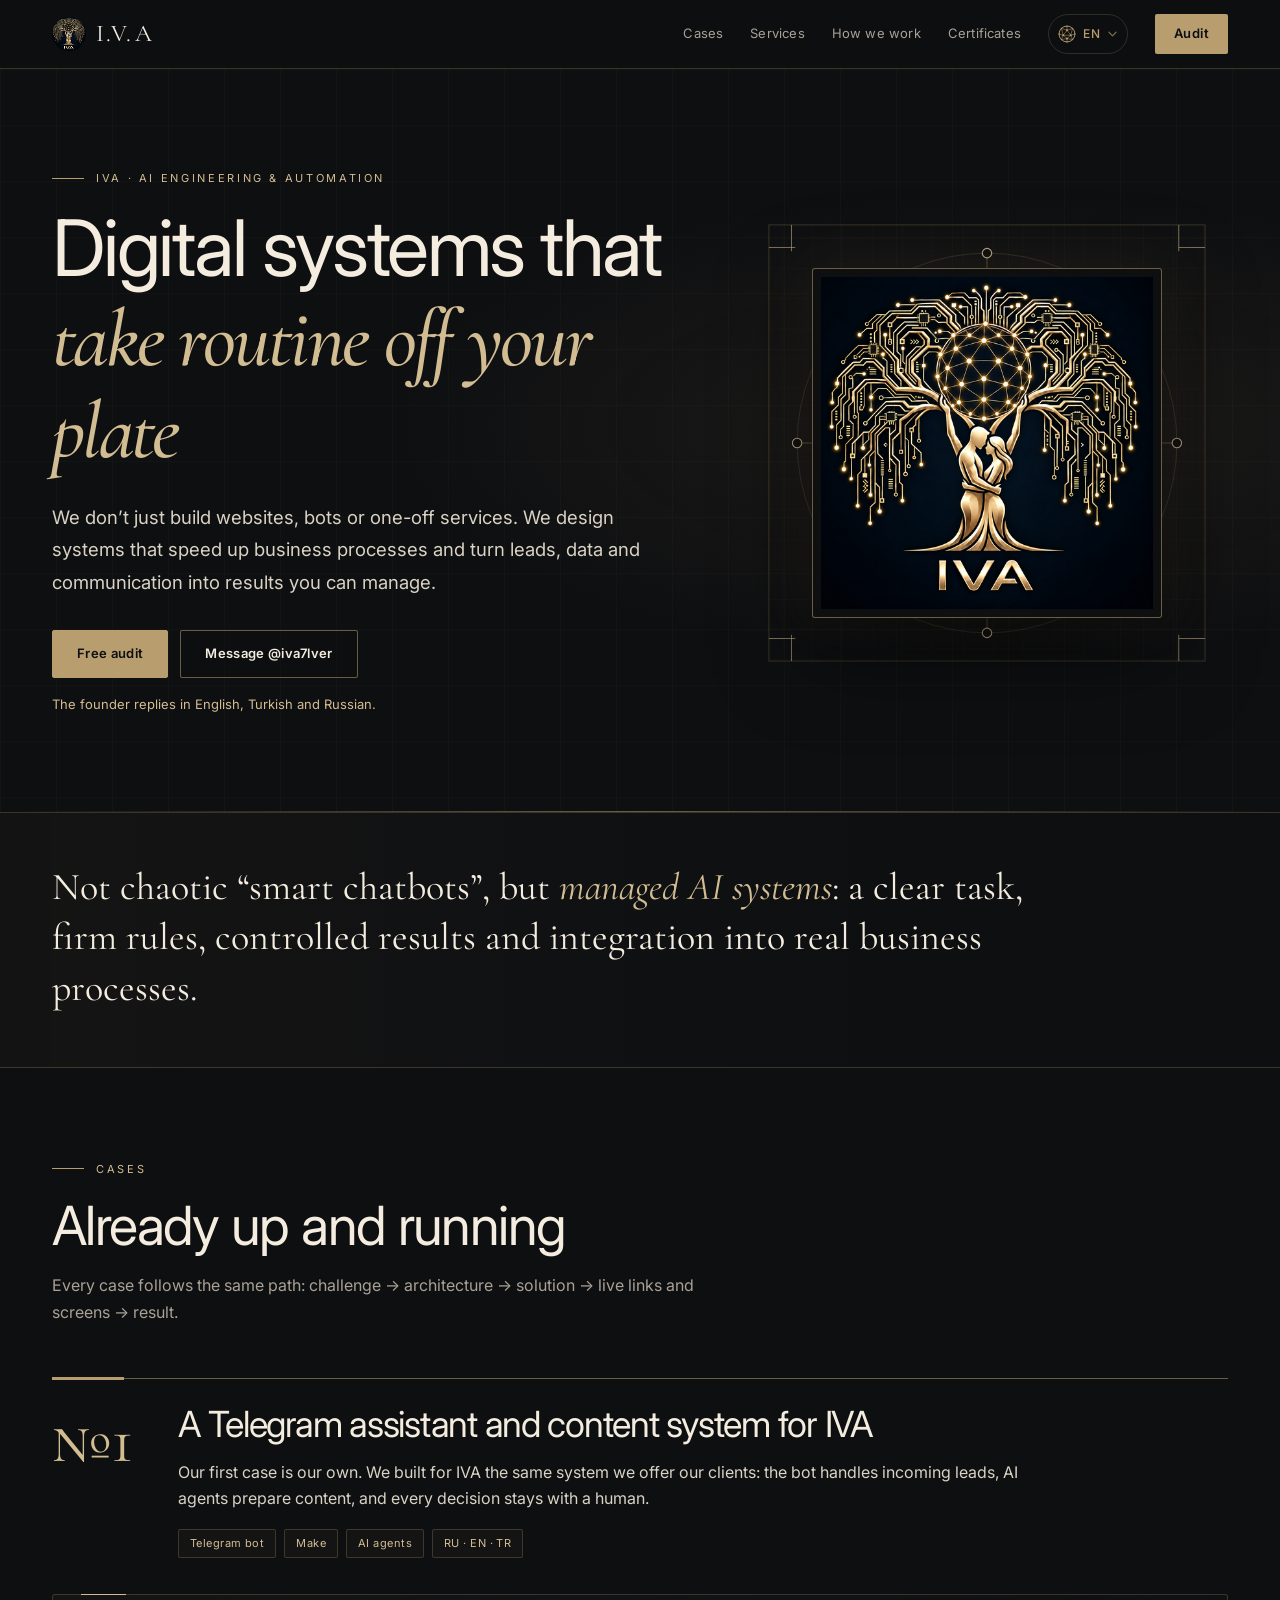
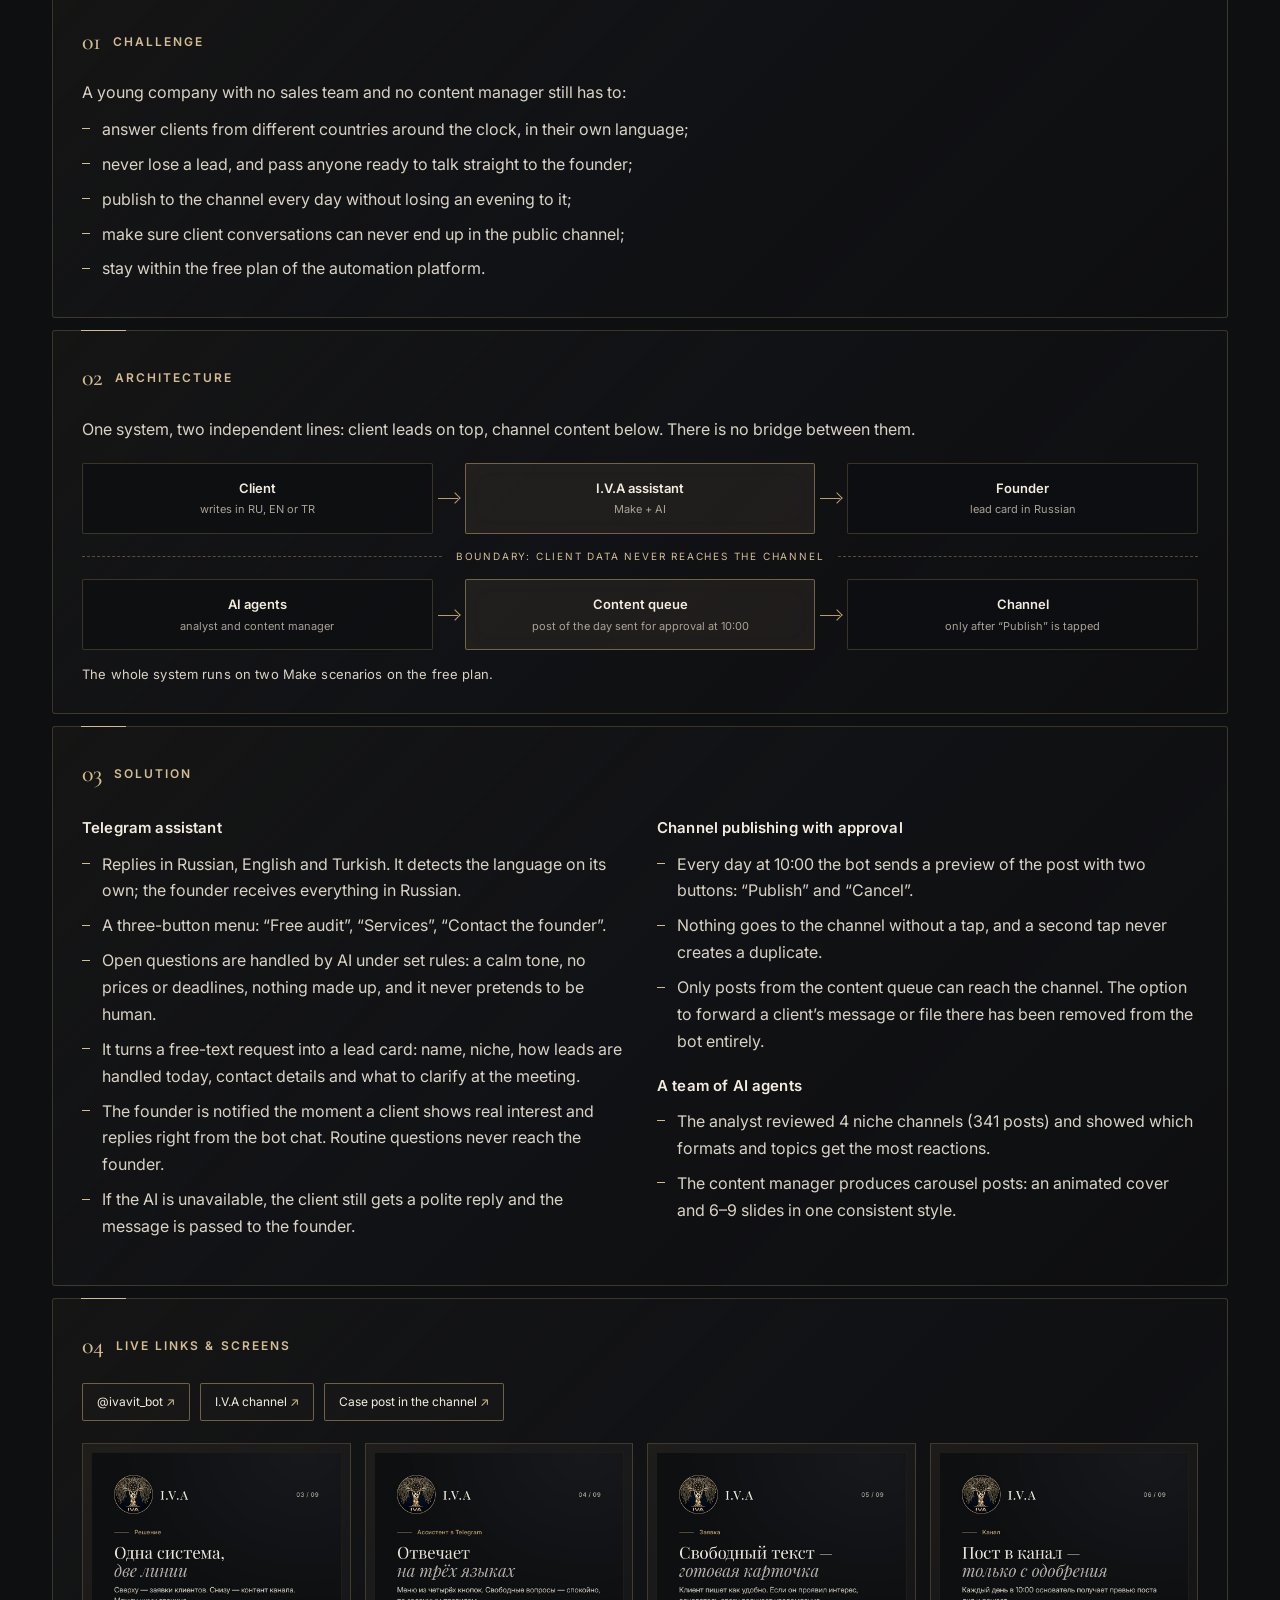
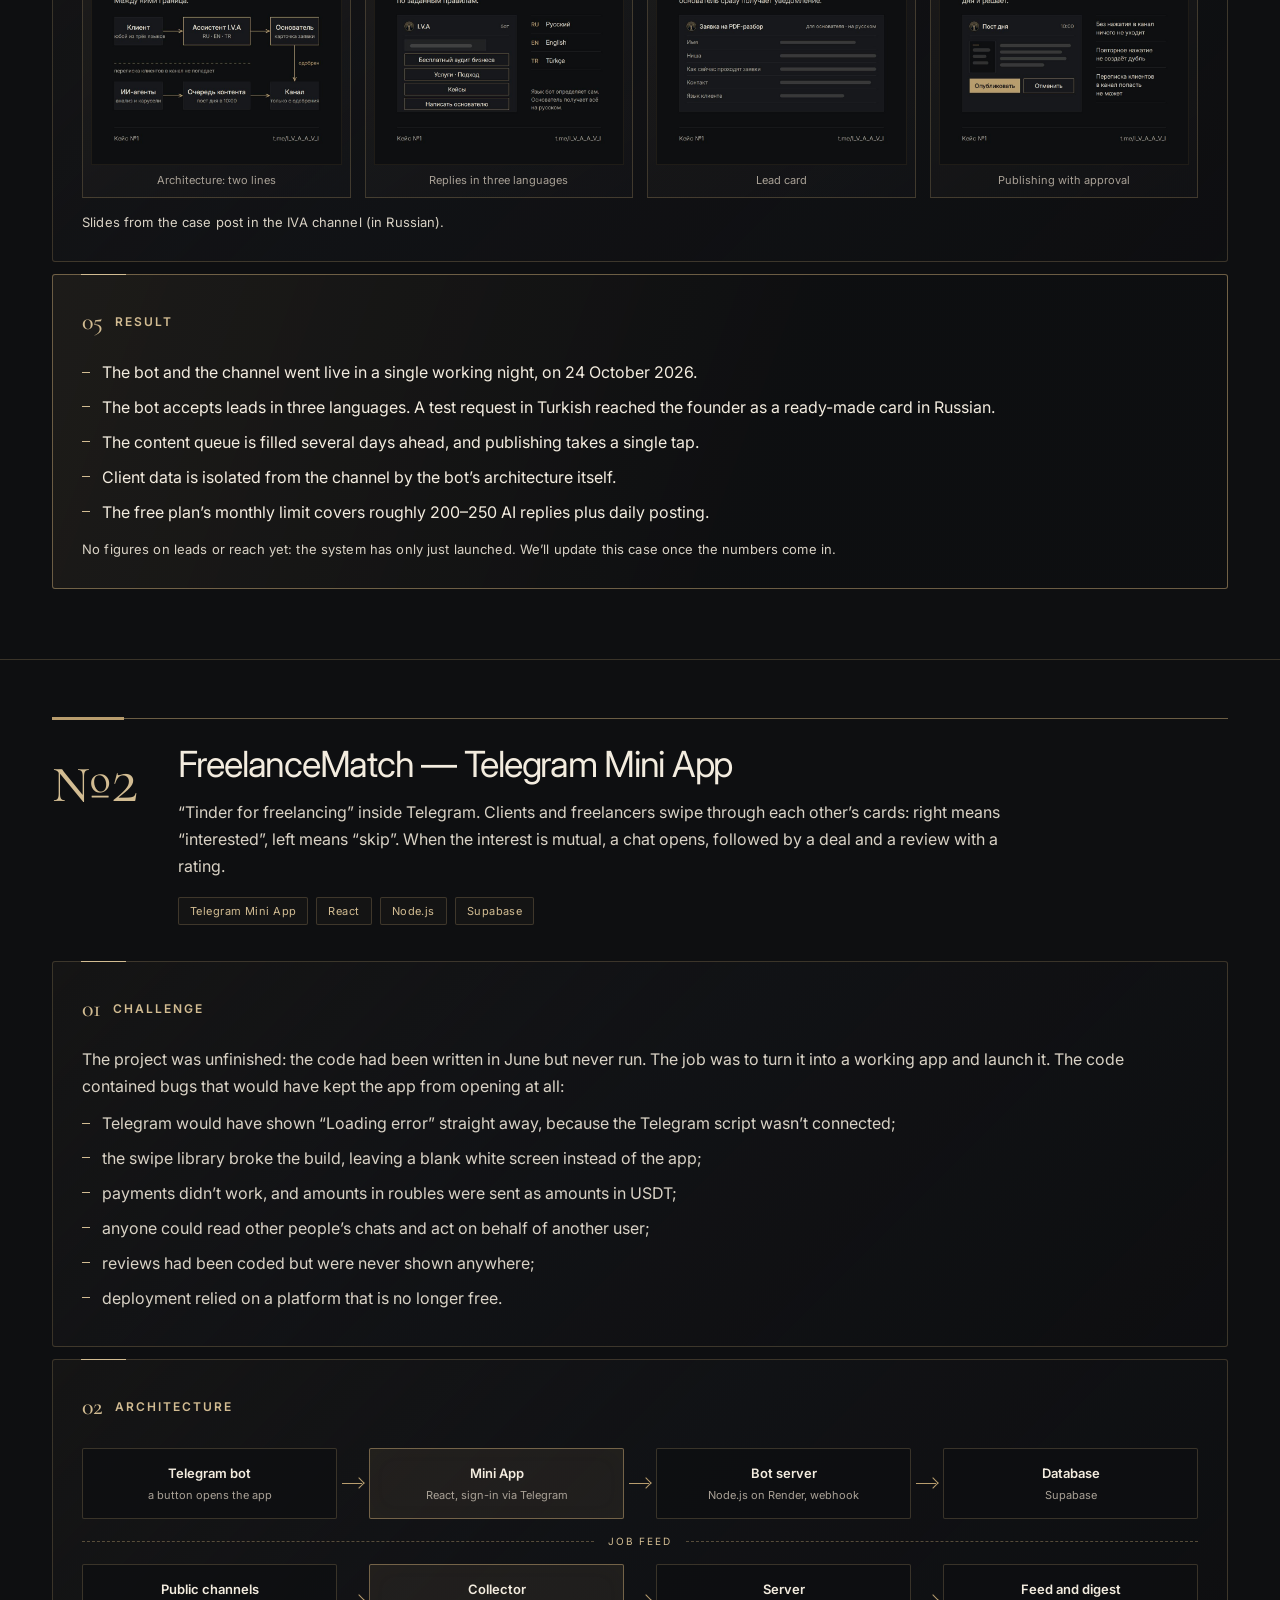
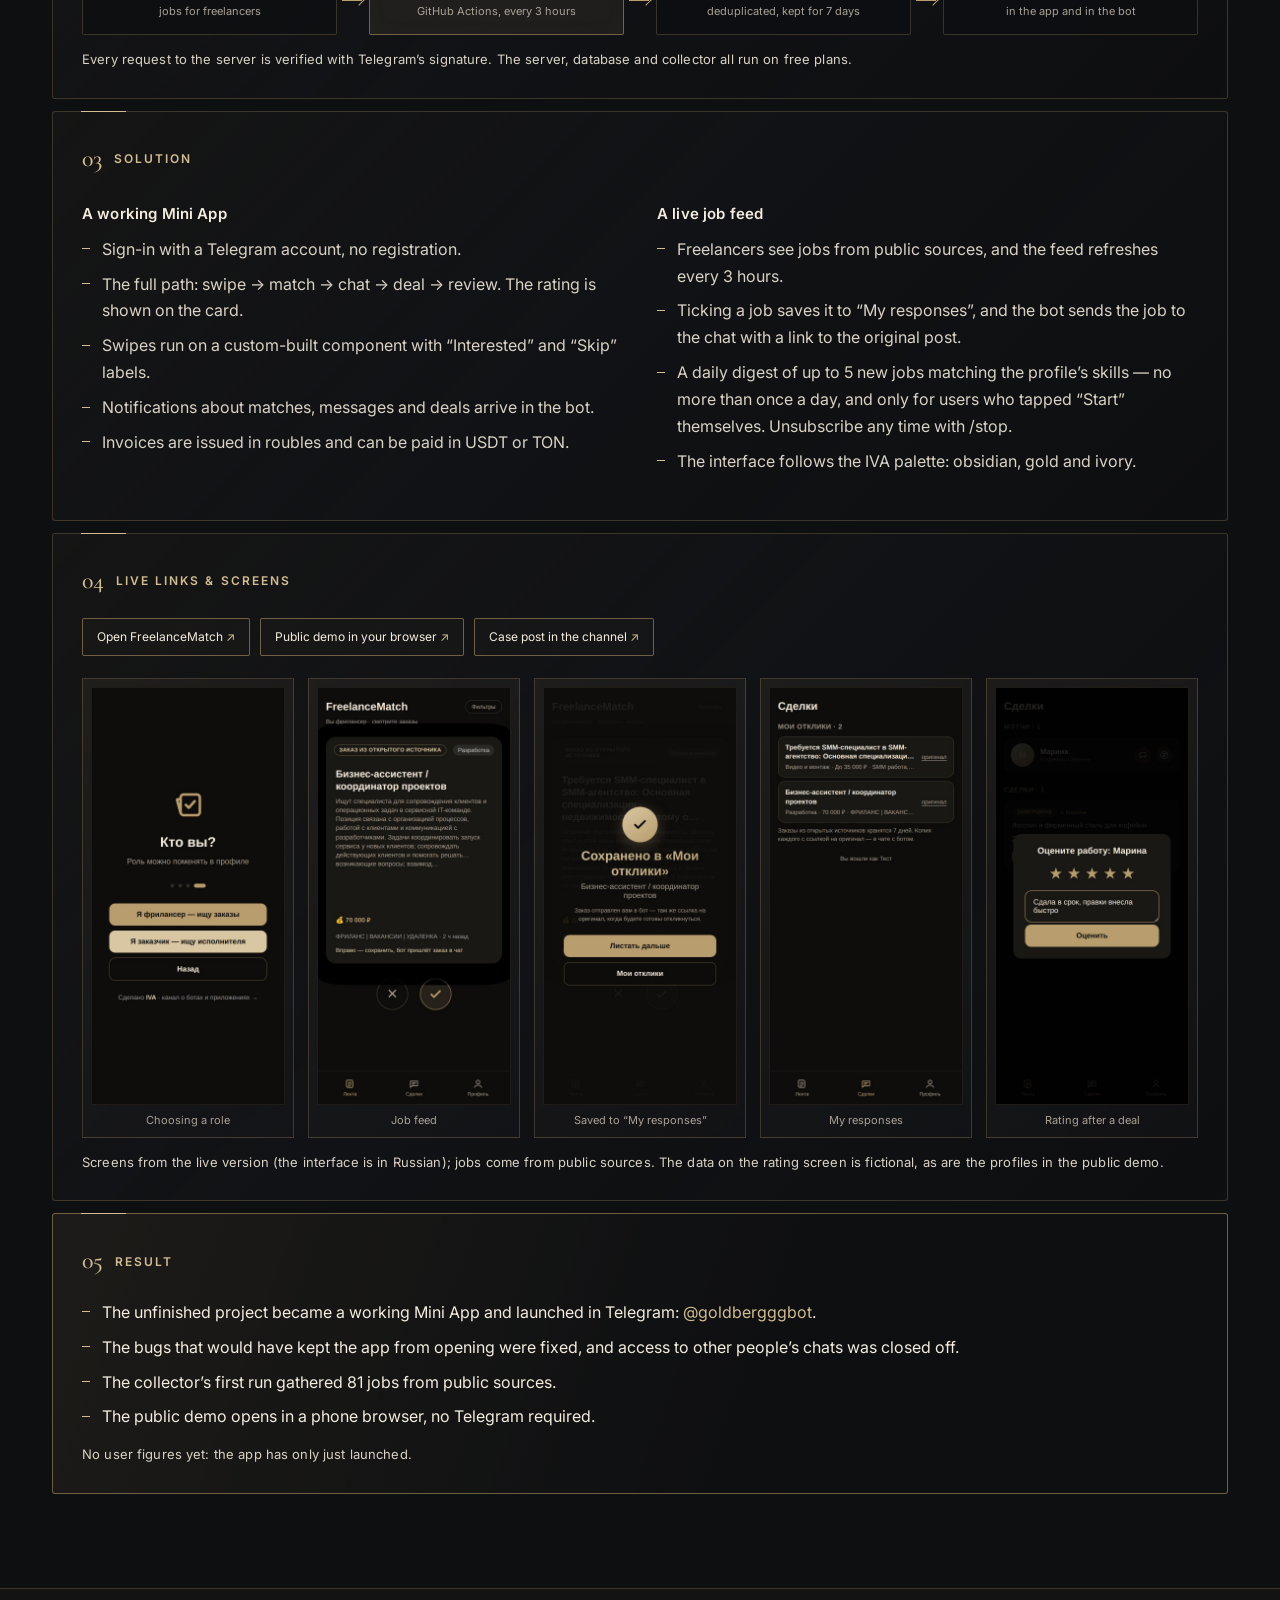
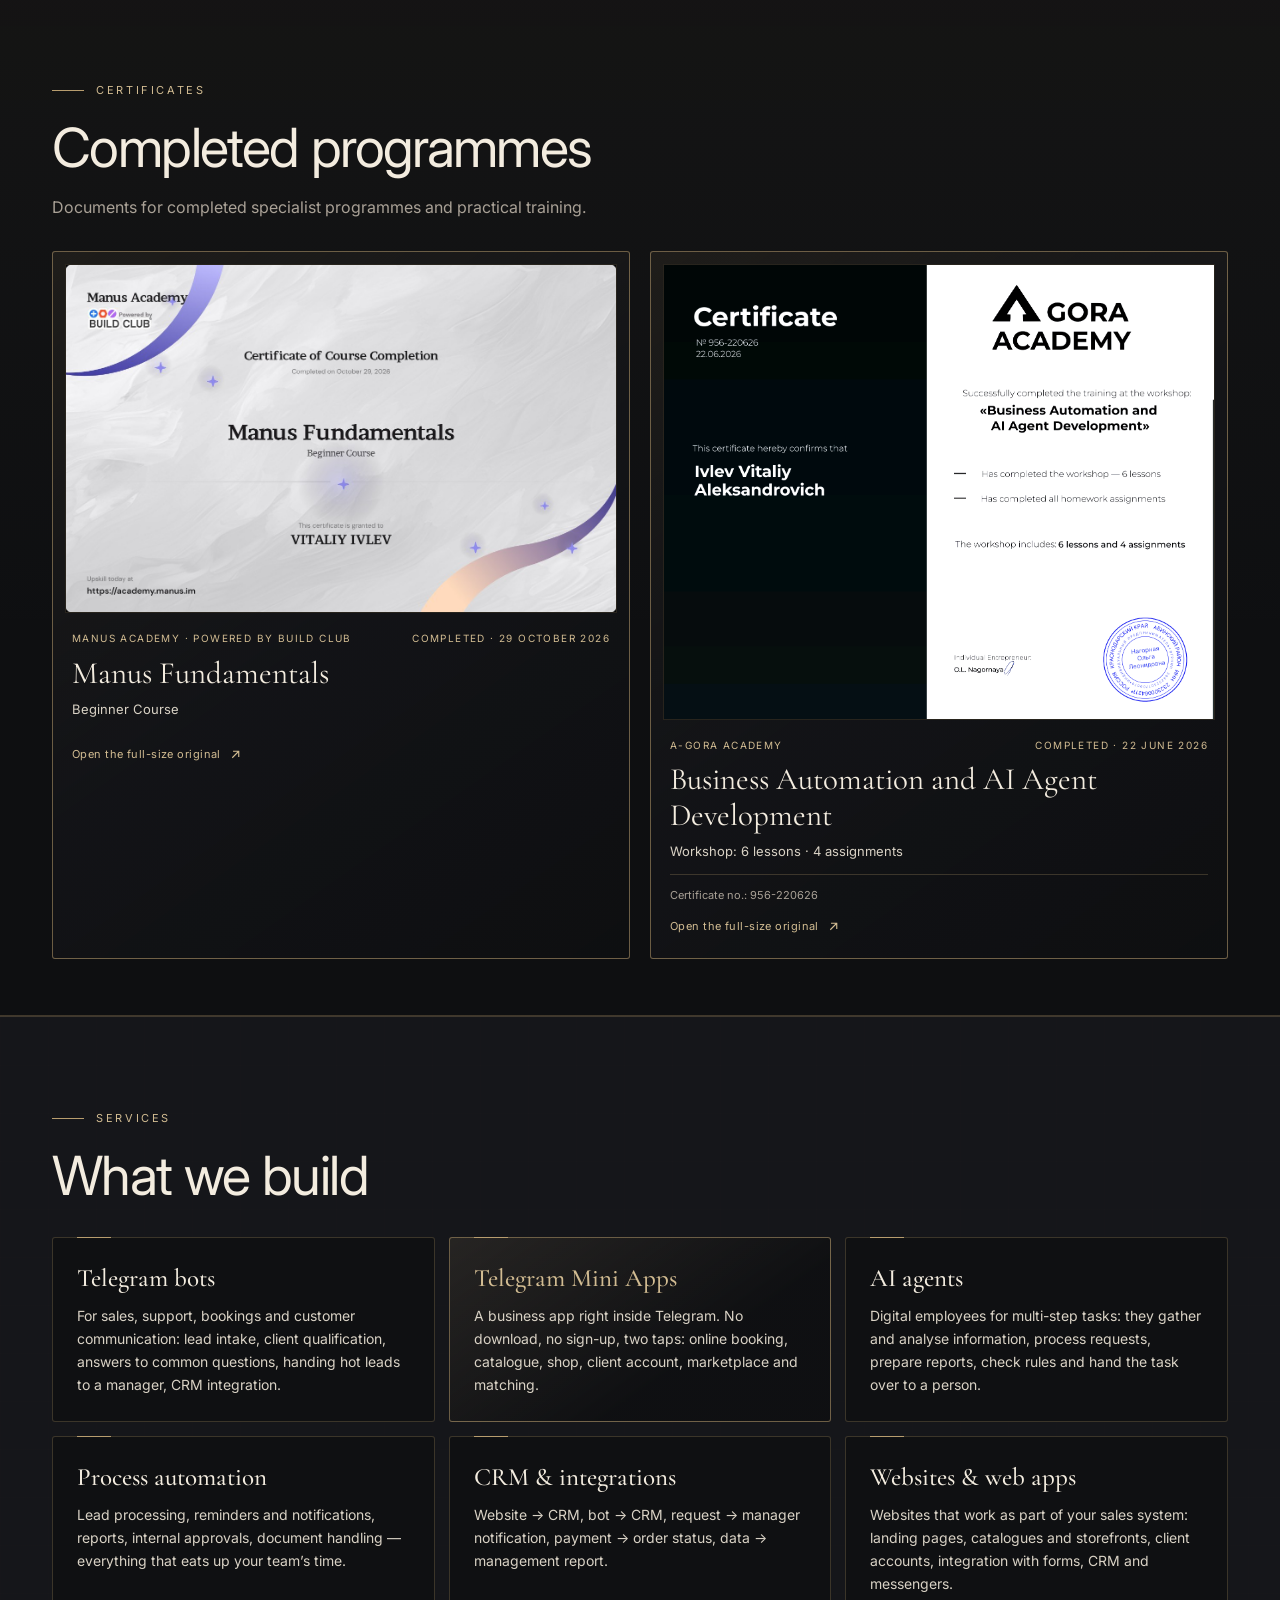
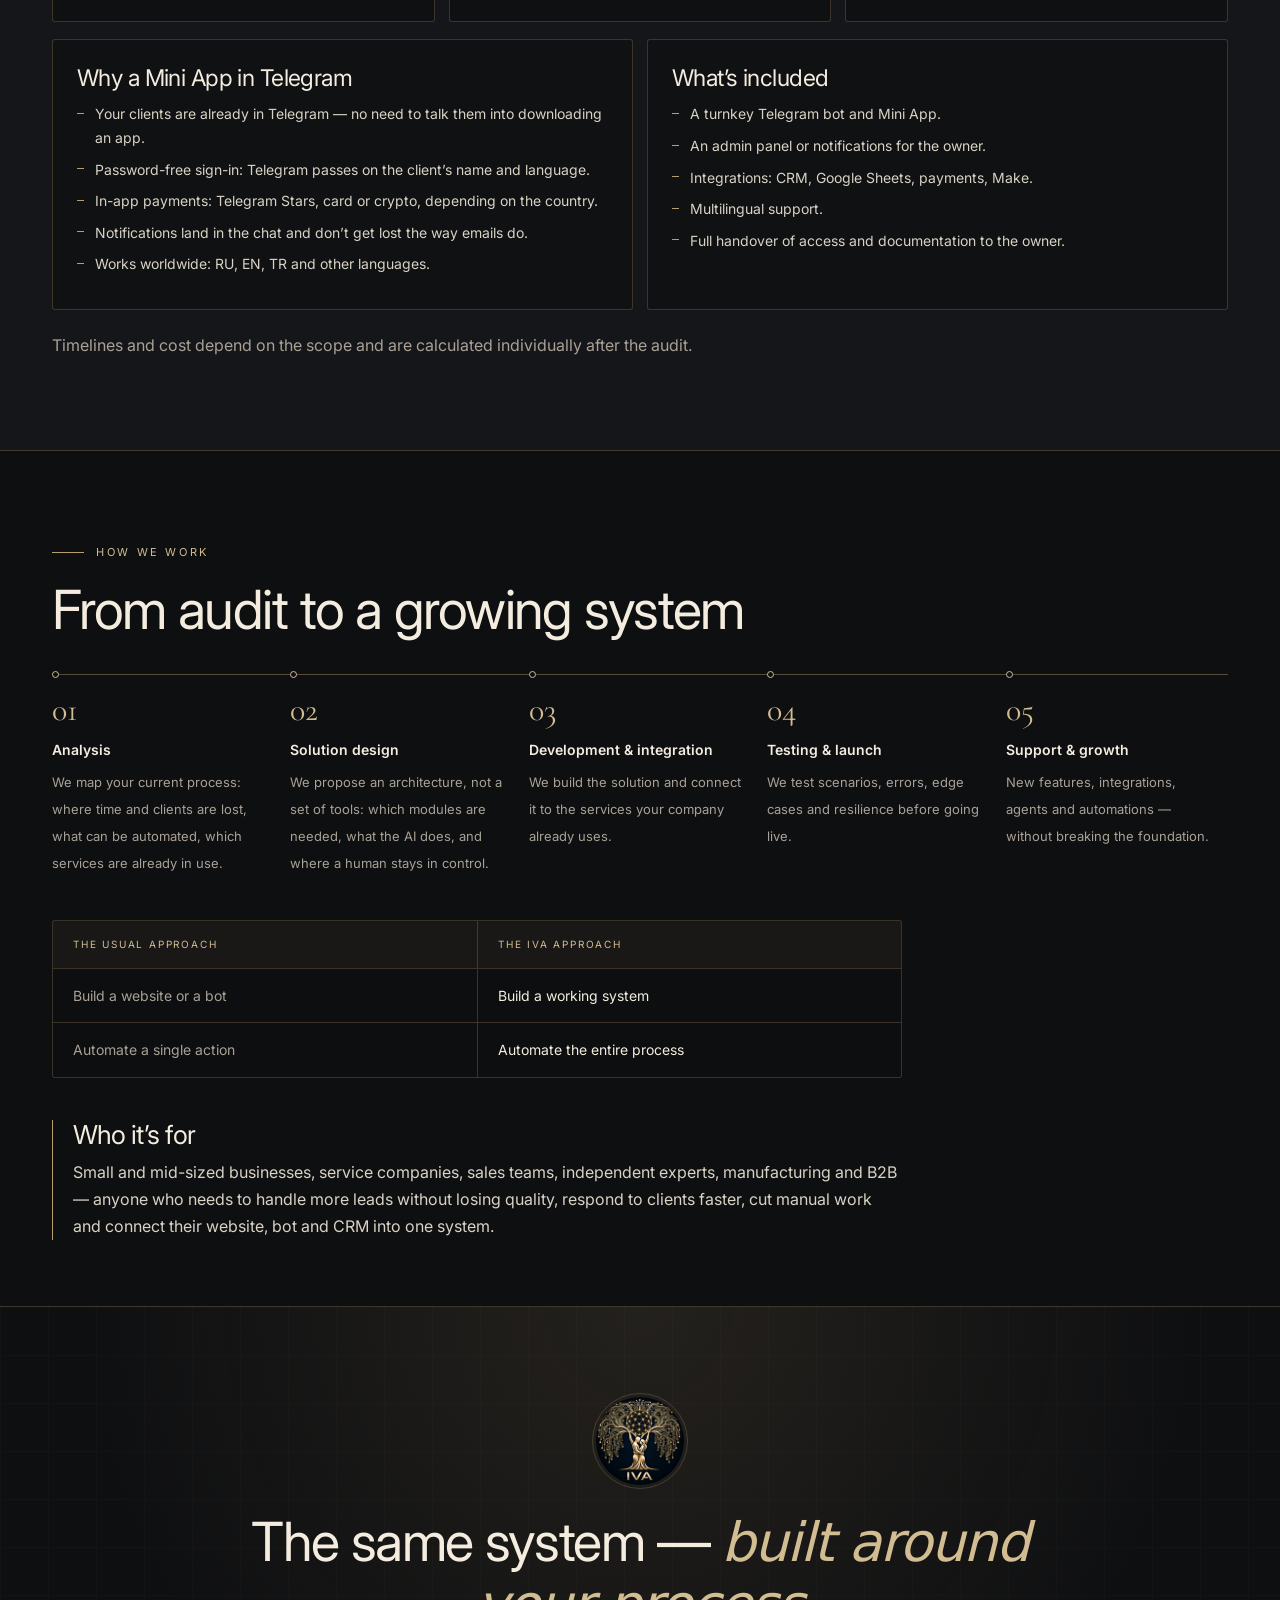
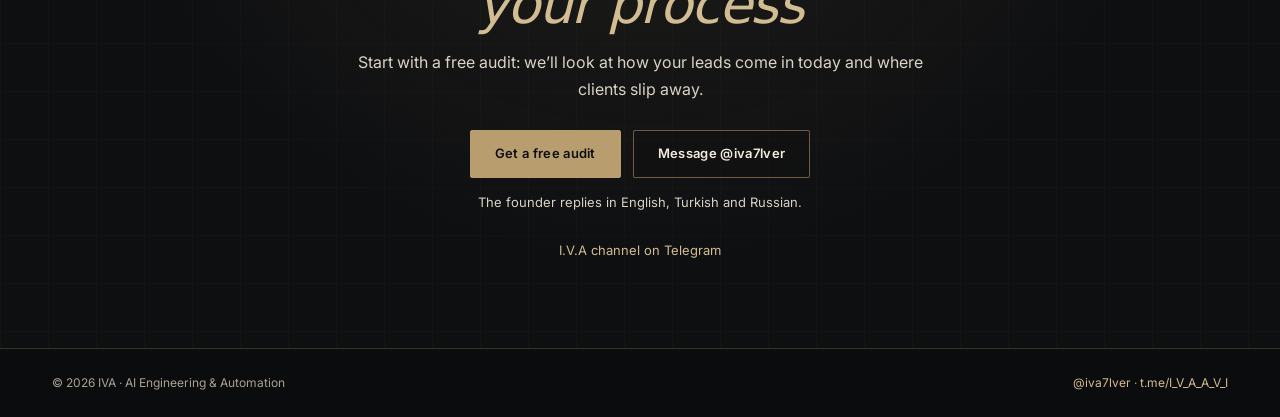
==== commit 8197d83f: "Publish reviewed portfolio preview" ====
--- a/index.html
+++ b/index.html
@@ -37,6 +37,7 @@
       <a href="#cases" data-i18n="nav_cases">Кейсы</a>
       <a href="#services" data-i18n="nav_services">Услуги</a>
       <a href="#process" data-i18n="nav_process">Как работаем</a>
+      <a href="#certificates" data-i18n="nav_certificates">Сертификаты</a>
       <div class="lang">
         <button type="button" class="lang__btn" aria-haspopup="true" aria-expanded="false" aria-controls="lang-menu" aria-label="Язык · Language · Dil">
           <svg class="lang__globe" viewBox="0 0 24 24" width="20" height="20" aria-hidden="true">
@@ -80,6 +81,19 @@
       <p class="langnote" data-i18n="langnote"></p>
     </div>
     <div class="hero__logo">
+      <svg class="hero__diagram" viewBox="0 0 500 500" aria-hidden="true" focusable="false">
+        <defs>
+          <pattern id="hero-grid" width="32" height="32" patternUnits="userSpaceOnUse"><path d="M32 0H0V32" fill="none" stroke="#B89D6E" stroke-opacity=".10" stroke-width=".6"/></pattern>
+          <radialGradient id="hero-glow"><stop offset="0" stop-color="#B89D6E" stop-opacity=".12"/><stop offset="1" stop-color="#B89D6E" stop-opacity="0"/></radialGradient>
+        </defs>
+        <rect x="18" y="18" width="464" height="464" fill="url(#hero-grid)" stroke="#B89D6E" stroke-opacity=".3"/>
+        <circle cx="250" cy="250" r="202" fill="url(#hero-glow)" stroke="#B89D6E" stroke-opacity=".24"/>
+        <circle cx="250" cy="250" r="166" fill="none" stroke="#B89D6E" stroke-opacity=".32" stroke-dasharray="2 7"/>
+        <circle cx="250" cy="250" r="126" fill="none" stroke="#B89D6E" stroke-opacity=".2"/>
+        <path d="M250 48V112M452 250H388M250 452V388M48 250H112M107 107l47 47m192 192 47 47m0-286-47 47M154 346l-47 47" fill="none" stroke="#B89D6E" stroke-opacity=".5"/>
+        <g fill="#0E0F11" stroke="#D2BC92" stroke-width="1.2"><circle cx="250" cy="48" r="5"/><circle cx="452" cy="250" r="5"/><circle cx="250" cy="452" r="5"/><circle cx="48" cy="250" r="5"/><rect x="146" y="146" width="8" height="8"/><rect x="346" y="346" width="8" height="8"/><rect x="346" y="146" width="8" height="8"/><rect x="146" y="346" width="8" height="8"/></g>
+        <path d="M18 42h28M42 18v28M454 18v28M482 42h-28M18 458h28M42 482v-28M454 482v-28M482 458h-28" fill="none" stroke="#D2BC92" stroke-opacity=".68"/>
+      </svg>
       <img src="assets/img/logo_512.png" alt="IVA" width="512" height="512">
     </div>
   </div>
@@ -317,6 +331,16 @@
   </article>
 </section>
 
+<!-- СЕРТИФИКАТЫ -->
+<section id="certificates" class="section cert-section">
+  <div class="wrap">
+    <p class="eyebrow" data-i18n="cert_eyebrow">Сертификаты</p>
+    <h2 data-i18n="cert_h2">Пройденные программы</h2>
+    <p class="muted cert-section__intro" data-i18n="cert_sub">Документы об окончании профильных программ и практических занятий.</p>
+    <div class="certificate-grid" id="certificate-list" aria-live="polite"></div>
+  </div>
+</section>
+
 <!-- УСЛУГИ -->
 <section id="services" class="section section--alt">
   <div class="wrap">
@@ -425,6 +449,7 @@
   </div>
 </footer>
 
+<script src="certificates.js"></script>
 <script src="i18n.js"></script>
 </body>
 </html>
--- a/style.css
+++ b/style.css
@@ -1,197 +1,283 @@
 :root{
   --bg:#0E0F11;
   --bg2:#15161A;
-  --line:rgba(184,157,110,.22);
+  --panel:#121316;
+  --line:rgba(184,157,110,.26);
+  --line-strong:rgba(184,157,110,.55);
   --gold:#B89D6E;
   --gold2:#D2BC92;
   --ivory:#F3ECDF;
+  --copy:#D9D2C5;
   --muted:#A9A196;
   --serif:"Cormorant Garamond",Georgia,"Times New Roman",serif;
   --sans:Inter,system-ui,-apple-system,"Segoe UI",Roboto,Arial,sans-serif;
 }
 *{box-sizing:border-box;margin:0;padding:0}
-html{scroll-behavior:smooth;scroll-padding-top:72px}
-body{background:var(--bg);color:var(--ivory);font:16px/1.65 var(--sans);-webkit-font-smoothing:antialiased}
-a{color:var(--gold2);text-decoration:none}
+html{scroll-behavior:smooth;scroll-padding-top:82px;background:var(--bg)}
+body{background:var(--bg);color:var(--ivory);font:16px/1.68 var(--sans);-webkit-font-smoothing:antialiased}
+a{color:var(--gold2);text-decoration:none;transition:color .2s,background .2s,border-color .2s,transform .2s}
 a:hover{color:var(--ivory)}
+a:focus-visible,button:focus-visible{outline:2px solid var(--gold2);outline-offset:4px}
 img{display:block;max-width:100%;height:auto}
 ul{list-style:none}
-em{font-style:italic;color:var(--gold)}
-.wrap{max-width:1120px;margin:0 auto;padding:0 24px}
-
-/* nav */
-.nav{position:sticky;top:0;z-index:10;background:rgba(14,15,17,.88);backdrop-filter:blur(10px);-webkit-backdrop-filter:blur(10px);border-bottom:1px solid var(--line)}
-.nav__in{display:flex;align-items:center;justify-content:space-between;height:60px}
-.brand{display:flex;align-items:center;gap:10px;font-family:var(--serif);font-size:22px;letter-spacing:.08em;color:var(--ivory)}
-.brand img{border-radius:50%}
-.nav__links{display:flex;gap:26px;align-items:center;font-size:14px}
-.nav__links a{color:var(--muted)}
-.nav__links a:hover{color:var(--ivory)}
-.nav__links .nav__cta{color:var(--bg);background:var(--gold);padding:7px 16px;border-radius:999px;font-weight:500}
+em{font-style:italic;color:var(--gold2)}
+.wrap{max-width:1240px;margin:0 auto;padding:0 32px}
+
+/* Navigation */
+.nav{position:sticky;top:0;z-index:20;background:rgba(14,15,17,.91);backdrop-filter:blur(14px);-webkit-backdrop-filter:blur(14px);border-bottom:1px solid var(--line)}
+.nav__in{display:flex;align-items:center;justify-content:space-between;min-height:68px;gap:24px}
+.brand{display:flex;align-items:center;gap:10px;font-family:var(--serif);font-size:24px;letter-spacing:.1em;color:var(--ivory);flex:none}
+.brand img{border-radius:50%;width:34px;height:34px}
+.nav__links{display:flex;gap:clamp(13px,2.1vw,30px);align-items:center;font-size:13px;letter-spacing:.015em}
+.nav__links>a{color:var(--muted);white-space:nowrap}
+.nav__links>a:hover{color:var(--ivory)}
+.nav__links .nav__cta{color:var(--bg);background:var(--gold);padding:9px 19px;border-radius:2px;font-weight:600;letter-spacing:.035em}
 .nav__links .nav__cta:hover{background:var(--gold2);color:var(--bg)}
 
-/* type */
-.eyebrow{font-size:12px;letter-spacing:.22em;text-transform:uppercase;color:var(--gold);margin-bottom:14px;display:flex;align-items:center;gap:12px}
-.eyebrow::before{content:"";width:28px;height:1px;background:var(--gold)}
-h1,h2,h3{font-family:var(--serif);font-weight:500;line-height:1.1;letter-spacing:.005em}
-h1{font-size:clamp(40px,6vw,72px)}
-h2{font-size:clamp(32px,4.4vw,52px);margin-bottom:14px}
-h3{font-size:clamp(26px,3vw,36px)}
-h4{font-family:var(--sans);font-size:13px;letter-spacing:.18em;text-transform:uppercase;color:var(--gold);font-weight:600;margin-bottom:16px;display:flex;align-items:center;gap:12px}
-h4 i{font-style:normal;font-family:var(--serif);font-size:22px;letter-spacing:0;color:var(--gold2);font-weight:500}
-h5{font-size:16px;font-weight:600;color:var(--ivory);margin:4px 0 10px}
-.lead{font-size:18px;color:#D9D2C5;max-width:560px;margin:22px 0 32px}
-.muted{color:var(--muted);max-width:640px}
-.note{color:var(--muted);font-size:14px;margin-top:14px}
-
-/* buttons */
+/* Type and recurring details */
+.eyebrow{font-size:11px;letter-spacing:.24em;text-transform:uppercase;color:var(--gold2);margin-bottom:17px;display:flex;align-items:center;gap:12px}
+.eyebrow::before{content:"";width:32px;height:1px;background:var(--gold)}
+h1,h2,h3{font-family:var(--sans);font-weight:400;line-height:1.13;letter-spacing:-.035em}
+h1{font-size:clamp(42px,6.3vw,78px);max-width:760px}
+h2{font-size:clamp(32px,4.4vw,54px);margin-bottom:16px;letter-spacing:-.03em}
+h3{font-size:clamp(25px,3vw,36px)}
+h4{font-family:var(--sans);font-size:12px;letter-spacing:.17em;text-transform:uppercase;color:var(--gold2);font-weight:600;margin-bottom:17px;display:flex;align-items:center;gap:12px}
+h4 i{font-style:normal;font-family:var(--serif);font-size:24px;letter-spacing:0;color:var(--gold2);font-weight:500}
+h5{font-size:15px;font-weight:600;color:var(--ivory);margin:4px 0 10px;letter-spacing:.01em}
+.lead{font-size:clamp(16px,1.45vw,19px);color:var(--copy);max-width:630px;margin:23px 0 32px;line-height:1.75}
+.muted{color:var(--muted);max-width:690px}
+.note{color:var(--muted);font-size:13px;margin-top:14px;letter-spacing:.01em}
+
+/* Buttons */
 .btns{display:flex;flex-wrap:wrap;gap:12px}
 .btns--center{justify-content:center}
-.btn{display:inline-block;padding:14px 26px;border-radius:999px;font-weight:500;font-size:15px;transition:.2s}
-.btn--gold{background:var(--gold);color:var(--bg)}
-.btn--gold:hover{background:var(--gold2);color:var(--bg)}
-.btn--line{border:1px solid var(--gold);color:var(--ivory)}
-.btn--line:hover{background:rgba(184,157,110,.12);color:var(--ivory)}
-
-/* hero */
-.hero{padding:72px 0 64px;border-bottom:1px solid var(--line)}
-.hero__in{display:grid;grid-template-columns:1.25fr .75fr;gap:48px;align-items:center}
-.hero__logo img{width:100%;max-width:400px;margin-left:auto;border-radius:50%;box-shadow:0 0 0 1px var(--line),0 30px 80px rgba(184,157,110,.12)}
-
-.principle{padding:56px 0;border-bottom:1px solid var(--line)}
-.quote{font-family:var(--serif);font-size:clamp(24px,3vw,34px);line-height:1.3;max-width:900px}
-
-/* sections */
-.section{padding:88px 0 40px}
-.section--alt{background:var(--bg2);border-top:1px solid var(--line);border-bottom:1px solid var(--line);padding-bottom:88px}
-
-/* case */
-.case{padding:56px 0 24px}
-.case + .case{border-top:1px solid var(--line);margin-top:24px}
-.case__head{display:grid;grid-template-columns:auto 1fr;gap:28px;align-items:start;margin-bottom:36px}
-.case__num{font-family:var(--serif);font-size:64px;line-height:1;color:var(--gold)}
-.case__lead{color:#D9D2C5;font-size:17px;margin:14px 0 16px;max-width:760px}
+.btn{display:inline-flex;align-items:center;justify-content:center;min-height:48px;padding:12px 24px;border-radius:2px;font-weight:600;font-size:13px;letter-spacing:.025em;transition:background .2s,border-color .2s,color .2s,transform .2s}
+.btn:hover{transform:translateY(-2px)}
+.btn--gold{background:var(--gold);color:var(--bg);border:1px solid var(--gold)}
+.btn--gold:hover{background:var(--gold2);border-color:var(--gold2);color:var(--bg)}
+.btn--line{border:1px solid var(--line-strong);color:var(--ivory);background:rgba(14,15,17,.22)}
+.btn--line:hover{background:rgba(184,157,110,.1);border-color:var(--gold2);color:var(--ivory)}
+
+/* Hero: quiet technical grid and an original linework system illustration */
+.hero{position:relative;isolation:isolate;overflow:hidden;padding:78px 0 74px;border-bottom:1px solid var(--line);background-color:var(--bg);background-image:linear-gradient(rgba(184,157,110,.035) 1px,transparent 1px),linear-gradient(90deg,rgba(184,157,110,.035) 1px,transparent 1px),radial-gradient(ellipse at 78% 48%,rgba(184,157,110,.095),transparent 43%);background-size:56px 56px,56px 56px,auto}
+.hero::after{content:"";position:absolute;z-index:-1;left:0;right:0;bottom:0;height:1px;background:linear-gradient(90deg,transparent,var(--gold),transparent);opacity:.55}
+.hero__in{display:grid;grid-template-columns:1.15fr .85fr;gap:44px;align-items:center}
+.hero__text{position:relative;z-index:2;padding:22px 0}
+.hero__text h1 em{font-family:var(--serif);font-size:1.04em;font-weight:500}
+.hero__logo{position:relative;display:grid;place-items:center;min-height:440px;isolation:isolate}
+.hero__diagram{position:absolute;width:min(100%,470px);height:auto;z-index:-1;opacity:.9}
+.hero__logo img{position:relative;z-index:1;width:min(74%,350px);border:1px solid var(--line-strong);border-radius:3px;padding:8px;background:var(--bg);box-shadow:0 30px 90px rgba(0,0,0,.6),0 0 55px rgba(184,157,110,.1)}
+.langnote{margin-top:16px;font-size:13px;color:var(--gold2)}
+.langnote[hidden]{display:none}
+
+.principle{position:relative;padding:49px 0 54px;border-bottom:1px solid var(--line);background:linear-gradient(90deg,rgba(184,157,110,.035),transparent 70%)}
+.quote{font-family:var(--serif);font-size:clamp(25px,3.1vw,38px);line-height:1.32;max-width:1000px;color:var(--ivory)}
+
+/* Sections */
+.section{padding:92px 0 56px}
+.section--alt{position:relative;background:var(--bg2);border-top:1px solid var(--line);border-bottom:1px solid var(--line);padding-bottom:92px}
+.section--alt::before{content:"";position:absolute;inset:0;pointer-events:none;opacity:.24;background-image:linear-gradient(rgba(184,157,110,.028) 1px,transparent 1px),linear-gradient(90deg,rgba(184,157,110,.028) 1px,transparent 1px);background-size:48px 48px}
+.section--alt>.wrap{position:relative}
+.section>.wrap>h2{max-width:900px}
+.section>.wrap>.muted{margin-top:0}
+
+/* Case studies */
+.case{padding:52px 0 38px}
+.case+.case{border-top:1px solid var(--line);margin-top:32px;padding-top:58px}
+.case__head{display:grid;grid-template-columns:96px 1fr;gap:30px;align-items:start;margin-bottom:36px;padding-top:25px;border-top:1px solid var(--line-strong);position:relative}
+.case__head::before{content:"";position:absolute;top:-2px;left:0;width:72px;height:3px;background:var(--gold)}
+.case__num{font-family:var(--serif);font-size:68px;line-height:1;color:var(--gold2);padding-top:2px}
+.case__lead{color:var(--copy);font-size:16px;margin:14px 0 17px;max-width:850px}
 .tags{display:flex;flex-wrap:wrap;gap:8px}
-.tags span{font-size:12px;border:1px solid var(--line);color:var(--gold2);padding:4px 12px;border-radius:999px}
-
-.steps{display:grid;gap:18px}
-.step{border:1px solid var(--line);border-radius:14px;padding:28px;background:linear-gradient(180deg,rgba(184,157,110,.04),rgba(184,157,110,0))}
-.step p{color:#D9D2C5}
+.tags span{font-size:11px;border:1px solid var(--line);color:var(--gold2);padding:4px 11px;border-radius:2px;letter-spacing:.04em;background:rgba(184,157,110,.035)}
+.steps{display:grid;gap:12px}
+.step{position:relative;border:1px solid var(--line);border-radius:3px;padding:27px 29px;background:linear-gradient(135deg,rgba(184,157,110,.045),rgba(21,22,26,.54) 40%,rgba(14,15,17,.4))}
+.step::before{content:"";position:absolute;top:-1px;left:28px;width:45px;border-top:1px solid var(--gold2)}
+.step p{color:var(--copy)}
 .step ul{margin-top:10px}
-.step li{position:relative;padding-left:20px;margin:8px 0;color:#D9D2C5}
-.step li::before{content:"";position:absolute;left:0;top:.72em;width:8px;height:1px;background:var(--gold)}
-.step--result{border-color:rgba(184,157,110,.5)}
+.step li{position:relative;padding-left:20px;margin:8px 0;color:var(--copy)}
+.step li::before{content:"";position:absolute;left:0;top:.78em;width:8px;height:1px;background:var(--gold2)}
+.step--result{border-color:var(--line-strong);background:linear-gradient(110deg,rgba(184,157,110,.09),rgba(14,15,17,.45) 62%)}
 .results li{color:var(--ivory)}
-.cols{display:grid;grid-template-columns:1fr 1fr;gap:32px}
-.cols h5 + ul{margin-bottom:18px}
-
-/* flow diagram */
+.cols{display:grid;grid-template-columns:1fr 1fr;gap:34px}
+.cols h5+ul{margin-bottom:18px}
+
+/* Technical flow diagrams */
 .flow{margin-top:20px;display:grid;gap:14px}
 .flow__row{display:flex;align-items:stretch;gap:0}
-.node{flex:1;border:1px solid var(--line);border-radius:10px;padding:14px 14px;font-weight:600;font-size:15px;background:var(--bg);text-align:center;display:flex;flex-direction:column;justify-content:center}
-.node small{display:block;font-weight:400;font-size:12.5px;color:var(--muted);margin-top:4px;line-height:1.4}
-.node--gold{border-color:var(--gold);background:rgba(184,157,110,.08)}
-.arrow{flex:0 0 34px;position:relative}
-.arrow::before{content:"";position:absolute;left:6px;right:8px;top:50%;height:1px;background:var(--gold)}
+.node{flex:1;min-width:0;border:1px solid var(--line);border-radius:2px;padding:15px 12px;font-weight:600;font-size:13px;background:rgba(14,15,17,.77);text-align:center;display:flex;flex-direction:column;justify-content:center;line-height:1.45}
+.node small{display:block;font-weight:400;font-size:11px;color:var(--muted);margin-top:5px;line-height:1.42}
+.node--gold{border-color:var(--line-strong);background:rgba(184,157,110,.09);box-shadow:inset 0 0 24px rgba(184,157,110,.025)}
+.arrow{flex:0 0 32px;position:relative}
+.arrow::before{content:"";position:absolute;left:5px;right:7px;top:50%;height:1px;background:var(--gold)}
 .arrow::after{content:"";position:absolute;right:6px;top:50%;width:7px;height:7px;border-top:1px solid var(--gold);border-right:1px solid var(--gold);transform:translateY(-50%) rotate(45deg)}
-.flow__sep{font-size:11px;letter-spacing:.18em;text-transform:uppercase;color:var(--gold);text-align:center;display:flex;align-items:center;gap:14px}
-.flow__sep::before,.flow__sep::after{content:"";flex:1;border-top:1px dashed rgba(184,157,110,.45)}
-
-/* links and galleries */
+.flow__sep{font-size:10px;letter-spacing:.18em;text-transform:uppercase;color:var(--gold2);text-align:center;display:flex;align-items:center;gap:14px}
+.flow__sep::before,.flow__sep::after{content:"";flex:1;border-top:1px dashed rgba(184,157,110,.42)}
+
+/* Existing case screens: framed like editorial evidence, not stock imagery */
 .links{display:flex;flex-wrap:wrap;gap:10px;margin-bottom:22px}
-.links a{border:1px solid var(--gold);border-radius:999px;padding:9px 18px;font-size:14px;color:var(--ivory)}
-.links a::after{content:" ↗";color:var(--gold)}
-.links a:hover{background:rgba(184,157,110,.12)}
+.links a{border:1px solid var(--line-strong);border-radius:2px;padding:8px 14px;font-size:12px;color:var(--ivory);background:rgba(184,157,110,.025)}
+.links a::after{content:" ↗";color:var(--gold2)}
+.links a:hover{background:rgba(184,157,110,.1);border-color:var(--gold2)}
 .gallery{display:grid;gap:14px}
-.gallery--slides{grid-template-columns:repeat(4,1fr)}
-.gallery--phones{grid-template-columns:repeat(5,1fr)}
-.gallery figure{margin:0}
-.gallery img{border-radius:10px;border:1px solid var(--line);width:100%}
-.gallery figcaption{font-size:13px;color:var(--muted);margin-top:8px;text-align:center}
-
-/* services */
-.cards{display:grid;grid-template-columns:repeat(3,1fr);gap:16px;margin-top:28px}
-.card{border:1px solid var(--line);border-radius:14px;padding:26px;background:var(--bg)}
-.card h4{font-family:var(--serif);font-size:26px;letter-spacing:0;text-transform:none;color:var(--ivory);font-weight:500;margin-bottom:10px}
-.card p{color:#CFC7B9;font-size:15px}
-.card--accent{border-color:var(--gold)}
+.gallery--slides{grid-template-columns:repeat(4,minmax(0,1fr))}
+.gallery--phones{grid-template-columns:repeat(5,minmax(0,1fr))}
+.gallery figure{margin:0;padding:8px;border:1px solid var(--line);background:linear-gradient(145deg,rgba(184,157,110,.075),rgba(21,22,26,.42))}
+.gallery figure>a{display:block;overflow:hidden;background:#090a0b}
+.gallery img{width:100%;border:1px solid rgba(184,157,110,.12);transition:transform .35s ease}
+.gallery figure>a:hover img{transform:scale(1.025)}
+.gallery figcaption{font-size:11px;color:var(--muted);margin-top:8px;text-align:center;line-height:1.45}
+
+/* Services */
+.cards{display:grid;grid-template-columns:repeat(3,minmax(0,1fr));gap:14px;margin-top:31px}
+.card{position:relative;border:1px solid var(--line);border-radius:3px;padding:25px 24px;background:rgba(14,15,17,.8);min-height:158px}
+.card::before{content:"";position:absolute;left:24px;top:-1px;width:34px;border-top:1px solid var(--gold)}
+.card h4{font-family:var(--serif);font-size:25px;letter-spacing:0;text-transform:none;color:var(--ivory);font-weight:500;margin-bottom:11px;line-height:1.2}
+.card p{color:var(--copy);font-size:14px;line-height:1.65}
+.card--accent{border-color:var(--line-strong);background:linear-gradient(145deg,rgba(184,157,110,.11),rgba(14,15,17,.84) 65%)}
 .card--accent h4{color:var(--gold2)}
-.miniapps{display:grid;grid-template-columns:1fr 1fr;gap:16px;margin:16px 0 22px}
-.miniapps > div{border:1px solid var(--line);border-radius:14px;padding:26px;background:var(--bg)}
-.miniapps h3{font-size:26px;margin-bottom:10px}
-.miniapps li{position:relative;padding-left:20px;margin:8px 0;color:#D9D2C5}
-.miniapps li::before{content:"";position:absolute;left:0;top:.72em;width:8px;height:1px;background:var(--gold)}
-
-/* process */
-.process{list-style:none;counter-reset:s;display:grid;grid-template-columns:repeat(5,1fr);gap:14px;margin:28px 0 40px}
-.process li{counter-increment:s;border-top:1px solid var(--gold);padding-top:16px}
-.process li::before{content:"0" counter(s);font-family:var(--serif);font-size:30px;color:var(--gold);display:block;line-height:1;margin-bottom:10px}
-.process b{display:block;font-weight:600;margin-bottom:6px}
-.process span{color:var(--muted);font-size:14.5px}
-.compare{border:1px solid var(--line);border-radius:14px;overflow:hidden;max-width:820px}
+.miniapps{display:grid;grid-template-columns:1fr 1fr;gap:14px;margin:17px 0 22px}
+.miniapps>div{border:1px solid var(--line);border-radius:3px;padding:25px 24px;background:rgba(14,15,17,.67)}
+.miniapps h3{font-size:23px;margin-bottom:12px;letter-spacing:-.025em}
+.miniapps li{position:relative;padding-left:18px;margin:8px 0;color:var(--copy);font-size:14px}
+.miniapps li::before{content:"";position:absolute;left:0;top:.78em;width:7px;height:1px;background:var(--gold)}
+
+/* Five-step process */
+.process{list-style:none;counter-reset:s;display:grid;grid-template-columns:repeat(5,minmax(0,1fr));gap:16px;margin:34px 0 44px;position:relative}
+.process::before{content:"";position:absolute;left:0;right:0;top:0;border-top:1px solid rgba(184,157,110,.42)}
+.process li{counter-increment:s;position:relative;padding:20px 10px 0 0}
+.process li::before{content:"0" counter(s);font-family:var(--serif);font-size:32px;color:var(--gold2);display:block;line-height:1;margin-bottom:12px}
+.process li::after{content:"";position:absolute;left:0;top:-3px;width:5px;height:5px;border:1px solid var(--gold2);border-radius:50%;background:var(--bg)}
+.process b{display:block;font-weight:600;margin-bottom:7px;color:var(--ivory);font-size:14px}
+.process span{color:var(--muted);font-size:13px;line-height:1.6}
+.compare{border:1px solid var(--line);border-radius:3px;overflow:hidden;max-width:850px;background:rgba(14,15,17,.52)}
 .compare__row{display:grid;grid-template-columns:1fr 1fr}
-.compare__row span{padding:16px 22px;border-top:1px solid var(--line)}
+.compare__row span{padding:15px 20px;border-top:1px solid var(--line);font-size:14px}
 .compare__row span:first-child{color:var(--muted)}
 .compare__row span:last-child{color:var(--ivory);border-left:1px solid var(--line)}
-.compare__row--head span{border-top:0;font-size:12px;letter-spacing:.18em;text-transform:uppercase;color:var(--gold)!important;background:rgba(184,157,110,.06)}
-.for-whom{margin:40px 0 48px;max-width:820px}
-.for-whom h3{margin-bottom:10px}
-.for-whom p{color:#D9D2C5}
-
-/* cta */
-.cta{padding:88px 0;border-top:1px solid var(--line);text-align:center;background:radial-gradient(ellipse at top,rgba(184,157,110,.12),transparent 60%)}
-.cta__in img{margin:0 auto 22px;border-radius:50%}
-.cta p{color:#D9D2C5;max-width:560px;margin:14px auto 28px}
-.cta .cta__small{margin:24px auto 0;font-size:14px}
-
-.foot{border-top:1px solid var(--line);padding:26px 0;font-size:13px;color:var(--muted)}
+.compare__row--head span{border-top:0;font-size:10px;letter-spacing:.18em;text-transform:uppercase;color:var(--gold2)!important;background:rgba(184,157,110,.07)}
+.for-whom{margin:42px 0 10px;max-width:850px;padding-left:20px;border-left:1px solid var(--gold)}
+.for-whom h3{font-size:26px;margin-bottom:10px}
+.for-whom p{color:var(--copy)}
+
+/* Certificates: one tidy record per item, with original full-size documents */
+.cert-section{position:relative;background:linear-gradient(180deg,rgba(184,157,110,.035),transparent 65%);border-top:1px solid var(--line);border-bottom:1px solid var(--line)}
+.cert-section__intro{margin-bottom:30px}
+.certificate-grid{display:grid;grid-template-columns:repeat(2,minmax(0,1fr));gap:20px;margin-top:31px}
+.certificate-card{border:1px solid var(--line-strong);border-radius:3px;padding:12px;background:linear-gradient(145deg,rgba(184,157,110,.08),rgba(21,22,26,.68) 52%,rgba(14,15,17,.8));min-width:0}
+.certificate-card__image{display:block;overflow:hidden;background:#090a0b;border:1px solid rgba(184,157,110,.18)}
+.certificate-card__image img{width:100%;height:auto;transition:transform .35s ease}
+.certificate-card__image:hover img{transform:scale(1.012)}
+.certificate-card__body{padding:17px 7px 8px}
+.certificate-card__issuer{color:var(--gold2);font-size:10px;letter-spacing:.14em;text-transform:uppercase;display:flex;justify-content:space-between;gap:12px;flex-wrap:wrap;margin-bottom:9px}
+.certificate-card h3{font-family:var(--serif);font-size:clamp(24px,2.5vw,31px);line-height:1.14;letter-spacing:0;color:var(--ivory);margin-bottom:8px}
+.certificate-card__detail{color:var(--copy);font-size:13px;margin-bottom:11px}
+.certificate-card__meta{display:flex;flex-wrap:wrap;gap:8px 17px;color:var(--muted);font-size:11px;border-top:1px solid var(--line);padding-top:11px}
+.certificate-card__open{display:inline-flex;align-items:center;gap:8px;color:var(--gold2);font-size:11px;letter-spacing:.04em;margin-top:13px}
+.certificate-card__open svg{width:13px;height:13px;stroke:currentColor;fill:none;stroke-width:1.4}
+.certificate-card__image:focus-visible{outline:2px solid var(--gold2);outline-offset:4px}
+
+/* Closing action and footer */
+.cta{position:relative;overflow:hidden;padding:86px 0;border-top:1px solid var(--line);text-align:center;background-image:linear-gradient(rgba(184,157,110,.03) 1px,transparent 1px),linear-gradient(90deg,rgba(184,157,110,.03) 1px,transparent 1px),radial-gradient(ellipse at top,rgba(184,157,110,.13),transparent 62%);background-size:48px 48px,48px 48px,auto}
+.cta__in img{margin:0 auto 22px;border-radius:50%;border:1px solid var(--line);padding:3px}
+.cta h2{max-width:850px;margin:0 auto}
+.cta p{color:var(--copy);max-width:600px;margin:14px auto 27px}
+.cta .cta__small{margin:24px auto 0;font-size:13px}
+.foot{border-top:1px solid var(--line);padding:24px 0;font-size:12px;color:var(--muted);background:#0b0c0d}
 .foot__in{display:flex;justify-content:space-between;flex-wrap:wrap;gap:10px}
-
-/* responsive */
-@media (max-width:960px){
-  .gallery--phones{grid-template-columns:repeat(3,1fr)}
-  .gallery--slides{grid-template-columns:repeat(2,1fr)}
-  .process{grid-template-columns:1fr 1fr}
-  .cards{grid-template-columns:1fr 1fr}
-}
-@media (max-width:760px){
-  .nav__links a:not(.nav__cta){display:none}
-  .hero{padding:44px 0 48px}
-  .hero__in{grid-template-columns:1fr;gap:28px}
-  .hero__logo{order:-1}
-  .hero__logo img{max-width:180px;margin:0}
-  .cols,.miniapps,.cards{grid-template-columns:1fr}
-  .case__head{grid-template-columns:1fr;gap:6px}
-  .case__num{font-size:48px}
-  .step{padding:22px 18px}
-  .flow__row{flex-direction:column}
-  .arrow{flex:0 0 26px}
-  .arrow::before{left:50%;right:auto;top:4px;bottom:6px;width:1px;height:auto}
-  .arrow::after{left:50%;right:auto;top:auto;bottom:6px;transform:translateX(-50%) rotate(135deg)}
-  .gallery--phones{grid-template-columns:repeat(2,1fr)}
-  .process{grid-template-columns:1fr}
-  .compare__row span{padding:12px 14px;font-size:14px}
-}
-
-/* language switcher */
-.i18n-wait body{visibility:hidden}
-.lang{position:relative}
-.lang__btn{display:flex;align-items:center;gap:6px;min-height:40px;padding:0 10px 0 8px;background:none;border:1px solid var(--line);border-radius:999px;color:var(--gold);font:500 12px/1 var(--sans);letter-spacing:.12em;cursor:pointer;-webkit-tap-highlight-color:transparent;transition:border-color .2s,background .2s}
+.foot a{color:var(--gold2)}
+
+/* Language menu */
+.lang{position:relative;flex:none}
+.lang__btn{display:flex;align-items:center;gap:6px;min-height:40px;padding:0 10px 0 8px;background:none;border:1px solid rgba(184,157,110,.22);border-radius:999px;color:var(--gold);font:500 12px/1 var(--sans);letter-spacing:.12em;cursor:pointer;-webkit-tap-highlight-color:transparent;transition:border-color .2s,background .2s}
 .lang__btn:hover,.lang__btn[aria-expanded="true"]{border-color:rgba(184,157,110,.55);background:rgba(184,157,110,.08)}
 .lang__btn:focus-visible{outline:1px solid var(--gold);outline-offset:2px}
 .lang__globe{display:block;flex:none}
 .lang__chev{opacity:.7;transition:transform .2s}
 .lang__btn[aria-expanded="true"] .lang__chev{transform:rotate(180deg)}
-.lang__menu{position:absolute;right:0;top:calc(100% + 8px);z-index:20;list-style:none;margin:0;padding:6px;min-width:176px;background:#15161A;border:1px solid var(--line);border-radius:14px;box-shadow:0 18px 40px rgba(0,0,0,.55)}
+.lang__menu{position:absolute;right:0;top:calc(100% + 8px);z-index:20;list-style:none;margin:0;padding:6px;min-width:176px;background:#15161A;border:1px solid rgba(184,157,110,.22);border-radius:14px;box-shadow:0 18px 40px rgba(0,0,0,.55)}
 .lang__menu[hidden]{display:none}
 .lang__menu button{display:flex;align-items:center;justify-content:space-between;gap:16px;width:100%;min-height:44px;padding:0 12px 0 14px;background:none;border:0;border-radius:10px;color:var(--ivory);font:400 15px/1 var(--sans);text-align:left;cursor:pointer;-webkit-tap-highlight-color:transparent}
 .lang__menu button:hover,.lang__menu button:focus-visible{background:rgba(184,157,110,.1);outline:none}
 .lang__menu button[aria-checked="true"]{color:var(--gold)}
 .lang__check{flex:none;color:var(--gold);visibility:hidden}
 .lang__menu button[aria-checked="true"] .lang__check{visibility:visible}
-.langnote{margin-top:16px;font-size:14px;color:var(--gold2)}
-.langnote[hidden]{display:none}
 .langnote--center{margin:-12px auto 0}
+.i18n-wait body{visibility:hidden}
+
+/* Responsive layouts */
+@media (max-width:1040px){
+  .nav__links{gap:13px;font-size:12px}
+  .gallery--phones{grid-template-columns:repeat(3,minmax(0,1fr))}
+  .gallery--slides{grid-template-columns:repeat(2,minmax(0,1fr))}
+  .process{grid-template-columns:repeat(3,minmax(0,1fr));row-gap:24px}
+  .process::before{right:35%}
+}
 @media (max-width:760px){
+  html{scroll-padding-top:70px}
+  body{font-size:15px}
+  .wrap{padding:0 21px}
+  .nav__in{min-height:62px;gap:10px}
   .nav__links{gap:10px}
-}
+  .nav__links>a:not(.nav__cta){display:none}
+  .nav__links .nav__cta{padding:8px 13px;font-size:11px}
+  .brand{font-size:21px;gap:8px}
+  .brand img{width:30px;height:30px}
+  .hero{padding:38px 0 46px;background-size:42px 42px,42px 42px,auto}
+  .hero__in{grid-template-columns:1fr;gap:12px}
+  .hero__logo{order:-1;min-height:250px}
+  .hero__diagram{width:min(100%,290px)}
+  .hero__logo img{width:min(58%,188px);padding:5px}
+  .hero__text{padding:10px 0 0}
+  h1{font-size:clamp(39px,11vw,55px);max-width:620px}
+  .lead{font-size:16px;margin:18px 0 24px;line-height:1.68}
+  .btn{min-height:46px;padding:11px 16px;font-size:12px}
+  .principle{padding:34px 0 38px}
+  .quote{font-size:clamp(24px,7vw,31px)}
+  .section{padding:65px 0 38px}
+  .section--alt{padding-bottom:65px}
+  h2{font-size:clamp(31px,8.6vw,43px)}
+  .case{padding:38px 0 25px}
+  .case+.case{margin-top:20px;padding-top:40px}
+  .case__head{grid-template-columns:1fr;gap:7px;margin-bottom:24px;padding-top:19px}
+  .case__num{font-size:46px}
+  .case__lead{font-size:15px;margin-top:10px}
+  .step{padding:22px 18px}
+  .step::before{left:18px}
+  .cols,.miniapps,.cards{grid-template-columns:1fr}
+  .flow__row{flex-direction:column}
+  .arrow{flex:0 0 27px}
+  .arrow::before{left:50%;right:auto;top:3px;bottom:6px;width:1px;height:auto}
+  .arrow::after{left:50%;right:auto;top:auto;bottom:6px;transform:translateX(-50%) rotate(135deg)}
+  .node{padding:12px}
+  .gallery--phones{grid-template-columns:repeat(2,minmax(0,1fr))}
+  .gallery--slides{grid-template-columns:repeat(2,minmax(0,1fr));gap:9px}
+  .gallery figure{padding:5px}
+  .gallery figcaption{font-size:10px}
+  .cards{gap:11px;margin-top:24px}
+  .card{min-height:0;padding:22px}
+  .process{grid-template-columns:1fr;gap:0;margin:28px 0 36px;padding-left:18px}
+  .process::before{left:2px;right:auto;top:0;bottom:0;border-top:0;border-left:1px solid rgba(184,157,110,.42)}
+  .process li{padding:14px 0 15px 17px}
+  .process li::after{left:-18px;top:20px}
+  .process li::before{font-size:25px;margin-bottom:7px}
+  .compare__row span{padding:12px 10px;font-size:12px;line-height:1.5}
+  .compare__row--head span{font-size:9px;letter-spacing:.12em}
+  .for-whom{margin:32px 0 0;padding-left:15px}
+  .certificate-grid{grid-template-columns:1fr;gap:14px;margin-top:24px}
+  .certificate-card{padding:8px}
+  .certificate-card__body{padding:14px 5px 7px}
+  .certificate-card h3{font-size:27px}
+  .certificate-card__issuer{font-size:9px}
+  .cta{padding:62px 0;background-size:40px 40px,40px 40px,auto}
+  .foot__in{flex-direction:column;gap:5px}
+}
+@media (max-width:380px){
+  .wrap{padding:0 16px}
+  .nav__cta{font-size:10px!important;padding:7px 10px!important}
+  .gallery--slides{grid-template-columns:1fr 1fr}
+  .btns{gap:8px}
+}
+@media (prefers-reduced-motion:reduce){
+  *,*::before,*::after{scroll-behavior:auto!important;transition-duration:.01ms!important;animation-duration:.01ms!important;animation-iteration-count:1!important}
+}
